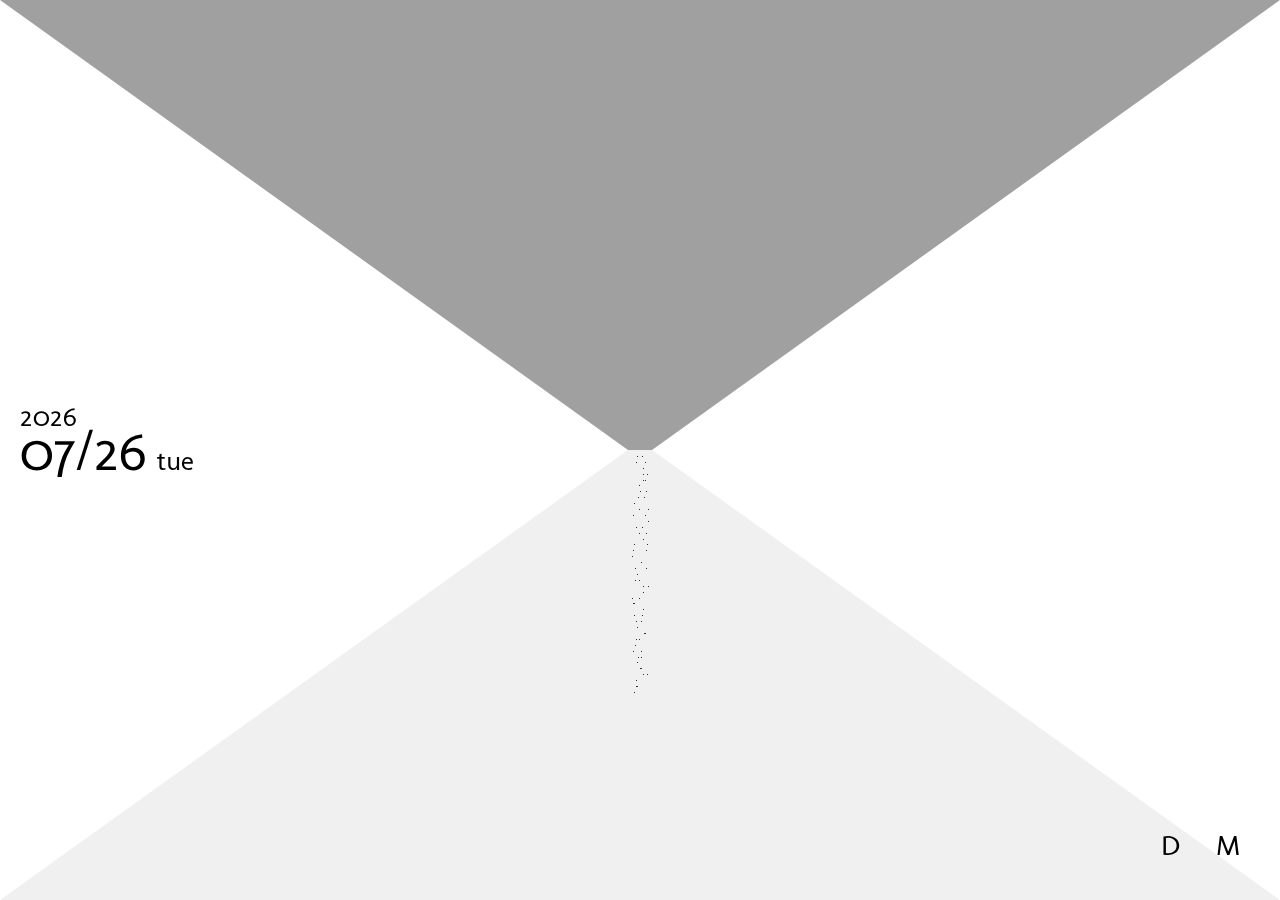
==== www/index.html @ fe71de83 "Project's Initial Commit" ====
<!doctype html>
<html>
<head>
<meta charset="UTF-8">
<meta name="viewport" content="width=device-width, user-scalable=no, initial-scale=1">
<meta http-equiv="Content-Security-Policy" content="default-src * data:; style-src * 'unsafe-inline'; script-src * 'unsafe-inline' 'unsafe-eval'">
<script src="components/loader.js"></script>
<script src="lib/onsenui/js/onsenui.min.js"></script>

<link rel="stylesheet" href="components/loader.css">
<link rel="stylesheet" href="lib/onsenui/css/onsenui.css">
<link rel="stylesheet" href="lib/onsenui/css/onsen-css-components.css">

<script src="js/jquery-3.0.0.min.js"></script>
<script src="js/processing.js"></script>
<script src="js/processing.min.js"></script>

<title>テスト</title>
<link rel="stylesheet" href="css/style.css">
<link href="https://fonts.googleapis.com/css?family=Molengo" rel="stylesheet">
<script>
//head内記載分
var myDate = new Date();

// 00表示
var dateZellFill = function ( number ) {
    return ( "0" + number ).substr( -2 ) ;
}

var myWeekTbl = new Array("sun", "mon", "tue", "wed", "thu", "fri", "sat");
var myMonthTbl = new Array(31,28,31,30,31,30,31,31,30,31,30,31);
if (((myYear%4)==0 && (myYear%100)!=0) || (myYear%400)==0){
    myMonthTbl[1] = 29;
} 
  
var myYear = myDate.getFullYear();
var myMonth = myDate.getMonth() + 1;
var myToday = myDate.getDate();
var myWeek = myDate.getDay();
  
myDate.setDate(1); 
var myWeek = myDate.getDay();//12月は０＝日曜日
var myTblLine = Math.ceil((myWeek+myMonthTbl[myMonth])/7);//行数
var myTable = new Array(7*myTblLine);
  
for(i=0; i<7*myTblLine; i++){
    myTable[i]=".";    //適当に値を入れる
}
for(i=0; i<myMonthTbl[myMonth]; i++){
    myTable[myWeek+i] =i+1;    //適当な空欄に日にちを入れる
}
var mode=0;//モード
</script>
</head>

<body>
<script type="text/javascript">
    	function getScreenSize() {
				var screenMax = (window.parent.screen.width < window.parent.screen.height) ? window.parent.screen.height : window.parent.screen.width;
				logiW = screenMax;
				logiH = screenMax;
			return [logiW, logiH, window.innerWidth, window.innerHeight];
		}
		function changeGenScale(w, h) {
			$("#sketch").width(w);
			$("#sketch").height(h);
		}
		window.addEventListener('resize', function(event) {
			var w = window.innerWidth;
			var h = window.innerHeight;
			processingInstance = Processing.getInstanceById('sketch');
 			processingInstance.updateScale(w, h);
		});
</script>
<canvas id="sketch" data-processing-sources="pde/pde.pde"></canvas>
<script>
    //日めくりモード
    document.write("<div class = \"today\" ><p class = \"year\" >" + myYear+ "</p><p class = \"date\" >" +dateZellFill(myMonth)+ "/" +myToday +"<span class=\"weekday\">" +myWeekTbl[myWeek-1]+"</span></p></div>");
    //カレンダー
    document.write("<div class=\"month\"><p class = \"date\">"+dateZellFill(myMonth)+"</p><table>") ;
    for(j=0; j<7; j++){
    document.write("<th>"+myWeekTbl[j]+"</th>");
    }
    
    for(i=0; i<myTblLine; i++){
        document.write("<tr>");
        for(j=0; j<7; j++){
        myDat = myTable[j+(i*7)];//ポイント→日にちの計算方法
        if(myDat==myToday){//今日       
            document.write("<td class=\"mo_t\">");         
            }else{  
            document.write("<td>");
            }
            document.write(myDat);
            document.write("</td>");
        }
        document.write("</tr>");
    }
    document.write("</table></div>");
    
    $(function(){
    $('#nav01').bind('click touchend',function() {
        $(".today").fadeIn("slow");
        $(".month").fadeOut("slow");
        $(this).fadeOut(slow);
        $('#nav02').fadeIn(slow);
        mode=0;
    });
    $('#nav02').bind('click touchend',function() {
        $(".today").fadeOut("slow");
        $(".month").fadeIn("slow");
        $(this).fadeOut(slow);
        $('#nav01').fadeIn(slow);
        mode=1;
    });
    $('#nav03').on('click touchend',function() {
        $(".today").fadeOut("slow");
        $(".month").fadeOut("slow");
        mode=2;
    });
    });

    
</script>
<nav><ul>
<li id="nav01">D</li>
<li id="nav02">M</li>
</ul></nav>
</body>
</html>
---- www/components/loader.css ----
/**
 * This is an auto-generated code by Monaca JS/CSS Components.
 * Please do not edit by hand.
 */

/*** <GENERATED> ***/
---- www/lib/onsenui/css/onsenui.css ----
/*! onsenui - v2.0.3 - 2016-10-26 */
/*
Copyright 2013-2015 ASIAL CORPORATION

Licensed under the Apache License, Version 2.0 (the "License");
you may not use this file except in compliance with the License.
You may obtain a copy of the License at

   http://www.apache.org/licenses/LICENSE-2.0

Unless required by applicable law or agreed to in writing, software
distributed under the License is distributed on an "AS IS" BASIS,
WITHOUT WARRANTIES OR CONDITIONS OF ANY KIND, either express or implied.
See the License for the specific language governing permissions and
limitations under the License.

 */

@import url("font_awesome/css/font-awesome.min.css");
@import url("ionicons/css/ionicons.min.css");
@import url("material-design-iconic-font/css/material-design-iconic-font.min.css");

/* custom elements */
ons-page, ons-navigator,
ons-split-view, ons-sliding-menu, ons-tabbar,
ons-gesture-detector {
  display: block;
}

ons-navigator,
ons-tabbar,
ons-dialog,
ons-alert-dialog {
  position: absolute;
  top: 0;
  left: 0;
  bottom: 0;
  right: 0;
  overflow: hidden;
}

ons-tab {
  -webkit-transform: translate3d(0, 0, 0);
          transform: translate3d(0, 0, 0);
}

ons-page, ons-navigator, ons-tabbar, ons-sliding-menu, ons-split-view, ons-dialog, ons-alert-dialog {
  z-index: 2;
}

ons-fab, ons-speed-dial {
  z-index: 3;
}

* {
  -webkit-touch-callout: none;
  -webkit-user-select: none;
  -webkit-tap-highlight-color: rgba(0, 0, 0, 0) !important;
}

input, textarea {
  -webkit-user-select: auto;
}

ons-toolbar:not([inline]), ons-bottom-toolbar {
  position: absolute;
  left: 0;
  right: 0;
  z-index: 10000;
}
ons-toolbar:not([inline]) {
  top: 0;
}
ons-bottom-toolbar {
  bottom: 0;
}

.page, .page__content {
  background-color: transparent !important;
  background: transparent !important;
}

.page__content {
  overflow: auto;
  -webkit-overflow-scrolling: touch;
  z-index: 0;
  -ms-touch-action: pan-y;
}

.navigation-bar + .page__background + .page__content {
  margin-top: -1px;
  top: 44px;
}

.navigation-bar--material + .page__background + .page__content {
  top: 56px;
}

.page[status-bar-fill] > .page__content {
  top: 20px;
}

.page[status-bar-fill] > .navigation-bar {
  padding-top: 20px;
  box-sizing: content-box;
}

.page[status-bar-fill] > .navigation-bar + .page__background + .page__content {
  top: 64px;
}

.page[status-bar-fill] > .navigation-bar--material + .page__background + .page__content {
  top: 76px;
}

ons-tabbar[status-bar-fill] > .tab-bar--top__content {
  top: 71px;
}

ons-tabbar[status-bar-fill] > .tab-bar--top {
  padding-top: 22px;
}

ons-tabbar[position="top"] .page[status-bar-fill] > .page__content {
  top: 0px;
}

.navigation-bar + .page__background + .page__content ons-tabbar[status-bar-fill] > .tab-bar--top {
  top: 0px;
}

.navigation-bar + .page__background + .page__content ons-tabbar[status-bar-fill] > .tab-bar--top__content {
  top: 49px;
}

.page-with-bottom-toolbar > .page__content {
  bottom: 44px;
}

ons-dialog[disabled] > .dialog,
ons-alert-dialog[disabled],
ons-popover[disabled] {
  pointer-events: none;
  opacity: 0.75;
}

ons-list-item[disabled] {
   pointer-events: none;
}

ons-pull-hook {
  position: relative;
  display: block;
  margin: auto;
  text-align: center;
  z-index: 20002;
}

ons-splitter {
  overflow: hidden;
}

ons-splitter, ons-splitter-mask, ons-splitter-content, ons-splitter-side {
  display: block;
  position: absolute;
  left: 0;
  right: 0;
  top: 0;
  bottom: 0;
  box-sizing: border-box;
  z-index: 0;
}

ons-splitter-mask {
  z-index: 2;
  background-color: rgba(0, 0, 0, 0.1);
  display: none;
  opacity: 0;
}

ons-splitter-content {
  z-index: 1;
}

ons-splitter-side {
  right: auto;
  z-index: 1;
}

ons-splitter-side[side="right"] {
  right: 0;
  left: auto;
}

ons-splitter-side[mode="collapse"] {
  z-index: 3;
  left: auto;
  right: 100%;
}

ons-splitter-side[side="right"][mode="collapse"] {
  right: auto;
  left: 100%;
}

ons-splitter-side[mode="split"] ~ ons-splitter-mask {
  display: none !important;
}

ons-splitter-side[mode="split"] {
  -webkit-transform: none !important;
          transform: none !important;
  -webkit-transition: none !important;
  transition: none !important;
}

ons-toolbar-button > ons-icon[icon*="ion-"] {
  font-size: 26px;
}

ons-range {
  display: inline-block;
}

ons-range > input {
  min-width: 50px;
  width: 100%;
}

/*
Copyright 2013-2015 ASIAL CORPORATION

Licensed under the Apache License, Version 2.0 (the "License");
you may not use this file except in compliance with the License.
You may obtain a copy of the License at

   http://www.apache.org/licenses/LICENSE-2.0

Unless required by applicable law or agreed to in writing, software
distributed under the License is distributed on an "AS IS" BASIS,
WITHOUT WARRANTIES OR CONDITIONS OF ANY KIND, either express or implied.
See the License for the specific language governing permissions and
limitations under the License.

 */

ons-carousel {
  display: block;
  position: relative;
  width: 100%;
  overflow: hidden;
}

ons-carousel-item {
  display: block;
  height: 100%;
  visibility: hidden;
}

ons-carousel[fullscreen] {
  position: absolute;
  top: 0px;
  right: 0px;
  left: 0px;
  bottom: 0px;
  box-sizing: border-box;
}

ons-carousel[disabled] {
  pointer-events: none;
  opacity: 0.75;
}

ons-row {
  display: -webkit-box;
  display: -moz-flex;
  display: flex;
  flex-wrap: wrap;
  width: 100%;
  box-sizing: border-box;
}

ons-row[vertical-align="top"], ons-row[align="top"] {
  -webkit-box-align: start;
  box-align: start;
  -moz-align-items: flex-start;
  -ms-grid-row-align: flex-start;
      align-items: flex-start;
}

ons-row[vertical-align="bottom"], ons-row[align="bottom"] {
  -webkit-box-align: end;
  box-align: end;
  -moz-align-items: flex-end;
  -ms-grid-row-align: flex-end;
      align-items: flex-end;
}

ons-row[vertical-align="center"], ons-row[align="center"] {
  -webkit-box-align: center;
  box-align: center;
  -moz-align-items: center;
  -ms-grid-row-align: center;
      align-items: center;
  text-align: inherit;
}

ons-row + ons-row {
  padding-top: 0;
}

ons-col {
  -webkit-box-flex: 1;
  -moz-flex: 1;
  flex: 1;
  display: block;
  width: 100%;
  box-sizing: border-box;
}

ons-col[vertical-align="top"], ons-col[align="top"] {
  align-self: flex-start;
}

ons-col[vertical-align="bottom"], ons-col[align="bottom"] {
  align-self: flex-end; }

ons-col[vertical-align="center"], ons-col[align="center"] {
  -webkit-align-self: center;
  -moz-align-self: center;
  -ms-flex-item-align: center;
  text-align: inherit;
}


/*
Copyright 2013-2015 ASIAL CORPORATION

Licensed under the Apache License, Version 2.0 (the "License");
you may not use this file except in compliance with the License.
You may obtain a copy of the License at

   http://www.apache.org/licenses/LICENSE-2.0

Unless required by applicable law or agreed to in writing, software
distributed under the License is distributed on an "AS IS" BASIS,
WITHOUT WARRANTIES OR CONDITIONS OF ANY KIND, either express or implied.
See the License for the specific language governing permissions and
limitations under the License.

 */

.ons-icon {
  display: inline-block;
  font-style: normal;
  font-weight: normal;
  -webkit-font-smoothing: antialiased;
  -moz-osx-font-smoothing: grayscale;
}

:not(ons-toolbar-button) > .ons-icon--ion {
  line-height: 0.75em;
  vertical-align: -25%;
}

ons-icon[spin] {
  -webkit-animation: ons-icon-spin 2s infinite linear;
  animation: ons-icon-spin 2s infinite linear;
}

@-webkit-keyframes ons-icon-spin {
  0% {
    -webkit-transform: rotate(0deg);
  }
  100% {
    -webkit-transform: rotate(359deg);
  }
}

@keyframes ons-icon-spin {
  0% {
    -webkit-transform: rotate(0deg);
    transform: rotate(0deg);
  }
  100% {
    -webkit-transform: rotate(359deg);
    transform: rotate(359deg);
  }
}

.ons-icon[rotate="90"] {
  -webkit-transform: rotate(90deg);
  transform: rotate(90deg);
}

.ons-icon[rotate="180"] {
  -webkit-transform: rotate(180deg);
  transform: rotate(180deg);
}

.ons-icon[rotate="270"] {
  -webkit-transform: rotate(270deg);
  transform: rotate(270deg);
}

ons-icon[fixed-width] {
  width: 1.28571429em;
  text-align: center;
}

.ons-icon--lg {
  font-size: 1.33333333em;
  line-height: 0.75em;
  vertical-align: -15%;
}

.ons-icon--2x {
  font-size: 2em;
}

.ons-icon--3x {
  font-size: 3em;
}

.ons-icon--4x {
  font-size: 4em;
}

.ons-icon--5x {
  font-size: 5em;
}

ons-input {
  display: inline-block;
  position: relative;
}

ons-input .text-input__container {
  width: 100%;
  display: inline-block;
}

ons-input .text-input__label:not(.text-input--material__label) {
  display: none;
}

ons-input:not([float]) .text-input__label--active {
  display: none;
}

ons-input[disabled] {
  opacity: 0.5;
  pointer-events: none;
}

ons-input input.text-input--material::-webkit-input-placeholder {
  color: transparent;
}

ons-input input.text-input--material::-moz-placeholder {
  color: transparent;
}

ons-input input.text-input--material:-ms-input-placeholder {
  color: transparent;
}

/*
Copyright 2013-2015 ASIAL CORPORATION

Licensed under the Apache License, Version 2.0 (the "License");
you may not use this file except in compliance with the License.
You may obtain a copy of the License at

   http://www.apache.org/licenses/LICENSE-2.0

Unless required by applicable law or agreed to in writing, software
distributed under the License is distributed on an "AS IS" BASIS,
WITHOUT WARRANTIES OR CONDITIONS OF ANY KIND, either express or implied.
See the License for the specific language governing permissions and
limitations under the License.

 */

ons-progress-bar {
  display: block;
}

ons-progress-circular {
  display: inline-block;
  width: 42px;
  height: 42px;
}

ons-progress-circular > svg.progress-circular {
  width: 100%;
  height: 100%;
}

/*
Copyright 2013-2015 ASIAL CORPORATION

Licensed under the Apache License, Version 2.0 (the "License");
you may not use this file except in compliance with the License.
You may obtain a copy of the License at

   http://www.apache.org/licenses/LICENSE-2.0

Unless required by applicable law or agreed to in writing, software
distributed under the License is distributed on an "AS IS" BASIS,
WITHOUT WARRANTIES OR CONDITIONS OF ANY KIND, either express or implied.
See the License for the specific language governing permissions and
limitations under the License.

 */
.ripple {
  display: block;
  position: absolute;
  overflow: hidden;
  top: 0;
  left: 0;
  right: 0;
  bottom: 0;
  pointer-events: none;
}

ons-list-item .ripple__wave, ons-list-item .ripple__background,
.button--material--flat .ripple__wave, .button--material--flat .ripple__background{
  background: rgba(189, 189, 189, 0.3);
}

.ripple__background {
  background: rgba(255, 255, 255, 0.2);
  position: absolute;
  top: 0;
  left: 0;
  right: 0;
  bottom: 0;
  opacity: 0;
  pointer-events: none;
}

.ripple__wave {
  background: rgba(255, 255, 255, 0.2);
  width: 0;
  height: 0;
  border-radius: 50%;
  position: absolute;
  top: 0;
  left: 0;
  z-index: 0;
  pointer-events: none;
}

/*
Copyright 2013-2015 ASIAL CORPORATION

Licensed under the Apache License, Version 2.0 (the "License");
you may not use this file except in compliance with the License.
You may obtain a copy of the License at

   http://www.apache.org/licenses/LICENSE-2.0

Unless required by applicable law or agreed to in writing, software
distributed under the License is distributed on an "AS IS" BASIS,
WITHOUT WARRANTIES OR CONDITIONS OF ANY KIND, either express or implied.
See the License for the specific language governing permissions and
limitations under the License.

*/

ons-sliding-menu {
  position: absolute;
  left: 0px;
  right: 0px;
  top: 0px;
  bottom: 0px;
  z-index: 0;
  overflow-x: hidden;
}

.onsen-sliding-menu__menu,
.onsen-sliding-menu__main {
  position: absolute;
  top: 0px;
  left: 0px;
  bottom: 0px;
  right: 0px;
  z-index: 0;
  margin: 0;
  padding: 0;
}

.onsen-sliding-menu__menu {
  opacity: 0;
}


/*
Copyright 2013-2015 ASIAL CORPORATION

Licensed under the Apache License, Version 2.0 (the "License");
you may not use this file except in compliance with the License.
You may obtain a copy of the License at

   http://www.apache.org/licenses/LICENSE-2.0

Unless required by applicable law or agreed to in writing, software
distributed under the License is distributed on an "AS IS" BASIS,
WITHOUT WARRANTIES OR CONDITIONS OF ANY KIND, either express or implied.
See the License for the specific language governing permissions and
limitations under the License.

*/

ons-split-view {
  position: absolute;
  left: 0px;
  right: 0px;
  top: 0px;
  bottom: 0px;
  z-index: 0;
  overflow: hidden;
}

.onsen-split-view__secondary {
  opacity: 0;
  width: 100%;
}

.onsen-split-view__secondary,
.onsen-split-view__main {
  position: absolute;
  top: 0px;
  left: 0px;
  bottom: 0px;
  right: 0px;
  z-index: 0;
  overflow-x: hidden; 
}
---- www/lib/onsenui/css/onsen-css-components.css ----
html {
  height: 100%;
  width: 100%;
}
body {
  position: absolute;
  top: 0;
  right: 0;
  left: 0;
  bottom: 0;
  padding: 0;
  margin: 0;
  -webkit-text-size-adjust: 100%;
}
*:not(input):not(textarea):not(select) {
  -webkit-user-select: none;
  -moz-user-select: none;
  -ms-user-select: none;
  user-select: none;
}
* {
  -webkit-tap-highlight-color: rgba(0,0,0,0);
}
input:active,
input:focus,
textarea:active,
textarea:focus,
select:active,
select:focus {
  outline: none;
}
h1 {
  font-size: 36px;
}
h2 {
  font-size: 30px;
}
h3 {
  font-size: 24px;
}
h4,
h5,
h6 {
  font-size: 18px;
}
.page {
  font-family: -apple-system, 'Helvetica Neue', Helvetica, Arial, 'Lucida Grande', sans-serif;
  -webkit-font-smoothing: antialiased;
  -moz-osx-font-smoothing: grayscale;
  font-weight: 400;
  font-size: 17px;
  background-color: #f9f9f9;
  position: absolute;
  top: 0px;
  left: 0px;
  right: 0px;
  bottom: 0px;
  overflow-x: visible;
  overflow-y: hidden;
  font-size: 17px;
  color: #1f1f21;
  -ms-overflow-style: none;
  -webkit-transform: translate3d(0, 0, 0);
  -moz-transform: translate3d(0, 0, 0);
  -o-transform: translate3d(0, 0, 0);
  transform: translate3d(0, 0, 0);
}
.page::-webkit-scrollbar {
  display: none;
}
.page__content {
  background-color: #f9f9f9;
  position: absolute;
  top: 0px;
  left: 0px;
  right: 0px;
  bottom: 0px;
  -webkit-box-sizing: border-box;
  -moz-box-sizing: border-box;
  box-sizing: border-box;
}
.page__background {
  background-color: #f9f9f9;
  position: absolute;
  top: 0px;
  left: 0px;
  right: 0px;
  bottom: 0px;
  -webkit-box-sizing: border-box;
  -moz-box-sizing: border-box;
  box-sizing: border-box;
}
.content-padded {
  padding: 8px;
}
.page--material {
  font-family: 'Roboto', 'Noto', sans-serif;
  -webkit-font-smoothing: antialiased;
}
.page--material__content {
  font-family: 'Roboto', 'Noto', sans-serif;
  -webkit-font-smoothing: antialiased;
  font-weight: 400;
}
.page--material__content h1,
.page--material__content h2,
.page--material__content h3,
.page--material__content h4,
.page--material__content h5 {
  font-family: 'Roboto', 'Noto', sans-serif;
  -webkit-font-smoothing: antialiased;
  font-weight: 400;
}
.page--material__background {
  background-color: #fff;
}
/* topdoc
  name: Switch
  class: switch
  modifiers:
    :focus: Focus state
    :disabled: Disabled state
  markup:
    <label class="switch">
      <input type="checkbox" class="switch__input">
      <div class="switch__toggle">
        <div class="switch__handle"></div>
      </div>
    </label>
    <label class="switch">
      <input type="checkbox" class="switch__input" checked>
      <div class="switch__toggle">
        <div class="switch__handle"></div>
      </div>
    </label>
    <label class="switch">
      <input type="checkbox" class="switch__input" disabled>
      <div class="switch__toggle">
        <div class="switch__handle"></div>
      </div>
    </label>
*/
.switch {
  position: relative;
  display: inline-block;
  vertical-align: top;
  -webkit-box-sizing: border-box;
  -moz-box-sizing: border-box;
  box-sizing: border-box;
  -webkit-background-clip: padding-box;
  background-clip: padding-box;
  position: relative;
  overflow: hidden;
  min-width: 51px;
  font-size: 17px;
  padding: 0 20px;
  border: none;
  overflow: visible;
  width: 51px;
  height: 32px;
  z-index: 0;
  text-align: left;
}
.switch__input {
  position: absolute;
  overflow: hidden;
  right: 0px;
  top: 0px;
  left: 0px;
  bottom: 0px;
  padding: 0;
  border: 0;
  opacity: 0.001;
  z-index: 1;
  vertical-align: top;
  outline: none;
  width: 100%;
  height: 100%;
  margin: 0;
  -webkit-appearance: none;
  appearance: none;
  z-index: -1;
}
.switch__toggle {
  background-color: #fff;
  position: absolute;
  top: 0px;
  left: 0px;
  right: 0px;
  bottom: 0px;
  -webkit-border-radius: 30px;
  border-radius: 30px;
  -webkit-transition-property: all;
  -moz-transition-property: all;
  -o-transition-property: all;
  transition-property: all;
  -webkit-transition-duration: 0.35s;
  -moz-transition-duration: 0.35s;
  -o-transition-duration: 0.35s;
  transition-duration: 0.35s;
  -webkit-transition-timing-function: ease-out;
  -moz-transition-timing-function: ease-out;
  -o-transition-timing-function: ease-out;
  transition-timing-function: ease-out;
  -webkit-box-shadow: inset 0 0 0 2px #e5e5e5;
  box-shadow: inset 0 0 0 2px #e5e5e5;
}
.switch__handle {
  -webkit-box-sizing: border-box;
  -moz-box-sizing: border-box;
  box-sizing: border-box;
  -webkit-background-clip: padding-box;
  background-clip: padding-box;
  position: absolute;
  content: '';
  -webkit-border-radius: 28px;
  border-radius: 28px;
  height: 28px;
  width: 28px;
  background-color: #fff;
  left: 1px;
  top: 2px;
  -webkit-transition-property: all;
  -moz-transition-property: all;
  -o-transition-property: all;
  transition-property: all;
  -webkit-transition-duration: 0.35s;
  -moz-transition-duration: 0.35s;
  -o-transition-duration: 0.35s;
  transition-duration: 0.35s;
  -webkit-transition-timing-function: cubic-bezier(0.59, 0.01, 0.5, 0.99);
  -moz-transition-timing-function: cubic-bezier(0.59, 0.01, 0.5, 0.99);
  -o-transition-timing-function: cubic-bezier(0.59, 0.01, 0.5, 0.99);
  transition-timing-function: cubic-bezier(0.59, 0.01, 0.5, 0.99);
  -webkit-box-shadow: 0 0 0 1px #e4e4e4, 0 3px 2px rgba(0,0,0,0.25);
  box-shadow: 0 0 0 1px #e4e4e4, 0 3px 2px rgba(0,0,0,0.25);
}
.switch--active .switch__handle {
  -webkit-transition-duration: 0s;
  -moz-transition-duration: 0s;
  -o-transition-duration: 0s;
  transition-duration: 0s;
}
input:checked + .switch__toggle {
  -webkit-box-shadow: inset 0 0 0 2px #5198db;
  box-shadow: inset 0 0 0 2px #5198db;
  background-color: #5198db;
}
input:checked + .switch__toggle .switch__handle {
  left: 21px;
  -webkit-box-shadow: 0 3px 2px rgba(0,0,0,0.25);
  box-shadow: 0 3px 2px rgba(0,0,0,0.25);
}
input:disabled + .switch__toggle {
  opacity: 0.3;
  cursor: default;
  pointer-events: none;
}
.switch__touch {
  position: absolute;
  top: -5px;
  bottom: -5px;
  left: -10px;
  right: -10px;
}
/* topdoc
  name: Material Switch
  use: Switch
  modifiers:
    :focus: Focus state
    :disabled: Disabled state
  markup:
    <label class="switch switch--material">
      <input type="checkbox" class="switch__input switch--material__input">
      <div class="switch__toggle switch--material__toggle">
        <div class="switch__handle switch--material__handle">
        </div>
      </div>
    </label>
    <label class="switch switch--material">
      <input type="checkbox" class="switch__input switch--material__input" checked>
      <div class="switch__toggle switch--material__toggle">
        <div class="switch__handle switch--material__handle">
        </div>
      </div>
    </label>
    <label class="switch switch--material">
      <input type="checkbox" class="switch__input switch--material__input" disabled>
      <div class="switch__toggle switch--material__toggle">
        <div class="switch__handle switch--material__handle">
        </div>
      </div>
    </label>
*/
.switch.switch--material {
  width: 36px;
  height: 24px;
  padding: 0 10px;
  min-width: 36px;
}
.switch.switch--material .switch__toggle {
  background-color: #b0afaf;
  margin-top: 5px;
  height: 14px;
  -webkit-box-shadow: none;
  box-shadow: none;
}
.switch.switch--material .switch__input {
  position: absolute;
  overflow: hidden;
  right: 0px;
  top: 0px;
  left: 0px;
  bottom: 0px;
  padding: 0;
  border: 0;
  opacity: 0.001;
  z-index: 1;
  vertical-align: top;
  outline: none;
  width: 100%;
  height: 100%;
  margin: 0;
  -webkit-appearance: none;
  appearance: none;
  z-index: -1;
}
.switch.switch--material .switch__handle {
  background-color: #f1f1f1;
  left: 0px;
  margin-top: -5px;
  width: 20px;
  height: 20px;
  -webkit-box-shadow: 0 4px 5px 0 rgba(0,0,0,0.14), 0 1px 10px 0 rgba(0,0,0,0.12), 0 2px 4px -1px rgba(0,0,0,0.4);
  box-shadow: 0 4px 5px 0 rgba(0,0,0,0.14), 0 1px 10px 0 rgba(0,0,0,0.12), 0 2px 4px -1px rgba(0,0,0,0.4);
}
.switch.switch--material input:checked + .switch__toggle {
  background-color: #77c2bb;
  -webkit-box-shadow: none;
  box-shadow: none;
}
.switch.switch--material input:checked + .switch__toggle .switch__handle {
  left: 16px;
  background-color: #009688;
  -webkit-box-shadow: 0 2px 2px 0 rgba(0,0,0,0.14), 0 1px 5px 0 rgba(0,0,0,0.12), 0 3px 1px -2px rgba(0,0,0,0.2);
  box-shadow: 0 2px 2px 0 rgba(0,0,0,0.14), 0 1px 5px 0 rgba(0,0,0,0.12), 0 3px 1px -2px rgba(0,0,0,0.2);
}
.switch.switch--material input:disabled + .switch__toggle {
  opacity: 0.3;
  cursor: default;
  pointer-events: none;
}
.switch.switch--material .switch__handle:before {
  background: transparent;
  content: '';
  display: block;
  width: 100%;
  height: 100%;
  -webkit-border-radius: 50%;
  border-radius: 50%;
  z-index: -1;
  -webkit-box-shadow: 0px 0px 0px 0px rgba(0,0,0,0.12);
  box-shadow: 0px 0px 0px 0px rgba(0,0,0,0.12);
  -webkit-transition: -webkit-box-shadow 0.1s linear;
  -moz-transition: box-shadow 0.1s linear;
  -o-transition: box-shadow 0.1s linear;
  transition: box-shadow 0.1s linear;
}
.switch.switch--material.switch--active .switch__handle:before {
  -webkit-box-shadow: 0px 0px 0px 14px rgba(0,0,0,0.12);
  box-shadow: 0px 0px 0px 14px rgba(0,0,0,0.12);
}
.switch.switch--material.switch--active input:checked + .switch__toggle .switch__handle:before {
  -webkit-box-shadow: 0px 0px 0px 14px rgba(0,150,136,0.2);
  box-shadow: 0px 0px 0px 14px rgba(0,150,136,0.2);
}
.switch.switch--material .switch__touch {
  position: absolute;
  top: -10px;
  bottom: -10px;
  left: -15px;
  right: -15px;
}
/* topdoc
  name: Range
  class: range
  modifiers:
    :active: Active state
    :disabled: Disabled state
    :focus: Focused
  markup:
    <input type="range" class="range">
    <input type="range" class="range" disabled>
  showcase:
    <div class="navigation-bar">
        <div class="navigation-bar__item center full">
            <h1 class="navigation-bar__title">Range</h1>
        </div>
    </div>

    <div style="padding:8px">
      <input type="range" class="range" style="width:100%" value="0">
    </div>

    <div style="padding:8px">
      <input type="range" class="range" style="width:100%" value="30">
    </div>

    <div style="padding:8px">
      <input type="range" class="range" style="width:100%" value="60">
    </div>

    <div style="padding:8px">
      <input type="range" class="range" style="width:100%" value="90">
    </div>
*/
ons-range:before {
  content: '';
  display: block;
  position: relative;
  top: 17px;
  height: 2px;
  margin-bottom: -2px;
  background-color: #ccc;
}
ons-range .range {
  position: relative;
  background: transparent;
}
ons-range .range::-moz-range-track {
  background: transparent;
}
ons-range[disabled] {
  opacity: 0.3;
  cursor: default;
  pointer-events: none;
}
ons-range[disabled] .range {
  opacity: 1;
}
.range {
  padding: 0;
  margin: 0;
  font: inherit;
  color: inherit;
  background: transparent;
  border: none;
  line-height: normal;
  -webkit-box-sizing: border-box;
  -moz-box-sizing: border-box;
  box-sizing: border-box;
  -webkit-background-clip: padding-box;
  background-clip: padding-box;
  vertical-align: top;
  outline: none;
  line-height: 1;
  -webkit-appearance: none;
  border: none;
  height: 2px;
  -webkit-border-radius: 3px;
  border-radius: 3px;
  background-image: -webkit-gradient(linear, left top, left bottom, from(#ccc), to(#ccc));
  background-image: -webkit-linear-gradient(#ccc, #ccc);
  background-image: -moz-linear-gradient(#ccc, #ccc);
  background-image: -o-linear-gradient(#ccc, #ccc);
  background-image: linear-gradient(#ccc, #ccc);
  background-position: left center;
  -webkit-background-size: 100% 2px;
  background-size: 100% 2px;
  background-repeat: no-repeat;
  overflow: hidden;
  height: 32px;
}
.range::-moz-range-track {
  position: relative;
  border: none;
  background-color: #ccc;
  height: 2px;
  border-radius: 30px;
  box-shadow: none;
  top: 0;
  margin: 0;
  padding: 0;
}
.range::-ms-track {
  position: relative;
  border: none;
  background-color: #ccc;
  height: 0;
  border-radius: 30px;
}
.range::-webkit-slider-thumb {
  cursor: pointer;
  position: relative;
  height: 29px;
  width: 29px;
  background-color: #fff;
  border: 1px solid #ccc;
  -webkit-border-radius: 30px;
  border-radius: 30px;
  -webkit-box-shadow: none;
  box-shadow: none;
  margin: 0;
  padding: 0;
  -webkit-appearance: none;
  top: 0;
}
.range::-moz-range-thumb {
  cursor: pointer;
  position: relative;
  height: 29px;
  width: 29px;
  background-color: #fff;
  border: 1px solid #ccc;
  border-radius: 30px;
  box-shadow: none;
  margin: 0;
  padding: 0;
}
.range::-ms-thumb {
  cursor: pointer;
  position: relative;
  height: 29px;
  width: 29px;
  background-color: #fff;
  border: 1px solid #ccc;
  border-radius: 30px;
  box-shadow: none;
  margin: 0;
  padding: 0;
  top: 0;
}
.range::-ms-fill-lower {
  height: 2px;
  background-color: rgba(24,103,194,0.81);
}
.range::-ms-tooltip {
  display: none;
}
.range:disabled {
  opacity: 0.3;
  cursor: default;
  pointer-events: none;
}
.range__left {
  position: relative;
  top: 17px;
  height: 2px;
  width: 0;
  background-color: rgba(24,103,194,0.81);
  pointer-events: none;
}
[disabled] > .range__left,
.range--material:disabled + .range__left {
  visibility: hidden;
}
/* topdoc
  name: Material Range
  use: Range
  modifiers:
    :active: Active state
    :disabled: Disabled state
    :focus: Focused
  markup:
    <input type="range" class="range range--material">
    <input type="range" class="range range--material" disabled>
*/
.range--material {
  background-image: -webkit-gradient(linear, left top, left bottom, from(#e0e0e0), to(#e0e0e0));
  background-image: -webkit-linear-gradient(#e0e0e0, #e0e0e0);
  background-image: -moz-linear-gradient(#e0e0e0, #e0e0e0);
  background-image: -o-linear-gradient(#e0e0e0, #e0e0e0);
  background-image: linear-gradient(#e0e0e0, #e0e0e0);
  background-position: center;
  -webkit-background-size: 100% 2px;
  background-size: 100% 2px;
  overflow: visible;
}
.range--material::-webkit-slider-thumb {
  top: 1px;
  border: none;
  height: 36px;
  width: 14px;
  -webkit-border-radius: 0;
  border-radius: 0;
  background-color: transparent;
  background-image: -webkit-radial-gradient(7px, circle 6px, #009688 0%, #009688 6px, transparent 7px);
  background-image: radial-gradient(circle 6px at 7px, #009688 0%, #009688 6px, transparent 7px);
  margin-top: -1px;
}
.range--material::-moz-range-thumb {
  top: 1px;
  border: 3px solid #e0e0e0;
  height: 12px;
  width: 12px;
  border-radius: 100%;
  border-color: #009688;
  background-color: #009688;
}
.range--material::-moz-range-track {
  background-color: #e0e0e0;
}
.range--material::-ms-thumb {
  margin-top: 1px;
  border: none;
  height: 12px;
  width: 12px;
  border-radius: 100%;
  border-color: #009688;
  background-color: #009688;
}
.range--material:focus::-moz-range-thumb {
  border-color: #009688;
  background-color: #009688;
}
.range--material::-moz-range-thumb:before {
  display: none;
}
.range--material::-webkit-slider-thumb:before {
  display: none;
}
.range--material::-ms-fill-lower {
  background-color: #009688;
}
.range--material::-moz-range-thumb:after {
  margin-top: -3px;
  margin-left: -3px;
  content: '';
  display: block;
  border: 0px;
  border-radius: 100%;
  height: 12px;
  width: 12px;
  background-color: #009688;
  opacity: 0.2;
  -moz-transition: -moz-transform 0.1s linear;
  transition: transform 0.1s linear;
}
.range--material::-webkit-slider-thumb:after {
  margin-top: -3px;
  margin-left: -3px;
  content: '';
  display: block;
  border: 0px;
  -webkit-border-radius: 100%;
  border-radius: 100%;
  height: 12px;
  width: 12px;
  background-color: #009688;
  opacity: 0.2;
  -webkit-transition: -webkit-transform 0.1s linear;
  transition: transform 0.1s linear;
  display: inline-block;
  margin-left: 1px;
  margin-top: 12px;
}
.range--material::-ms-fill-upper {
  margin-top: -6px;
  margin-left: -6px;
  content: '';
  display: block;
  border: 0px;
  border-radius: 100%;
  height: 12px;
  width: 12px;
  background-color: #009688;
  opacity: 0.2;
  transition: transform 0.1s linear;
}
.range--material:active::-webkit-slider-thumb:after {
  -webkit-transform: scale(2.5);
  transform: scale(2.5);
}
.range--material:active::-moz-range-thumb:after {
  -moz-transform: scale(2.5);
  transform: scale(2.5);
}
.range--material:active::-ms-fill-upper {
  -ms-transform: scale(2.5);
  transform: scale(2.5);
}
.range--material__left {
  background-color: #009688;
}
/* topdoc
  name: Navigation Bar
  class: navigation-bar
  markup:
    <div class="navigation-bar">
      <div class="navigation-bar__center">Navigation Bar</div>
    </div>
*/
.navigation-bar {
  font-family: -apple-system, 'Helvetica Neue', Helvetica, Arial, 'Lucida Grande', sans-serif;
  -webkit-font-smoothing: antialiased;
  -moz-osx-font-smoothing: grayscale;
  font-weight: 400;
  font-size: 17px;
  -webkit-box-sizing: border-box;
  -moz-box-sizing: border-box;
  box-sizing: border-box;
  -webkit-background-clip: padding-box;
  background-clip: padding-box;
  white-space: nowrap;
  overflow: hidden;
  word-spacing: 0;
  padding: 0;
  margin: 0;
  font: inherit;
  color: inherit;
  background: transparent;
  border: none;
  line-height: normal;
  cursor: default;
  -webkit-user-select: none;
  -moz-user-select: none;
  -ms-user-select: none;
  user-select: none;
  z-index: 2;
  display: block;
  height: 44px;
  padding-left: 0;
  padding-right: 0;
  background: #fff;
  color: #1f1f21;
  -webkit-box-shadow: none;
  box-shadow: none;
  font-weight: 400;
  width: 100%;
  white-space: nowrap;
  border-bottom: none;
  -webkit-background-size: 100% 1px;
  background-size: 100% 1px;
  background-repeat: no-repeat;
  background-position: bottom;
  background-image: -webkit-linear-gradient(90deg, #bbb, #bbb 100%);
  background-image: -moz-linear-gradient(90deg, #bbb, #bbb 100%);
  background-image: -o-linear-gradient(90deg, #bbb, #bbb 100%);
  background-image: linear-gradient(0deg, #bbb, #bbb 100%);
}
@media (-webkit-min-device-pixel-ratio: 2), (min-resolution: 192dpi) {
  .navigation-bar {
    background-image: -webkit-linear-gradient(90deg, #bbb, #bbb 50%, transparent 50%);
    background-image: -moz-linear-gradient(90deg, #bbb, #bbb 50%, transparent 50%);
    background-image: -o-linear-gradient(90deg, #bbb, #bbb 50%, transparent 50%);
    background-image: linear-gradient(0deg, #bbb, #bbb 50%, transparent 50%);
  }
}
.navigation-bar__bg {
  background: #fff;
}
.navigation-bar__item,
.navigation-bar__left,
.navigation-bar__right,
.navigation-bar__center {
  -webkit-box-sizing: border-box;
  -moz-box-sizing: border-box;
  box-sizing: border-box;
  -webkit-background-clip: padding-box;
  background-clip: padding-box;
  padding: 0;
  margin: 0;
  font: inherit;
  color: inherit;
  background: transparent;
  border: none;
  line-height: normal;
  height: 44px;
  vertical-align: top;
  overflow: visible;
  display: block;
  vertical-align: middle;
  float: left;
}
.navigation-bar__left {
  max-width: 50%;
  width: 27%;
  text-align: left;
  line-height: 44px;
}
.navigation-bar__right {
  max-width: 50%;
  width: 27%;
  text-align: right;
  line-height: 44px;
}
.navigation-bar__center {
  width: 46%;
  text-align: center;
  line-height: 44px;
  font-size: 17px;
  font-weight: 500;
  color: #1f1f21;
}
.navigation-bar__title {
  line-height: 44px;
  font-size: 17px;
  font-weight: 500;
  color: #1f1f21;
  margin: 0;
  padding: 0;
  overflow: visible;
}
.navigation-bar__center:first-child:last-child {
  width: 100%;
}
/* topdoc
  name: Navigation Bar Item
  use: Toolbar Button, Navigation Bar
  markup:
    <div class="navigation-bar">
      <div class="navigation-bar__left">
        <span class="toolbar-button--quiet">
          <i class="ion-navicon" style="font-size:32px; vertical-align:-6px;"></i>
        </span>
      </div>

      <div class="navigation-bar__center">
        Navigation Bar
      </div>

      <div class="navigation-bar__right">
        <span class="toolbar-button--quiet">Label</span>
      </div>
    </div>
*/
/* topdoc
  name: Navigation Bar with Outline Button
  use: Toolbar Button, Navigation Bar
  markup:
    <!-- Prerequisite=This example use ionicons(http://ionicons.com) to display icons. -->
    <div class="navigation-bar">
      <div class="navigation-bar__left">
        <span class="toolbar-button--outline">
          <i class="ion-navicon" style="font-size:32px; vertical-align:-6px;"></i>
        </span>
      </div>

      <div class="navigation-bar__center">
        Title
      </div>

      <div class="navigation-bar__right">
        <span class="toolbar-button--outline">Button</span>
      </div>
    </div>
*/
/* topdoc
  name: Navigation Bar with Outline Button
  use: Toolbar Button, Navigation Bar
  markup:
    <!-- Prerequisite=This example use ionicons(http://ionicons.com) to display icons. -->
    <div class="navigation-bar">
      <div class="navigation-bar__left">
        <span class="toolbar-button--outline">
          <i class="ion-navicon" style="font-size:32px; vertical-align:-6px;"></i>
        </span>
      </div>

      <div class="navigation-bar__center">
        Title
      </div>

      <div class="navigation-bar__right">
        <span class="toolbar-button--outline">Button</span>
      </div>
    </div>
*/
/* topdoc
  name: Bottom Bar
  class: bottom-bar
  use: Navigation Bar
  markup:
    <div class="bottom-bar">
      <div class="bottom-bar__line-height" style="text-align:center">Bottom Toolbar</div>
    </div>
*/
.bottom-bar {
  font-family: -apple-system, 'Helvetica Neue', Helvetica, Arial, 'Lucida Grande', sans-serif;
  -webkit-font-smoothing: antialiased;
  -moz-osx-font-smoothing: grayscale;
  font-weight: 400;
  font-size: 17px;
  -webkit-box-sizing: border-box;
  -moz-box-sizing: border-box;
  box-sizing: border-box;
  -webkit-background-clip: padding-box;
  background-clip: padding-box;
  white-space: nowrap;
  overflow: hidden;
  word-spacing: 0;
  padding: 0;
  margin: 0;
  font: inherit;
  color: inherit;
  background: transparent;
  border: none;
  line-height: normal;
  cursor: default;
  -webkit-user-select: none;
  -moz-user-select: none;
  -ms-user-select: none;
  user-select: none;
  z-index: 2;
  display: block;
  height: 44px;
  padding-left: 0;
  padding-right: 0;
  background: #fff;
  color: #1f1f21;
  -webkit-box-shadow: none;
  box-shadow: none;
  font-weight: 400;
  border-bottom: none;
  border-top: 1px solid #bbb;
  position: absolute;
  bottom: 0px;
  right: 0px;
  left: 0px;
  border-top: none;
  -webkit-background-size: 100% 1px;
  background-size: 100% 1px;
  background-repeat: no-repeat;
  background-position: top;
  background-image: -webkit-linear-gradient(270deg, #bbb, #bbb 100%);
  background-image: -moz-linear-gradient(270deg, #bbb, #bbb 100%);
  background-image: -o-linear-gradient(270deg, #bbb, #bbb 100%);
  background-image: linear-gradient(180deg, #bbb, #bbb 100%);
}
@media (-webkit-min-device-pixel-ratio: 2), (min-resolution: 192dpi) {
  .bottom-bar {
    background-image: -webkit-linear-gradient(270deg, #bbb, #bbb 50%, transparent 50%);
    background-image: -moz-linear-gradient(270deg, #bbb, #bbb 50%, transparent 50%);
    background-image: -o-linear-gradient(270deg, #bbb, #bbb 50%, transparent 50%);
    background-image: linear-gradient(180deg, #bbb, #bbb 50%, transparent 50%);
  }
}
.bottom-bar__line-height {
  line-height: 44px;
  padding-bottom: 0;
  padding-top: 0;
}
.bottom-bar--transparent {
  background-color: transparent;
  background-image: none;
  border: none;
}
/* topdoc
  name: Navigation Bar with Segment
  class: navigation-bar
  hint: .navigation-bar .button-bar
  use: Segment, Navigation Bar
  markup:
    <div class="navigation-bar">
      <div class="navigation-bar__center">
        <div class="button-bar" style="width:200px;margin:7px 50px;">
          <div class="button-bar__item">
            <input type="radio" name="navi-segment-a" checked>
            <div class="button-bar__button">One</div>
          </div>

          <div class="button-bar__item">
            <input type="radio" name="navi-segment-a">
            <div class="button-bar__button">Two</div>
          </div>
        </div>
      </div>
    </div>
*/
/* topdoc
  name: Material Navigation Bar
  class: navigation-bar--material
  use: Toolbar Button, Navigation Bar
  markup:
    <div class="navigation-bar navigation-bar--material">
      <div class="navigation-bar__center navigation-bar--material__center">
        Title
      </div>
    </div>
*/
.navigation-bar--material {
  display: -webkit-box;
  display: -webkit-flex;
  display: -moz-box;
  display: -ms-flexbox;
  display: flex;
  -webkit-flex-wrap: nowrap;
  -ms-flex-wrap: nowrap;
  flex-wrap: nowrap;
  -webkit-box-pack: justify;
  -webkit-justify-content: space-between;
  -moz-box-pack: justify;
  -ms-flex-pack: justify;
  justify-content: space-between;
  height: 56px;
  border-bottom: 0;
  -webkit-box-shadow: 0 1px 5px rgba(0,0,0,0.3);
  box-shadow: 0 1px 5px rgba(0,0,0,0.3);
  padding: 0;
  background-color: #009688;
  -webkit-background-size: 0;
  background-size: 0;
}
/* topdoc
  name: No Shadow Navigation Bar
  class: navigation-bar--noshadow
  use: Toolbar Button, Navigation Bar
  markup:
    <div class="navigation-bar navigation-bar--noshadow">
      <div class="navigation-bar__left">
        <span class="toolbar-button--quiet">
          <i class="ion-navicon" style="font-size:32px; vertical-align:-6px;"></i>
        </span>
      </div>
      <div class="navigation-bar__center">
        Navigation Bar
      </div>
      <div class="navigation-bar__right">
        <span class="toolbar-button--quiet">Label</span>
      </div>
    </div>
*/
.navigation-bar--noshadow {
  -webkit-box-shadow: none;
  box-shadow: none;
  background-image: none;
  border-bottom: none;
}
.navigation-bar--material__left,
.navigation-bar--material__right {
  font-family: 'Roboto', 'Noto', sans-serif;
  -webkit-font-smoothing: antialiased;
  font-size: 20px;
  font-weight: 500;
  color: #fff;
  height: 56px;
  min-width: 72px;
  width: auto;
  float: initial;
  line-height: 56px;
}
.navigation-bar--material__center {
  font-family: 'Roboto', 'Noto', sans-serif;
  -webkit-font-smoothing: antialiased;
  font-size: 20px;
  font-weight: 500;
  color: #fff;
  height: 56px;
  width: auto;
  -webkit-box-flex: 1;
  -webkit-flex-grow: 1;
  -moz-box-flex: 1;
  -ms-flex-positive: 1;
  flex-grow: 1;
  overflow: hidden;
  text-overflow: ellipsis;
  text-align: left;
  float: initial;
  line-height: 56px;
}
.navigation-bar--material__center:first-child {
  margin-left: 16px;
}
.navigation-bar--material__center:last-child {
  margin-right: 16px;
}
.navigation-bar--material__left:empty,
.navigation-bar--material__right:empty {
  min-width: 16px;
}
/* topdoc
  name: Material Navigation Bar with Icons
  class: navigation-bar--material
  use: Toolbar Button, Material Navigation Bar
  hint: .navigation-bar--material
  markup:
    <div class="navigation-bar navigation-bar--material">
      <div class="navigation-bar__left navigation-bar--material__left">
        <span class="toolbar-button toolbar-button--material">
          <i class="zmdi zmdi-menu"></i>
        </span>
      </div>
      <div class="navigation-bar__center navigation-bar--material__center">
        Title
      </div>
      <div class="navigation-bar__right navigation-bar--material__right">
        <span class="toolbar-button toolbar-button--material">
          <i class="zmdi zmdi-search"></i>
        </span>
        <span class="toolbar-button toolbar-button--material">
          <i class="zmdi zmdi-favorite"></i>
        </span>
        <span class="toolbar-button toolbar-button--material">
          <i class="zmdi zmdi-more-vert"></i>
        </span>
      </div>
    </div>
*/
/* topdoc
  name: Transparent Navigation Bar
  class: navigation-bar--transparent
  use: Toolbar Button, Navigation Bar
  markup:
    <div class="navigation-bar navigation-bar--transparent">
      <div class="navigation-bar__left">
        <span class="toolbar-button--quiet">
          <i class="ion-navicon" style="font-size:32px; vertical-align:-6px;"></i>
        </span>
      </div>
      <div class="navigation-bar__center">
        Navigation Bar
      </div>
      <div class="navigation-bar__right">
        <span class="toolbar-button--quiet">Label</span>
      </div>
    </div>
*/
.navigation-bar--transparent {
  background-color: transparent;
  -webkit-box-shadow: none;
  box-shadow: none;
  background-image: none;
  border-bottom: none;
}
/* topdoc
  name: Button
  class: button
  modifiers:
    :active: Active state
    :disabled: Disabled state
    :focus: Focused
  markup:
    <button class="button">Button</button>
    <button class="button" disabled>Button</button>
*/
.button {
  position: relative;
  display: inline-block;
  vertical-align: top;
  -webkit-box-sizing: border-box;
  -moz-box-sizing: border-box;
  box-sizing: border-box;
  -webkit-background-clip: padding-box;
  background-clip: padding-box;
  padding: 0;
  margin: 0;
  font: inherit;
  color: inherit;
  background: transparent;
  border: none;
  line-height: normal;
  font-family: -apple-system, 'Helvetica Neue', Helvetica, Arial, 'Lucida Grande', sans-serif;
  -webkit-font-smoothing: antialiased;
  -moz-osx-font-smoothing: grayscale;
  font-weight: 400;
  font-size: 17px;
  cursor: default;
  -webkit-user-select: none;
  -moz-user-select: none;
  -ms-user-select: none;
  user-select: none;
  text-overflow: ellipsis;
  white-space: nowrap;
  overflow: hidden;
  height: auto;
  text-decoration: none;
  padding: 4px 10px;
  font-size: 17px;
  line-height: 32px;
  letter-spacing: 0;
  color: #fff;
  vertical-align: middle;
  background-color: rgba(24,103,194,0.81);
  border: 0px solid currentColor;
  -webkit-border-radius: 3px;
  border-radius: 3px;
  -webkit-transition: none;
  -moz-transition: none;
  -o-transition: none;
  transition: none;
}
.button:hover {
  -webkit-transition: none;
  -moz-transition: none;
  -o-transition: none;
  transition: none;
}
.button:active {
  background-color: rgba(24,103,194,0.81);
  -webkit-transition: none;
  -moz-transition: none;
  -o-transition: none;
  transition: none;
  opacity: 0.2;
}
.button:focus {
  outline: 0;
}
.button:disabled,
.button[disabled] {
  opacity: 0.3;
  cursor: default;
  pointer-events: none;
}
/* topdoc
  name: Outline Button
  class: button--outline
  use: Button
  markup:
    <button class="button button--outline">Button</button>
    <button class="button button--outline" disabled>Button</button>
*/
.button--outline {
  background-color: transparent;
  border: 1px solid rgba(24,103,194,0.81);
  color: rgba(24,103,194,0.81);
}
.button--outline:active {
  background-color: rgba(24,103,194,0.2);
  border: 1px solid rgba(24,103,194,0.81);
  color: rgba(24,103,194,0.81);
  opacity: 1;
}
.button--outline:hover {
  border: 1px solid rgba(24,103,194,0.81);
  -webkit-transition: 0;
  -moz-transition: 0;
  -o-transition: 0;
  transition: 0;
}
/* topdoc
  name: Light Button
  class: button--light
  use: Button
  markup:
    <button class="button button--light">Button</button>
    <button class="button button--light" disabled>Button</button>
*/
.button--light {
  background-color: transparent;
  color: rgba(0,0,0,0.4);
  border: 1px solid rgba(0,0,0,0.2);
}
.button--light:active {
  background-color: rgba(0,0,0,0.05);
  color: rgba(0,0,0,0.4);
  border: 1px solid rgba(0,0,0,0.2);
  opacity: 1;
}
/* topdoc
  name: Quiet Button
  class: button--quiet
  markup:
    <button class="button--quiet">Button</button>
    <button class="button--quiet" disabled>Button</button>
*/
.button--quiet {
  position: relative;
  display: inline-block;
  vertical-align: top;
  -webkit-box-sizing: border-box;
  -moz-box-sizing: border-box;
  box-sizing: border-box;
  -webkit-background-clip: padding-box;
  background-clip: padding-box;
  padding: 0;
  margin: 0;
  font: inherit;
  color: inherit;
  background: transparent;
  border: none;
  line-height: normal;
  font-family: -apple-system, 'Helvetica Neue', Helvetica, Arial, 'Lucida Grande', sans-serif;
  -webkit-font-smoothing: antialiased;
  -moz-osx-font-smoothing: grayscale;
  font-weight: 400;
  font-size: 17px;
  cursor: default;
  -webkit-user-select: none;
  -moz-user-select: none;
  -ms-user-select: none;
  user-select: none;
  text-overflow: ellipsis;
  white-space: nowrap;
  overflow: hidden;
  height: auto;
  text-decoration: none;
  padding: 4px 10px;
  font-size: 17px;
  line-height: 32px;
  letter-spacing: 0;
  color: #fff;
  vertical-align: middle;
  background-color: rgba(24,103,194,0.81);
  border: 0px solid currentColor;
  -webkit-border-radius: 3px;
  border-radius: 3px;
  -webkit-transition: none;
  -moz-transition: none;
  -o-transition: none;
  transition: none;
  background: transparent;
  border: 1px solid transparent;
  -webkit-box-shadow: none;
  box-shadow: none;
  background: transparent;
  color: rgba(24,103,194,0.81);
  border: none;
}
.button--quiet:disabled,
.button--quiet[disabled] {
  opacity: 0.3;
  cursor: default;
  pointer-events: none;
  border: none;
}
.button--quiet:hover {
  -webkit-transition: none;
  -moz-transition: none;
  -o-transition: none;
  transition: none;
}
.button--quiet:focus {
  outline: 0;
}
.button--quiet:active {
  background-color: transparent;
  border: none;
  -webkit-transition: none;
  -moz-transition: none;
  -o-transition: none;
  transition: none;
  opacity: 0.2;
  color: rgba(24,103,194,0.81);
}
/* topdoc
  name: Call To Action Button
  class: button--cta
  markup:
    <button class="button--cta">Button</button>
    <button class="button--cta" disabled>Button</button>
*/
.button--cta {
  position: relative;
  display: inline-block;
  vertical-align: top;
  -webkit-box-sizing: border-box;
  -moz-box-sizing: border-box;
  box-sizing: border-box;
  -webkit-background-clip: padding-box;
  background-clip: padding-box;
  padding: 0;
  margin: 0;
  font: inherit;
  color: inherit;
  background: transparent;
  border: none;
  line-height: normal;
  font-family: -apple-system, 'Helvetica Neue', Helvetica, Arial, 'Lucida Grande', sans-serif;
  -webkit-font-smoothing: antialiased;
  -moz-osx-font-smoothing: grayscale;
  font-weight: 400;
  font-size: 17px;
  cursor: default;
  -webkit-user-select: none;
  -moz-user-select: none;
  -ms-user-select: none;
  user-select: none;
  text-overflow: ellipsis;
  white-space: nowrap;
  overflow: hidden;
  height: auto;
  text-decoration: none;
  padding: 4px 10px;
  font-size: 17px;
  line-height: 32px;
  letter-spacing: 0;
  color: #fff;
  vertical-align: middle;
  background-color: rgba(24,103,194,0.81);
  border: 0px solid currentColor;
  -webkit-border-radius: 3px;
  border-radius: 3px;
  -webkit-transition: none;
  -moz-transition: none;
  -o-transition: none;
  transition: none;
  border: none;
  background-color: #25a6d9;
  color: #fff;
}
.button--cta:hover {
  -webkit-transition: none;
  -moz-transition: none;
  -o-transition: none;
  transition: none;
}
.button--cta:focus {
  outline: 0;
}
.button--cta:active {
  color: #fff;
  background-color: #25a6d9;
  -webkit-transition: none;
  -moz-transition: none;
  -o-transition: none;
  transition: none;
  opacity: 0.2;
}
.button--cta:disabled,
.button--cta[disabled] {
  opacity: 0.3;
  cursor: default;
  pointer-events: none;
}
/* topdoc
  name: Large Button
  class: button--large
  use: Button
  markup:
    <button class="button button--large">Button</button>
*/
.button--large {
  font-size: 17px;
  font-weight: 500;
  line-height: 36px;
  padding: 4px 12px;
  display: block;
  width: 100%;
  text-align: center;
}
.button--large:active {
  background-color: rgba(24,103,194,0.81);
  -webkit-transition: none;
  -moz-transition: none;
  -o-transition: none;
  transition: none;
  opacity: 0.2;
  -webkit-transition: none;
  -moz-transition: none;
  -o-transition: none;
  transition: none;
}
.button--large:disabled,
.button--large[disabled] {
  opacity: 0.3;
  cursor: default;
  pointer-events: none;
}
.button--large:hover {
  -webkit-transition: none;
  -moz-transition: none;
  -o-transition: none;
  transition: none;
}
.button--large:focus {
  outline: 0;
}
/* topdoc
  name: Large Quiet Button
  class: button--large--quiet
  markup:
    <button class="button--large--quiet">Button</button>
*/
.button--large--quiet {
  position: relative;
  display: inline-block;
  vertical-align: top;
  -webkit-box-sizing: border-box;
  -moz-box-sizing: border-box;
  box-sizing: border-box;
  -webkit-background-clip: padding-box;
  background-clip: padding-box;
  padding: 0;
  margin: 0;
  font: inherit;
  color: inherit;
  background: transparent;
  border: none;
  line-height: normal;
  font-family: -apple-system, 'Helvetica Neue', Helvetica, Arial, 'Lucida Grande', sans-serif;
  -webkit-font-smoothing: antialiased;
  -moz-osx-font-smoothing: grayscale;
  font-weight: 400;
  font-size: 17px;
  cursor: default;
  -webkit-user-select: none;
  -moz-user-select: none;
  -ms-user-select: none;
  user-select: none;
  text-overflow: ellipsis;
  white-space: nowrap;
  overflow: hidden;
  height: auto;
  text-decoration: none;
  padding: 4px 10px;
  font-size: 17px;
  line-height: 32px;
  letter-spacing: 0;
  color: #fff;
  vertical-align: middle;
  background-color: rgba(24,103,194,0.81);
  border: 0px solid currentColor;
  -webkit-border-radius: 3px;
  border-radius: 3px;
  -webkit-transition: none;
  -moz-transition: none;
  -o-transition: none;
  transition: none;
  font-size: 17px;
  font-weight: 500;
  line-height: 36px;
  padding: 4px 12px;
  display: block;
  width: 100%;
  background: transparent;
  border: 1px solid transparent;
  -webkit-box-shadow: none;
  box-shadow: none;
  color: rgba(24,103,194,0.81);
  text-align: center;
}
.button--large--quiet:active {
  -webkit-transition: none;
  -moz-transition: none;
  -o-transition: none;
  transition: none;
  opacity: 0.2;
  color: rgba(24,103,194,0.81);
  background: transparent;
  border: 1px solid transparent;
  -webkit-box-shadow: none;
  box-shadow: none;
}
.button--large--quiet:disabled,
.button--large--quiet[disabled] {
  opacity: 0.3;
  cursor: default;
  pointer-events: none;
}
.button--large--quiet:hover {
  -webkit-transition: none;
  -moz-transition: none;
  -o-transition: none;
  transition: none;
}
.button--large--quiet:focus {
  outline: 0;
}
/* topdoc
  name: Large Call To Action Button
  class: button--large--cta
  markup:
    <button class="button--large--cta" >Button</button>
*/
.button--large--cta {
  position: relative;
  display: inline-block;
  vertical-align: top;
  -webkit-box-sizing: border-box;
  -moz-box-sizing: border-box;
  box-sizing: border-box;
  -webkit-background-clip: padding-box;
  background-clip: padding-box;
  padding: 0;
  margin: 0;
  font: inherit;
  color: inherit;
  background: transparent;
  border: none;
  line-height: normal;
  font-family: -apple-system, 'Helvetica Neue', Helvetica, Arial, 'Lucida Grande', sans-serif;
  -webkit-font-smoothing: antialiased;
  -moz-osx-font-smoothing: grayscale;
  font-weight: 400;
  font-size: 17px;
  cursor: default;
  -webkit-user-select: none;
  -moz-user-select: none;
  -ms-user-select: none;
  user-select: none;
  text-overflow: ellipsis;
  white-space: nowrap;
  overflow: hidden;
  height: auto;
  text-decoration: none;
  padding: 4px 10px;
  font-size: 17px;
  line-height: 32px;
  letter-spacing: 0;
  color: #fff;
  vertical-align: middle;
  background-color: rgba(24,103,194,0.81);
  border: 0px solid currentColor;
  -webkit-border-radius: 3px;
  border-radius: 3px;
  -webkit-transition: none;
  -moz-transition: none;
  -o-transition: none;
  transition: none;
  border: none;
  background-color: #25a6d9;
  color: #fff;
  font-size: 17px;
  font-weight: 500;
  line-height: 36px;
  padding: 4px 12px;
  width: 100%;
  text-align: center;
  display: block;
}
.button--large--cta:hover {
  -webkit-transition: none;
  -moz-transition: none;
  -o-transition: none;
  transition: none;
}
.button--large--cta:focus {
  outline: 0;
}
.button--large--cta:active {
  color: #fff;
  background-color: #25a6d9;
  -webkit-transition: none;
  -moz-transition: none;
  -o-transition: none;
  transition: none;
  opacity: 0.2;
}
.button--large--cta:disabled,
.button--large--cta[disabled] {
  opacity: 0.3;
  cursor: default;
  pointer-events: none;
}
/* topdoc
  name: Material Button
  class: button--material
  modifiers:
    :active: Active state
    :disabled: Disabled state
    :focus: Focused
  markup:
    <button class="button button--material">BUTTON</button>
    <button class="button button--material" disabled>DISABLED</button>
*/
.button--material {
  position: relative;
  display: inline-block;
  vertical-align: top;
  -webkit-box-sizing: border-box;
  -moz-box-sizing: border-box;
  box-sizing: border-box;
  -webkit-background-clip: padding-box;
  background-clip: padding-box;
  padding: 0;
  margin: 0;
  font: inherit;
  color: inherit;
  background: transparent;
  border: none;
  line-height: normal;
  font-family: -apple-system, 'Helvetica Neue', Helvetica, Arial, 'Lucida Grande', sans-serif;
  -webkit-font-smoothing: antialiased;
  -moz-osx-font-smoothing: grayscale;
  font-weight: 400;
  font-size: 17px;
  cursor: default;
  -webkit-user-select: none;
  -moz-user-select: none;
  -ms-user-select: none;
  user-select: none;
  text-overflow: ellipsis;
  white-space: nowrap;
  overflow: hidden;
  height: auto;
  text-decoration: none;
  padding: 4px 10px;
  font-size: 17px;
  line-height: 32px;
  letter-spacing: 0;
  color: #fff;
  vertical-align: middle;
  background-color: rgba(24,103,194,0.81);
  border: 0px solid currentColor;
  -webkit-border-radius: 3px;
  border-radius: 3px;
  -webkit-transition: none;
  -moz-transition: none;
  -o-transition: none;
  transition: none;
  -webkit-box-shadow: 0 2px 2px 0 rgba(0,0,0,0.14), 0 1px 5px 0 rgba(0,0,0,0.12), 0 3px 1px -2px rgba(0,0,0,0.2);
  box-shadow: 0 2px 2px 0 rgba(0,0,0,0.14), 0 1px 5px 0 rgba(0,0,0,0.12), 0 3px 1px -2px rgba(0,0,0,0.2);
  min-height: 36px;
  line-height: 36px;
  padding: 0px 16px;
  -webkit-transition: -webkit-box-shadow 0.2s ease;
  -moz-transition: box-shadow 0.2s ease;
  -o-transition: box-shadow 0.2s ease;
  transition: box-shadow 0.2s ease;
  text-align: center;
  font-size: 14px;
  -webkit-transform: translate3d(0, 0, 0);
  -moz-transform: translate3d(0, 0, 0);
  -o-transform: translate3d(0, 0, 0);
  transform: translate3d(0, 0, 0);
  text-transform: uppercase;
  background-color: #009688;
  color: #fff;
  font-family: 'Roboto', 'Noto', sans-serif;
  -webkit-font-smoothing: antialiased;
  font-weight: 500;
}
.button--material:active {
  -webkit-box-shadow: 0 6px 10px 0 rgba(0,0,0,0.14), 0 1px 18px 0 rgba(0,0,0,0.12), 0 3px 5px -1px rgba(0,0,0,0.4);
  box-shadow: 0 6px 10px 0 rgba(0,0,0,0.14), 0 1px 18px 0 rgba(0,0,0,0.12), 0 3px 5px -1px rgba(0,0,0,0.4);
  background-color: #009688;
  opacity: 1;
}
.button--material:focus {
  outline: 0;
}
.button--material:disabled,
.button--material[disabled] {
  opacity: 0.5;
  -webkit-box-shadow: none;
  box-shadow: none;
}
/* topdoc
  name: Material Flat Button
  class: button--material--flat
  modifiers:
    :active: Active state
    :disabled: Disabled state
    :focus: Focused
  markup:
    <button class="button button--material--flat">BUTTON</button>
    <button class="button button--material--flat" disabled>DISABLED</button>
*/
.button--material--flat {
  position: relative;
  display: inline-block;
  vertical-align: top;
  -webkit-box-sizing: border-box;
  -moz-box-sizing: border-box;
  box-sizing: border-box;
  -webkit-background-clip: padding-box;
  background-clip: padding-box;
  padding: 0;
  margin: 0;
  font: inherit;
  color: inherit;
  background: transparent;
  border: none;
  line-height: normal;
  font-family: -apple-system, 'Helvetica Neue', Helvetica, Arial, 'Lucida Grande', sans-serif;
  -webkit-font-smoothing: antialiased;
  -moz-osx-font-smoothing: grayscale;
  font-weight: 400;
  font-size: 17px;
  cursor: default;
  -webkit-user-select: none;
  -moz-user-select: none;
  -ms-user-select: none;
  user-select: none;
  text-overflow: ellipsis;
  white-space: nowrap;
  overflow: hidden;
  height: auto;
  text-decoration: none;
  padding: 4px 10px;
  font-size: 17px;
  line-height: 32px;
  letter-spacing: 0;
  color: #fff;
  vertical-align: middle;
  background-color: rgba(24,103,194,0.81);
  border: 0px solid currentColor;
  -webkit-border-radius: 3px;
  border-radius: 3px;
  -webkit-transition: none;
  -moz-transition: none;
  -o-transition: none;
  transition: none;
  -webkit-box-shadow: 0 2px 2px 0 rgba(0,0,0,0.14), 0 1px 5px 0 rgba(0,0,0,0.12), 0 3px 1px -2px rgba(0,0,0,0.2);
  box-shadow: 0 2px 2px 0 rgba(0,0,0,0.14), 0 1px 5px 0 rgba(0,0,0,0.12), 0 3px 1px -2px rgba(0,0,0,0.2);
  min-height: 36px;
  line-height: 36px;
  padding: 0px 16px;
  -webkit-transition: -webkit-box-shadow 0.2s ease;
  -moz-transition: box-shadow 0.2s ease;
  -o-transition: box-shadow 0.2s ease;
  transition: box-shadow 0.2s ease;
  text-align: center;
  font-size: 14px;
  -webkit-transform: translate3d(0, 0, 0);
  -moz-transform: translate3d(0, 0, 0);
  -o-transform: translate3d(0, 0, 0);
  transform: translate3d(0, 0, 0);
  text-transform: uppercase;
  background-color: #009688;
  color: #fff;
  font-family: 'Roboto', 'Noto', sans-serif;
  -webkit-font-smoothing: antialiased;
  font-weight: 500;
  -webkit-box-shadow: none;
  box-shadow: none;
  background-color: transparent;
  color: #009688;
}
.button--material--flat:active {
  -webkit-box-shadow: none;
  box-shadow: none;
  background-color: transparent;
  color: #009688;
  outline: 0;
  opacity: 1;
  border: none;
}
.button--material--flat:focus {
  -webkit-box-shadow: none;
  box-shadow: none;
  background-color: transparent;
  color: #009688;
  outline: 0;
  opacity: 1;
  border: none;
}
.button--material--flat:disabled,
.button--material--flat[disabled] {
  opacity: 0.5;
  -webkit-box-shadow: none;
  box-shadow: none;
}
/* topdoc
  name: Button Bar
  class: button-bar
  modifiers:
    :disabled: Disabled state
  markup:
    <div class="button-bar" style="width:280px;margin:0 auto;">
      <div class="button-bar__item">
        <button class="button-bar__button">One</button>
      </div>
      <div class="button-bar__item">
        <button class="button-bar__button">Two</button>
      </div>
      <div class="button-bar__item">
        <button class="button-bar__button">Three</button>
      </div>
    </div>
*/
.button-bar {
  font-family: -apple-system, 'Helvetica Neue', Helvetica, Arial, 'Lucida Grande', sans-serif;
  -webkit-font-smoothing: antialiased;
  -moz-osx-font-smoothing: grayscale;
  font-weight: 400;
  font-size: 17px;
  display: table;
  table-layout: fixed;
  white-space: nowrap;
  margin: 0;
  padding: 0;
  position: relative;
  margin: 0;
  border: none;
}
.button-bar__item {
  font-family: -apple-system, 'Helvetica Neue', Helvetica, Arial, 'Lucida Grande', sans-serif;
  -webkit-font-smoothing: antialiased;
  -moz-osx-font-smoothing: grayscale;
  font-weight: 400;
  font-size: 17px;
  display: table-cell;
  width: auto;
  -webkit-border-radius: 0;
  border-radius: 0;
  position: relative;
  position: relative;
  overflow: hidden;
  padding: 0;
  position: relative;
  overflow: hidden;
}
.button-bar__item > input {
  position: absolute;
  overflow: hidden;
  right: 0px;
  top: 0px;
  left: 0px;
  bottom: 0px;
  padding: 0;
  border: 0;
  opacity: 0.001;
  z-index: 1;
  vertical-align: top;
  outline: none;
  width: 100%;
  height: 100%;
  margin: 0;
  -webkit-appearance: none;
  appearance: none;
}
.button-bar__item:first-child > .button-bar__button {
  border-left: 1px solid rgba(18,114,224,0.77);
  border-right: 1px solid rgba(18,114,224,0.77);
  -webkit-border-top-left-radius: 4px;
  border-top-left-radius: 4px;
  -webkit-border-bottom-left-radius: 4px;
  border-bottom-left-radius: 4px;
}
.button-bar__item:last-child > .button-bar__button {
  border-right: 1px solid rgba(18,114,224,0.77);
  -webkit-border-top-right-radius: 4px;
  border-top-right-radius: 4px;
  -webkit-border-bottom-right-radius: 4px;
  border-bottom-right-radius: 4px;
}
.button-bar__button {
  font-family: -apple-system, 'Helvetica Neue', Helvetica, Arial, 'Lucida Grande', sans-serif;
  -webkit-font-smoothing: antialiased;
  -moz-osx-font-smoothing: grayscale;
  font-weight: 400;
  font-size: 17px;
  -webkit-border-radius: inherit;
  border-radius: inherit;
  background-color: transparent;
  color: rgba(18,114,224,0.77);
  border: 0px solid rgba(18,114,224,0.77);
  border-top: 1px solid rgba(18,114,224,0.77);
  border-bottom: 1px solid rgba(18,114,224,0.77);
  border-right: 1px solid rgba(18,114,224,0.77);
  font-weight: 400;
  padding: 0 8px;
  height: 27px;
  line-height: 27px;
  font-size: 13px;
  width: 100%;
  -webkit-transition: background-color 0.2s linear, color 0.2s linear;
  -moz-transition: background-color 0.2s linear, color 0.2s linear;
  -o-transition: background-color 0.2s linear, color 0.2s linear;
  transition: background-color 0.2s linear, color 0.2s linear;
  -webkit-box-sizing: border-box;
  -moz-box-sizing: border-box;
  box-sizing: border-box;
}
.button-bar__button:active,
:active + .button-bar__button {
  background-color: rgba(18,114,224,0.2);
  border: 0px solid rgba(18,114,224,0.77);
  border-top: 1px solid rgba(18,114,224,0.77);
  border-bottom: 1px solid rgba(18,114,224,0.77);
  border-right: 1px solid rgba(18,114,224,0.77);
  height: 27px;
  line-height: 27px;
  font-size: 13px;
  width: 100%;
  -webkit-transition: none;
  -moz-transition: none;
  -o-transition: none;
  transition: none;
}
.button-bar__item.active > .button-bar__button,
:checked + .button-bar__button {
  background-color: rgba(18,114,224,0.77);
  color: #fff;
  -webkit-transition: none;
  -moz-transition: none;
  -o-transition: none;
  transition: none;
}
.button-bar__button:disabled {
  opacity: 0.3;
  cursor: default;
  pointer-events: none;
}
.button-bar__button:hover {
  -webkit-transition: none;
  -moz-transition: none;
  -o-transition: none;
  transition: none;
}
.button-bar__button:focus {
  outline: 0;
}
/* topdoc
  name: Segment
  use: Button Bar
  modifiers:
    :disabled: Disabled state
  markup:
    <div class="button-bar" style="width:280px;margin:0 auto;">
      <div class="button-bar__item">
        <input type="radio" name="segment-a" checked>
        <button class="button-bar__button">One</button>
      </div>
      <div class="button-bar__item">
        <input type="radio" name="segment-a">
        <button class="button-bar__button">Two</button>
      </div>
      <div class="button-bar__item">
        <input type="radio" name="segment-a">
        <button class="button-bar__button">Three</button>
      </div>
    </div>
*/
/* topdoc
  name: Icon Tab Bar
  class: tab-bar
  use: Tab Bar
  modifiers:
    :disabled: Disabled state
  markup:
    <!-- Prerequisite=This example use ionicons(http://ionicons.com) to display icons. -->
    <div class="tab-bar">
      <label class="tab-bar__item">
        <input type="radio" name="tab-bar-a" checked="checked">
        <button class="tab-bar__button">
          <i class="tab-bar__icon ion-stop"></i>
          <div class="tab-bar__label">One</div>
        </button>
      </label>

      <label class="tab-bar__item">
        <input type="radio" name="tab-bar-a">
        <button class="tab-bar__button">
          <i class="tab-bar__icon ion-record"></i>
          <div class="tab-bar__label">Two</div>
        </button>
      </label>

      <label class="tab-bar__item">
        <input type="radio" name="tab-bar-a">
        <button class="tab-bar__button">
          <i class="tab-bar__icon ion-star"></i>
          <div class="tab-bar__label">Three</div>
        </button>
      </label>
    </div>
*/
/* topdoc
  name: Tab Bar
  class: tab-bar
  modifiers:
    :disabled: Disabled state
  markup:
    <div class="tab-bar">
      <label class="tab-bar__item">
        <input type="radio" name="tab-bar-c" checked="checked">
        <button class="tab-bar__button">
          <div class="tab-bar__label">One</div>
        </button>
      </label>

      <label class="tab-bar__item">
        <input type="radio" name="tab-bar-c">
        <button class="tab-bar__button">
          <div class="tab-bar__label">Two</div>
        </button>
      </label>

      <label class="tab-bar__item">
        <input type="radio" name="tab-bar-c">
        <button class="tab-bar__button">
          <div class="tab-bar__label">Three</div>
        </button>
      </label>
    </div>
*/
.tab-bar {
  font-family: -apple-system, 'Helvetica Neue', Helvetica, Arial, 'Lucida Grande', sans-serif;
  -webkit-font-smoothing: antialiased;
  -moz-osx-font-smoothing: grayscale;
  font-weight: 400;
  font-size: 17px;
  display: table;
  table-layout: fixed;
  position: absolute;
  bottom: 0px;
  left: 0px;
  right: 0px;
  white-space: nowrap;
  margin: 0;
  padding: 0;
  height: 49px;
  background-color: #fff;
  border-top: 1px solid #ccc;
  width: 100%;
}
@media (-webkit-min-device-pixel-ratio: 2), (min-resolution: 192dpi) {
  .tab-bar {
    border-top: none;
    -webkit-background-size: 100% 1px;
    background-size: 100% 1px;
    background-repeat: no-repeat;
    background-position: top;
    background-image: -webkit-linear-gradient(270deg, #ccc, #ccc 50%, transparent 50%);
    background-image: -moz-linear-gradient(270deg, #ccc, #ccc 50%, transparent 50%);
    background-image: -o-linear-gradient(270deg, #ccc, #ccc 50%, transparent 50%);
    background-image: linear-gradient(180deg, #ccc, #ccc 50%, transparent 50%);
  }
}
.tab-bar__item {
  font-family: -apple-system, 'Helvetica Neue', Helvetica, Arial, 'Lucida Grande', sans-serif;
  -webkit-font-smoothing: antialiased;
  -moz-osx-font-smoothing: grayscale;
  font-weight: 400;
  font-size: 17px;
  position: relative;
  overflow: hidden;
  display: table-cell;
  width: auto;
  -webkit-border-radius: 0;
  border-radius: 0;
}
.tab-bar__item > input {
  position: absolute;
  overflow: hidden;
  right: 0px;
  top: 0px;
  left: 0px;
  bottom: 0px;
  padding: 0;
  border: 0;
  opacity: 0.001;
  z-index: 1;
  vertical-align: top;
  outline: none;
  width: 100%;
  height: 100%;
  margin: 0;
  -webkit-appearance: none;
  appearance: none;
}
.tab-bar__button {
  position: relative;
  display: inline-block;
  vertical-align: top;
  font-family: -apple-system, 'Helvetica Neue', Helvetica, Arial, 'Lucida Grande', sans-serif;
  -webkit-font-smoothing: antialiased;
  -moz-osx-font-smoothing: grayscale;
  font-weight: 400;
  font-size: 17px;
  -webkit-box-sizing: border-box;
  -moz-box-sizing: border-box;
  box-sizing: border-box;
  -webkit-background-clip: padding-box;
  background-clip: padding-box;
  padding: 0;
  margin: 0;
  font: inherit;
  color: inherit;
  background: transparent;
  border: none;
  line-height: normal;
  cursor: default;
  -webkit-user-select: none;
  -moz-user-select: none;
  -ms-user-select: none;
  user-select: none;
  text-overflow: ellipsis;
  white-space: nowrap;
  overflow: hidden;
  text-decoration: none;
  padding: 0;
  height: 49px;
  letter-spacing: 0;
  color: #999;
  text-shadow: 0 1px none;
  vertical-align: top;
  background-color: transparent;
  -webkit-box-shadow: none;
  box-shadow: none;
  border-top: none;
  width: 100%;
  font-weight: 400;
  line-height: 49px;
}
@media (-webkit-min-device-pixel-ratio: 2), (min-resolution: 192dpi) {
  .tab-bar__button {
    border-top: none;
  }
}
.tab-bar__icon {
  font-size: 24px;
  padding: 0;
  margin: 0;
  line-height: 26px;
  display: block;
  height: 28px;
}
.tab-bar__label {
  font-family: -apple-system, 'Helvetica Neue', Helvetica, Arial, 'Lucida Grande', sans-serif;
  -webkit-font-smoothing: antialiased;
  -moz-osx-font-smoothing: grayscale;
  font-weight: 400;
  font-size: 17px;
}
.tab-bar__badge.notification {
  position: absolute;
  top: 5px;
  z-index: 10;
  font-size: 12px;
  height: 16px;
  line-height: 16px;
  -webkit-border-radius: 8px;
  border-radius: 8px;
}
.tab-bar__icon + .tab-bar__label {
  font-size: 10px;
  line-height: 1;
  margin: 0;
  font-weight: 400;
}
.tab-bar__label:first-child {
  font-size: 16px;
  line-height: 49px;
  margin: 0;
  padding: 0;
}
.tab-bar__button {
  color: #999;
}
:checked + .tab-bar__button {
  color: rgba(24,103,194,0.81);
  background-color: transparent;
  -webkit-box-shadow: none;
  box-shadow: none;
  border-top: none;
}
.tab-bar__button:disabled {
  opacity: 0.3;
  cursor: default;
  pointer-events: none;
}
.tab-bar__button:focus {
  z-index: 1;
  border-top: none;
  -webkit-box-shadow: none;
  box-shadow: none;
  outline: 0;
}
.tab-bar__content {
  position: absolute;
  top: 0;
  left: 0;
  right: 0;
  bottom: 49px;
  z-index: 0;
}
/* topdoc
  name: Icon Only Tab Bar
  use: Tab Bar
  class: tab-bar
  hint: .tab-bar .fa
  modifiers:
    :disabled: Disabled state
  markup:
    <!-- Prerequisite=This example use ionicons(http://ionicons.com) to display icons. -->
    <div class="tab-bar">
      <label class="tab-bar__item">
        <input type="radio" name="tab-bar-b" checked="checked">
        <button class="tab-bar__button">
          <i class="tab-bar__icon ion-stop"></i>
        </button>
      </label>

      <label class="tab-bar__item">
        <input type="radio" name="tab-bar-b">
        <button class="tab-bar__button">
          <i class="tab-bar__icon ion-record"></i>
        </button>
      </label>

      <label class="tab-bar__item">
        <input type="radio" name="tab-bar-b">
        <button class="tab-bar__button">
          <i class="tab-bar__icon ion-star"></i>
        </button>
      </label>

    </div>
*/
/* topdoc
  name: Top Tab Bar
  class: tab-bar--top
  use: Tab Bar
  markup:
    <div class="tab-bar tab-bar--top">
      <label class="tab-bar__item">
        <input type="radio" name="top-tab-bar-a" checked="checked">
        <button class="tab-bar__button">
          <i class="tab-bar__icon ion-stop"></i>
        </button>
      </label>

      <label class="tab-bar__item">
        <input type="radio" name="top-tab-bar-a">
        <button class="tab-bar__button">
          <i class="tab-bar__icon ion-record"></i>
        </button>
      </label>

      <label class="tab-bar__item">
        <input type="radio" name="top-tab-bar-a">
        <button class="tab-bar__button">
          <i class="tab-bar__icon ion-star"></i>
        </button>
      </label>
    </div>
*/
.tab-bar--top {
  position: relative;
  top: 0px;
  left: 0px;
  right: 0px;
  bottom: auto;
  border-top: none;
  border-bottom: 1px solid #ccc;
}
@media (-webkit-min-device-pixel-ratio: 2), (min-resolution: 192dpi) {
  .tab-bar--top {
    border-bottom: none;
    -webkit-background-size: 100% 1px;
    background-size: 100% 1px;
    background-repeat: no-repeat;
    background-position: bottom;
    background-image: -webkit-linear-gradient(90deg, #ccc, #ccc 50%, transparent 50%);
    background-image: -moz-linear-gradient(90deg, #ccc, #ccc 50%, transparent 50%);
    background-image: -o-linear-gradient(90deg, #ccc, #ccc 50%, transparent 50%);
    background-image: linear-gradient(0deg, #ccc, #ccc 50%, transparent 50%);
  }
}
.tab-bar--top__content {
  top: 49px;
  left: 0;
  right: 0;
  bottom: 0;
  z-index: 0;
}
/* topdoc
  name: Bordered Top Tab Bar
  class: tab-bar--top-border
  use: Top Tab Bar
  markup:
    <div class="tab-bar tab-bar--top tab-bar--top-border">
      <label class="tab-bar__item tab-bar--top-border__item">
        <input type="radio" name="top-tab-bar-b" checked="checked">
        <button class="tab-bar__button tab-bar--top-border__button">
          Home
        </button>
      </label>

      <label class="tab-bar__item tab-bar--top-border__item">
        <input type="radio" name="top-tab-bar-b">
        <button class="tab-bar__button tab-bar--top-border__button">
          Comments
        </button>
      </label>

      <label class="tab-bar__item tab-bar--top-border__item">
        <input type="radio" name="top-tab-bar-b">
        <button class="tab-bar__button tab-bar--top-border__button">
          Activity
        </button>
      </label>
    </div>
*/
/* topdoc
  name: Material Tab Bar
  class: tab-bar--material
  use: Top Tab Bar
  markup:
    <div class="tab-bar tab-bar--top tab-bar--material">
      <label class="tab-bar__item tab-bar--material__item">
        <input type="radio" name="tab-bar-material-a" checked="checked">
        <button class="tab-bar__button tab-bar--material__button">
          Music
        </button>
      </label>

      <label class="tab-bar__item tab-bar--material__item">
        <input type="radio" name="tab-bar-material-a">
        <button class="tab-bar__button tab-bar--material__button">
          Movies
        </button>
      </label>

      <label class="tab-bar__item tab-bar--material__item">
        <input type="radio" name="tab-bar-material-a">
        <button class="tab-bar__button tab-bar--material__button">
          Books
        </button>
      </label>

      <label class="tab-bar__item tab-bar--material__item">
        <input type="radio" name="tab-bar-material-a">
        <button class="tab-bar__button tab-bar--material__button">
          Games
        </button>
      </label>

    </div>
*/
.tab-bar--top-border__button {
  background-color: transparent;
  border-bottom: 4px solid transparent;
}
:checked + .tab-bar--top-border__button {
  background-color: transparent;
  border-bottom: 4px solid rgba(24,103,194,0.81);
}
.tab-bar--material {
  background-color: #009688;
  border-bottom-width: 0px;
  -webkit-box-shadow: 0 4px 2px -2px rgba(0,0,0,0.14), 0 3px 5px -2px rgba(0,0,0,0.12), 0 5px 1px -4px rgba(0,0,0,0.2);
  box-shadow: 0 4px 2px -2px rgba(0,0,0,0.14), 0 3px 5px -2px rgba(0,0,0,0.12), 0 5px 1px -4px rgba(0,0,0,0.2);
}
.tab-bar--material__button {
  background-color: transparent;
  color: rgba(255,255,255,0.6);
  text-transform: uppercase;
  font-size: 14px;
  font-weight: 500;
  font-family: 'Roboto', 'Noto', sans-serif;
  -webkit-font-smoothing: antialiased;
}
.tab-bar--material__button:after {
  content: '';
  display: block;
  width: 0px;
  height: 2px;
  bottom: 0px;
  position: absolute;
  margin-top: -2px;
  background-color: #fff;
}
:checked + .tab-bar--material__button:after {
  width: 100%;
  -webkit-transition: width 0.2s ease-in-out;
  -moz-transition: width 0.2s ease-in-out;
  -o-transition: width 0.2s ease-in-out;
  transition: width 0.2s ease-in-out;
}
:checked + .tab-bar--material__button {
  background-color: transparent;
  color: #fff;
}
.tab-bar--material__item:not([ripple]):active {
  background-color: #26a69a;
}
/* topdoc
  name: Material Tab Bar (Icon only)
  class: tab-bar--material__icon
  use:  Material Tab Bar
  markup:
    <div class="tab-bar tab-bar--top tab-bar--material">
      <label class="tab-bar__item tab-bar--material__item">
        <input type="radio" name="tab-bar-material-a" checked="checked">
        <button class="tab-bar__button tab-bar--material__button">
          <i class="tab-bar__icon tab-bar--material__icon zmdi zmdi-phone"></i>
        </button>
      </label>

      <label class="tab-bar__item tab-bar--material__item">
        <input type="radio" name="tab-bar-material-a">
        <button class="tab-bar__button tab-bar--material__button">
          <i class="tab-bar__icon tab-bar--material__icon zmdi zmdi-favorite"></i>
        </button>
      </label>

      <label class="tab-bar__item tab-bar--material__item">
        <input type="radio" name="tab-bar-material-a">
        <button class="tab-bar__button tab-bar--material__button">
          <i class="tab-bar__icon tab-bar--material__icon zmdi zmdi-pin-account"></i>
        </button>
      </label>
    </div>
*/
.tab-bar--material__icon {
  font-size: 22px;
  line-height: 36px;
}
/* topdoc
  name: Material Tab Bar (Icon and Label)
  class: tab-bar--material__label
  use:  Material Tab Bar
  markup:
    <div class="tab-bar tab-bar--top tab-bar--material">
      <label class="tab-bar__item tab-bar--material__item">
        <input type="radio" name="tab-bar-material-a" checked="checked">
        <button class="tab-bar__button tab-bar--material__button">
          <i class="tab-bar__icon tab-bar--material__icon zmdi zmdi-phone"></i>
          <div class="tab-bar__label tab-bar--material__label">Call</div>
        </button>
      </label>

      <label class="tab-bar__item tab-bar--material__item">
        <input type="radio" name="tab-bar-material-a">
        <button class="tab-bar__button tab-bar--material__button">
          <i class="tab-bar__icon tab-bar--material__icon zmdi zmdi-favorite"></i>
          <div class="tab-bar__label tab-bar--material__label">Favorites</div>
        </button>
      </label>

      <label class="tab-bar__item tab-bar--material__item">
        <input type="radio" name="tab-bar-material-a">
        <button class="tab-bar__button tab-bar--material__button">
          <i class="tab-bar__icon tab-bar--material__icon zmdi zmdi-delete"></i>
          <div class="tab-bar__label tab-bar--material__label">Delete</div>
        </button>
      </label>
    </div>
*/
.tab-bar--material__label {
  font-family: 'Roboto', 'Noto', sans-serif;
  -webkit-font-smoothing: antialiased;
}
.tab-bar--material__label:first-child {
  font-family: 'Roboto', 'Noto', sans-serif;
  -webkit-font-smoothing: antialiased;
  letter-spacing: 0.015em;
  font-weight: 500;
  font-size: 14px;
}
.tab-bar--material__icon + .tab-bar--material__label {
  font-size: 10px;
}
/* topdoc
  name: Notification
  class: notification
  markup:
    <span class="notification">1</span>
    <span class="notification">10</span>
    <span class="notification">999</span>
*/
.notification {
  position: relative;
  display: inline-block;
  vertical-align: top;
  -webkit-box-sizing: border-box;
  -moz-box-sizing: border-box;
  box-sizing: border-box;
  -webkit-background-clip: padding-box;
  background-clip: padding-box;
  padding: 0;
  margin: 0;
  font: inherit;
  color: inherit;
  background: transparent;
  border: none;
  line-height: normal;
  font-family: -apple-system, 'Helvetica Neue', Helvetica, Arial, 'Lucida Grande', sans-serif;
  -webkit-font-smoothing: antialiased;
  -moz-osx-font-smoothing: grayscale;
  font-weight: 400;
  font-size: 17px;
  cursor: default;
  -webkit-user-select: none;
  -moz-user-select: none;
  -ms-user-select: none;
  user-select: none;
  text-overflow: ellipsis;
  white-space: nowrap;
  overflow: hidden;
  text-decoration: none;
  padding: 0 4px;
  width: auto;
  height: 19px;
  -webkit-border-radius: 19px;
  border-radius: 19px;
  background-color: #dc5236;
  color: #fff;
  text-align: center;
  font-size: 16px;
  min-width: 19px;
  line-height: 19px;
  font-weight: 400;
}
.notification:empty {
  display: none;
}
/* topdoc
  name: Toolbar Button
  class: toolbar-button
  modifiers:
    :active: Active state
    :disabled: Disabled state
    :focus: Focused
  markup:
    <!-- Prerequisite=This example use font-awesome(http://fortawesome.github.io/Font-Awesome/) to display icons. -->
    <button class="toolbar-button">
      <i class="fa fa-bell" style="font-size:17px"></i> Label
    </button>

    <button class="toolbar-button toolbar-button--outline">
      <i class="fa fa-bell" style="font-size:17px"></i> Label
    </button>
*/
.toolbar-button,
.toolbar-button--outline,
.toolbar-button--quiet {
  font-family: -apple-system, 'Helvetica Neue', Helvetica, Arial, 'Lucida Grande', sans-serif;
  -webkit-font-smoothing: antialiased;
  -moz-osx-font-smoothing: grayscale;
  font-weight: 400;
  font-size: 17px;
  padding: 4px 10px;
  letter-spacing: 0;
  color: rgba(38,100,171,0.81);
  text-shadow: 0 1px none;
  background-color: rgba(0,0,0,0);
  -webkit-border-radius: 2px;
  border-radius: 2px;
  border: 1px solid transparent;
  font-weight: 400;
  font-size: 17px;
  -webkit-transition: none;
  -moz-transition: none;
  -o-transition: none;
  transition: none;
}
.toolbar-button:active,
.toolbar-button--outline:active,
.toolbar-button--quiet:active {
  background-color: rgba(0,0,0,0);
  -webkit-transition: none;
  -moz-transition: none;
  -o-transition: none;
  transition: none;
  opacity: 0.2;
}
.toolbar-button:disabled,
.toolbar-button[disabled] {
  opacity: 0.3;
  cursor: default;
  pointer-events: none;
}
.toolbar-button:focus,
.toolbar-button--outline:focus,
.toolbar-button--quiet:focus {
  outline: 0;
  -webkit-transition: none;
  -moz-transition: none;
  -o-transition: none;
  transition: none;
}
.toolbar-button:hover,
.toolbar-button--outline:hover,
.toolbar-button--quiet:hover {
  -webkit-transition: none;
  -moz-transition: none;
  -o-transition: none;
  transition: none;
}
.toolbar-button--outline {
  border: 1px solid rgba(38,100,171,0.81);
  margin: auto 8px;
  padding-left: 6px;
  padding-right: 6px;
}
.toolbar-button--material {
  font-size: 22px;
  color: #fff;
  display: inline-block;
  padding: 0 12px;
  height: 100%;
  margin: 0;
  border: none;
  -webkit-border-radius: 0;
  border-radius: 0;
  vertical-align: initial;
}
.toolbar-button--material:first-of-type {
  margin-left: 4px;
}
.toolbar-button--material:last-of-type {
  margin-right: 4px;
}
.toolbar-button--material:active {
  opacity: 1;
  background-color: rgba(255,255,255,0.15);
}
.back-button {
  height: 44px;
  line-height: 44px;
  padding-left: 8px;
  color: rgba(38,100,171,0.81);
  background-color: rgba(0,0,0,0);
}
.back-button:active {
  opacity: 0.2;
}
.back-button__label {
  display: inline-block;
  height: 100%;
  vertical-align: top;
}
.back-button__icon {
  display: inline-block;
  height: 100%;
  vertical-align: top;
  margin-right: 6px;
}
.back-button__icon:before {
  font-family: 'Ionicons';
  content: '\f3cf';
  font-size: 32px;
}
.back-button--material {
  font-size: 22px;
  color: #fff;
  display: inline-block;
  padding: 0 12px;
  height: 100%;
  margin: 0 0 0 4px;
  border: none;
  -webkit-border-radius: 0;
  border-radius: 0;
  vertical-align: initial;
  line-height: 56px;
}
.back-button--material__label {
  display: none;
  font-size: 20px;
}
.back-button--material__icon:before {
  font-family: 'Material-Design-Iconic-Font';
  content: '\f2ea';
  font-size: 26px;
}
.back-button--material:active {
  opacity: 1;
  background-color: rgba(255,255,255,0.15);
}
/* topdoc
  name: Checkbox
  class: checkbox
  modifiers:
    :focus: Focus state
    :disabled: Disabled state
  markup:
    <label class="checkbox">
      <input type="checkbox" class="checkbox__input">
      <div class="checkbox__checkmark"></div>
      OFF
    </label>

    <label class="checkbox">
      <input type="checkbox" class="checkbox__input" checked="checked">
      <div class="checkbox__checkmark"></div>
      ON
    </label>

    <label class="checkbox">
      <input type="checkbox" class="checkbox__input" disabled>
      <div class="checkbox__checkmark"></div>
      Disabled
    </label>
*/
.checkbox {
  position: relative;
  display: inline-block;
  vertical-align: top;
  cursor: default;
  -webkit-user-select: none;
  -moz-user-select: none;
  -ms-user-select: none;
  user-select: none;
  font-family: -apple-system, 'Helvetica Neue', Helvetica, Arial, 'Lucida Grande', sans-serif;
  -webkit-font-smoothing: antialiased;
  -moz-osx-font-smoothing: grayscale;
  font-weight: 400;
  font-size: 17px;
  line-height: 24px;
}
.checkbox__checkmark {
  -webkit-box-sizing: border-box;
  -moz-box-sizing: border-box;
  box-sizing: border-box;
  -webkit-background-clip: padding-box;
  background-clip: padding-box;
  position: relative;
  display: inline-block;
  vertical-align: top;
  cursor: default;
  -webkit-user-select: none;
  -moz-user-select: none;
  -ms-user-select: none;
  user-select: none;
  font-family: -apple-system, 'Helvetica Neue', Helvetica, Arial, 'Lucida Grande', sans-serif;
  -webkit-font-smoothing: antialiased;
  -moz-osx-font-smoothing: grayscale;
  font-weight: 400;
  font-size: 17px;
  position: relative;
  overflow: hidden;
  height: 24px;
  pointer-events: none;
}
.checkbox__input {
  position: absolute;
  overflow: hidden;
  right: 0px;
  top: 0px;
  left: 0px;
  bottom: 0px;
  padding: 0;
  border: 0;
  opacity: 0.001;
  z-index: 1;
  vertical-align: top;
  outline: none;
  width: 100%;
  height: 100%;
  margin: 0;
  -webkit-appearance: none;
  appearance: none;
}
.checkbox__input:checked {
  background: rgba(24,103,194,0.81);
}
.checkbox__input:checked + .checkbox__checkmark:before {
  background: rgba(24,103,194,0.81);
  border: 1px solid rgba(24,103,194,0.81);
}
.checkbox__input:checked + .checkbox__checkmark:after {
  opacity: 1;
}
.checkbox__checkmark:before {
  content: '';
  position: absolute;
  -webkit-box-sizing: border-box;
  -moz-box-sizing: border-box;
  box-sizing: border-box;
  -webkit-background-clip: padding-box;
  background-clip: padding-box;
  width: 24px;
  height: 24px;
  background: transparent;
  border: 1px solid rgba(24,103,194,0.81);
  -webkit-border-radius: 16px;
  border-radius: 16px;
  -webkit-box-shadow: none;
  box-shadow: none;
  left: 0;
}
.checkbox__checkmark {
  -webkit-box-sizing: border-box;
  -moz-box-sizing: border-box;
  box-sizing: border-box;
  -webkit-background-clip: padding-box;
  background-clip: padding-box;
  position: relative;
  display: inline-block;
  vertical-align: top;
  cursor: default;
  -webkit-user-select: none;
  -moz-user-select: none;
  -ms-user-select: none;
  user-select: none;
  font-family: -apple-system, 'Helvetica Neue', Helvetica, Arial, 'Lucida Grande', sans-serif;
  -webkit-font-smoothing: antialiased;
  -moz-osx-font-smoothing: grayscale;
  font-weight: 400;
  font-size: 17px;
  position: relative;
  overflow: hidden;
  width: 24px;
  height: 24px;
}
.checkbox__checkmark:after {
  content: '';
  position: absolute;
  top: 6px;
  left: 5px;
  width: 12px;
  height: 6px;
  background: transparent;
  border: 3px solid #fff;
  border-width: 2px;
  border-top: none;
  border-right: none;
  -webkit-border-radius: 0px;
  border-radius: 0px;
  -webkit-transform: rotate(-45deg);
  -moz-transform: rotate(-45deg);
  -ms-transform: rotate(-45deg);
  -o-transform: rotate(-45deg);
  transform: rotate(-45deg);
  opacity: 0;
}
.checkbox__input:focus + .checkbox__checkmark:before {
  -webkit-box-shadow: none;
  box-shadow: none;
}
.checkbox__input:disabled + .checkbox__checkmark {
  opacity: 0.3;
  cursor: default;
  pointer-events: none;
}
.checkbox__input:disabled:active + .checkbox__checkmark:before {
  background: transparent;
  -webkit-box-shadow: none;
  box-shadow: none;
}
/* topdoc
  name: No border Checkbox
  class: checkbox--noborder
  markup:
    <label class="checkbox--noborder">
      <input type="checkbox" class="checkbox__input checkbox--noborder__input">
      <div class="checkbox__checkmark checkbox--noborder__checkmark"></div>
      OFF
    </label>

    <label class="checkbox--noborder">
      <input type="checkbox" class="checkbox__input checkbox--noborder__input" checked="checked">
      <div class="checkbox__checkmark checkbox--noborder__checkmark"></div>
      ON
    </label>

    <label class="checkbox--noborder">
      <input type="checkbox" class="checkbox__input checkbox--noborder__input" disabled checked="checked">
      <div class="checkbox__checkmark checkbox--noborder__checkmark"></div>
      Disabled
    </label>
 */
.checkbox--noborder__input {
  position: absolute;
  overflow: hidden;
  right: 0px;
  top: 0px;
  left: 0px;
  bottom: 0px;
  padding: 0;
  border: 0;
  opacity: 0.001;
  z-index: 1;
  vertical-align: top;
  outline: none;
  width: 100%;
  height: 100%;
  margin: 0;
  -webkit-appearance: none;
  appearance: none;
}
.checkbox--noborder {
  position: relative;
  display: inline-block;
  vertical-align: top;
  cursor: default;
  -webkit-user-select: none;
  -moz-user-select: none;
  -ms-user-select: none;
  user-select: none;
  font-family: -apple-system, 'Helvetica Neue', Helvetica, Arial, 'Lucida Grande', sans-serif;
  -webkit-font-smoothing: antialiased;
  -moz-osx-font-smoothing: grayscale;
  font-weight: 400;
  font-size: 17px;
  line-height: 24px;
  position: relative;
  overflow: hidden;
}
.checkbox--noborder__checkmark {
  position: relative;
  display: inline-block;
  vertical-align: top;
  cursor: default;
  -webkit-user-select: none;
  -moz-user-select: none;
  -ms-user-select: none;
  user-select: none;
  -webkit-box-sizing: border-box;
  -moz-box-sizing: border-box;
  box-sizing: border-box;
  -webkit-background-clip: padding-box;
  background-clip: padding-box;
  height: 24px;
  background: transparent;
}
.checkbox--noborder__input {
  position: absolute;
  overflow: hidden;
  right: 0px;
  top: 0px;
  left: 0px;
  bottom: 0px;
  padding: 0;
  border: 0;
  opacity: 0.001;
  z-index: 1;
  vertical-align: top;
  outline: none;
  width: 100%;
  height: 100%;
  margin: 0;
  -webkit-appearance: none;
  appearance: none;
}
.checkbox--noborder__input:checked + .checkbox--noborder__checkmark:before {
  background: transparent;
  border: none;
}
.checkbox--noborder__input:checked + .checkbox--noborder__checkmark:after {
  opacity: 1;
}
.checkbox--noborder__checkmark:before {
  content: '';
  position: absolute;
  width: 24px;
  height: 24px;
  background: transparent;
  border: none;
  -webkit-border-radius: 16px;
  border-radius: 16px;
  left: 0;
}
.checkbox--noborder__checkmark {
  position: relative;
  display: inline-block;
  vertical-align: top;
  cursor: default;
  -webkit-user-select: none;
  -moz-user-select: none;
  -ms-user-select: none;
  user-select: none;
  -webkit-box-sizing: border-box;
  -moz-box-sizing: border-box;
  box-sizing: border-box;
  -webkit-background-clip: padding-box;
  background-clip: padding-box;
  width: 24px;
  height: 24px;
  border: none;
}
.checkbox--noborder__checkmark:after {
  content: '';
  position: absolute;
  top: 6px;
  left: 5px;
  opacity: 0;
  width: 12px;
  height: 6px;
  background: transparent;
  border: 3px solid rgba(24,103,194,0.81);
  border-width: 2px;
  border-top: none;
  border-right: none;
  -webkit-border-radius: 0px;
  border-radius: 0px;
  -webkit-transform: rotate(-45deg);
  -moz-transform: rotate(-45deg);
  -ms-transform: rotate(-45deg);
  -o-transform: rotate(-45deg);
  transform: rotate(-45deg);
}
.checkbox--noborder__input:focus + .checkbox--noborder__checkmark:before {
  border: none;
  -webkit-box-shadow: none;
  box-shadow: none;
}
.checkbox--noborder__input:disabled + .checkbox--noborder__checkmark {
  opacity: 0.3;
  cursor: default;
  pointer-events: none;
}
.checkbox--noborder__input:disabled:active + .checkbox--noborder__checkmark:before {
  background: transparent;
  -webkit-box-shadow: none;
  box-shadow: none;
  border: none;
}
/* topdoc
  name: Material Checkbox
  use: Checkbox
  modifiers:
    :focus: Focus state
    :disabled: Disabled state
  markup:
    <label class="checkbox checkbox--material">
      <input type="checkbox" class="checkbox__input checkbox--material__input">
      <div class="checkbox__checkmark checkbox--material__checkmark"></div>
      OFF
    </label>
    <label class="checkbox checkbox--material">
      <input type="checkbox" class="checkbox__input checkbox--material__input" checked="checked">
      <div class="checkbox__checkmark checkbox--material__checkmark"></div>
      ON
    </label>
    <label class="checkbox checkbox--material">
      <input type="checkbox" class="checkbox__input checkbox--material__input" checked="checked" disabled>
      <div class="checkbox__checkmark checkbox--material__checkmark"></div>
      ON
    </label>
    <label class="checkbox checkbox--material">
      <input type="checkbox" class="checkbox__input checkbox--material__input" disabled>
      <div class="checkbox__checkmark checkbox--material__checkmark"></div>
      Disabled
    </label>
*/
.checkbox--material {
  line-height: 18px;
  font-family: 'Roboto', 'Noto', sans-serif;
  -webkit-font-smoothing: antialiased;
}
.checkbox--material__checkmark {
  width: 18px;
  height: 18px;
}
.checkbox--material__checkmark:before {
  border: 2px solid #717171;
}
.checkbox--material__input:checked + .checkbox--material__checkmark:before {
  background-color: #009688;
  border: none;
}
.checkbox--material__input + .checkbox--material__checkmark:after {
  border-color: #fff;
  -webkit-transition: -webkit-transform 0.3s ease;
  -moz-transition: -moz-transform 0.3s ease;
  -o-transition: -o-transform 0.3s ease;
  transition: transform 0.3s ease;
  width: 10px;
  height: 5px;
  top: 4px;
  left: 3px;
  -webkit-transform: scale(0) rotate(-45deg);
  -moz-transform: scale(0) rotate(-45deg);
  -ms-transform: scale(0) rotate(-45deg);
  -o-transform: scale(0) rotate(-45deg);
  transform: scale(0) rotate(-45deg);
}
.checkbox--material__input:checked + .checkbox--material__checkmark:after {
  top: 4px;
  left: 3px;
  -webkit-transform: scale(1) rotate(-45deg);
  -moz-transform: scale(1) rotate(-45deg);
  -ms-transform: scale(1) rotate(-45deg);
  -o-transform: scale(1) rotate(-45deg);
  transform: scale(1) rotate(-45deg);
}
.checkbox--material__input:disabled + .checkbox--material__checkmark {
  opacity: 1;
}
.checkbox--material__input:disabled + .checkbox--material__checkmark:before {
  border-color: #afafaf;
}
.checkbox--material__input:disabled:checked + .checkbox--material__checkmark:before {
  background-color: #afafaf;
}
.checkbox--material__input:disabled:checked + .checkbox--material__checkmark:after {
  border-color: #fff;
}
.checkbox--material__input:disabled:checked:active + .checkbox--material__checkmark:before {
  background-color: #afafaf;
}
.checkbox--material__checkmark:before {
  -webkit-border-radius: 2px;
  border-radius: 2px;
  width: 18px;
  height: 18px;
}
/* topdoc
  name: Radio Button
  class: radio-button
  modifiers:
  markup:
    <label class="radio-button">
      <input type="radio" class="radio-button__input" name="r" checked="checked">
      <div class="radio-button__checkmark"></div>
      Label
    </label>

    <label class="radio-button">
      <input type="radio" class="radio-button__input" name="r">
      <div class="radio-button__checkmark"></div>
      Label
    </label>

    <label class="radio-button">
      <input type="radio" class="radio-button__input" name="r">
      <div class="radio-button__checkmark"></div>
      Label
    </label>
*/
.radio-button__input {
  position: absolute;
  overflow: hidden;
  right: 0px;
  top: 0px;
  left: 0px;
  bottom: 0px;
  padding: 0;
  border: 0;
  opacity: 0.001;
  z-index: 1;
  vertical-align: top;
  outline: none;
  width: 100%;
  height: 100%;
  margin: 0;
  -webkit-appearance: none;
  appearance: none;
}
.radio-button__input:active,
.radio-button__input:focus {
  outline: 0;
  -webkit-tap-highlight-color: rgba(0,0,0,0);
}
.radio-button__input:checked + .radio-button__checkmark:after {
  opacity: 1;
}
.radio-button__input:checked + .radio-button__checkmark:before {
  background: transparent;
  border: none;
}
.radio-button {
  position: relative;
  display: inline-block;
  vertical-align: top;
  cursor: default;
  -webkit-user-select: none;
  -moz-user-select: none;
  -ms-user-select: none;
  user-select: none;
  position: relative;
  overflow: hidden;
  line-height: 24px;
  text-align: left;
}
.radio-button__checkmark:before {
  content: '';
  position: absolute;
  -webkit-border-radius: 100%;
  border-radius: 100%;
  -webkit-box-sizing: border-box;
  -moz-box-sizing: border-box;
  box-sizing: border-box;
  -webkit-background-clip: padding-box;
  background-clip: padding-box;
  width: 24px;
  height: 24px;
  background: transparent;
  border: none;
  -webkit-border-radius: 16px;
  border-radius: 16px;
  left: 0;
}
.radio-button__checkmark {
  -webkit-box-sizing: border-box;
  -moz-box-sizing: border-box;
  box-sizing: border-box;
  -webkit-background-clip: padding-box;
  background-clip: padding-box;
  position: relative;
  display: inline-block;
  vertical-align: top;
  cursor: default;
  -webkit-user-select: none;
  -moz-user-select: none;
  -ms-user-select: none;
  user-select: none;
  font-family: -apple-system, 'Helvetica Neue', Helvetica, Arial, 'Lucida Grande', sans-serif;
  -webkit-font-smoothing: antialiased;
  -moz-osx-font-smoothing: grayscale;
  font-weight: 400;
  font-size: 17px;
  position: relative;
  overflow: hidden;
  position: relative;
  width: 24px;
  height: 24px;
  background: transparent;
  pointer-events: none;
}
.radio-button__input:checked + .radio-button__checkmark {
  background: rgba(0,0,0,0);
}
.radio-button__checkmark:after {
  content: '';
  position: absolute;
  -webkit-border-radius: 100%;
  border-radius: 100%;
  top: 50%;
  left: 50%;
  -webkit-transform: translate(-50%, -50%);
  -moz-transform: translate(-50%, -50%);
  -ms-transform: translate(-50%, -50%);
  -o-transform: translate(-50%, -50%);
  transform: translate(-50%, -50%);
  top: 6px;
  left: 5px;
  opacity: 0;
  width: 12px;
  height: 6px;
  background: transparent;
  border: 3px solid rgba(24,103,194,0.81);
  border-width: 2px;
  border-top: none;
  border-right: none;
  -webkit-border-radius: 0px;
  border-radius: 0px;
  -webkit-transform: rotate(-45deg);
  -moz-transform: rotate(-45deg);
  -ms-transform: rotate(-45deg);
  -o-transform: rotate(-45deg);
  transform: rotate(-45deg);
}
.radio-button__input:disabled + .radio-button__checkmark {
  opacity: 0.3;
  cursor: default;
  pointer-events: none;
}
/* topdoc
  name: Material Radio Button
  use: Radio Button
  modifiers:
  markup:
    <label class="radio-button radio-button--material">
      <input type="radio" class="radio-button__input radio-button--material__input" name="r" checked="checked">
      <div class="radio-button__checkmark radio-button--material__checkmark"></div>
      Label
    </label>
    <label class="radio-button radio-button--material">
      <input type="radio" class="radio-button__input radio-button--material__input" name="r">
      <div class="radio-button__checkmark radio-button--material__checkmark"></div>
      Label
    </label>
    <label class="radio-button radio-button--material">
      <input type="radio" class="radio-button__input radio-button--material__input" name="s" disabled checked>
      <div class="radio-button__checkmark radio-button--material__checkmark"></div>
      Label
    </label>
    <label class="radio-button radio-button--material">
      <input type="radio" class="radio-button__input radio-button--material__input" name="s" disabled>
      <div class="radio-button__checkmark radio-button--material__checkmark"></div>
      Label
    </label>
*/
.radio-button--material {
  line-height: 22px;
  font-family: 'Roboto', 'Noto', sans-serif;
  -webkit-font-smoothing: antialiased;
}
.radio-button--material__checkmark {
  width: 20px;
  height: 20px;
  overflow: visible;
}
.radio-button--material__checkmark:before {
  background: transparent;
  border: 2px solid #717171;
  -webkit-box-sizing: border-box;
  -moz-box-sizing: border-box;
  box-sizing: border-box;
  -webkit-border-radius: 50%;
  border-radius: 50%;
  width: 20px;
  height: 20px;
  -webkit-transition: border 0.2s ease;
  -moz-transition: border 0.2s ease;
  -o-transition: border 0.2s ease;
  transition: border 0.2s ease;
}
.radio-button--material__checkmark:after {
  -webkit-transition: background 0.2s ease, -webkit-transform 0.2s ease;
  -moz-transition: background 0.2s ease, -moz-transform 0.2s ease;
  -o-transition: background 0.2s ease, -o-transform 0.2s ease;
  transition: background 0.2s ease, transform 0.2s ease;
  top: 5px;
  left: 5px;
  width: 10px;
  height: 10px;
  border: none;
  -webkit-border-radius: 50%;
  border-radius: 50%;
  -webkit-transform: scale(0);
  -moz-transform: scale(0);
  -ms-transform: scale(0);
  -o-transform: scale(0);
  transform: scale(0);
}
.radio-button--material__input:checked + .radio-button__checkmark:before {
  background: transparent;
  border: 2px solid #009688;
}
.radio-button--material__input + .radio-button__checkmark:after {
  background: #717171;
  opacity: 1;
  -webkit-transform: scale(0);
  -moz-transform: scale(0);
  -ms-transform: scale(0);
  -o-transform: scale(0);
  transform: scale(0);
}
.radio-button--material__input:checked + .radio-button__checkmark:after {
  opacity: 1;
  background: #009688;
  -webkit-transform: scale(1);
  -moz-transform: scale(1);
  -ms-transform: scale(1);
  -o-transform: scale(1);
  transform: scale(1);
}
.radio-button--material__input:disabled + .radio-button__checkmark {
  opacity: 1;
}
.radio-button--material__input:disabled + .radio-button__checkmark:after {
  background-color: #afafaf;
  border-color: #afafaf;
}
.radio-button--material__input:disabled + .radio-button__checkmark:before {
  border-color: #afafaf;
}
/* topdoc
  name: List
  class: list
  markup:
    <ul class="list">
      <li class="list__item">
        <div class="list__item__center">Dog</div>
      </li>
      <li class="list__item">
        <div class="list__item__center">Cat</div>
      </li>
      <li class="list__item">
        <div class="list__item__center">Hamster</div>
      </li>
    </ul>
*/
.list__item__left {
  -webkit-box-sizing: border-box;
  -moz-box-sizing: border-box;
  box-sizing: border-box;
  display: -webkit-box;
  display: -webkit-flex;
  display: -moz-box;
  display: -ms-flexbox;
  display: flex;
  padding: 12px 14px 12px 0;
  -webkit-box-ordinal-group: 1;
  -webkit-order: 0;
  -moz-box-ordinal-group: 1;
  -ms-flex-order: 0;
  order: 0;
  -webkit-box-align: center;
  -webkit-align-items: center;
  -moz-box-align: center;
  -ms-flex-align: center;
  align-items: center;
  -webkit-align-self: stretch;
  -ms-flex-item-align: stretch;
  align-self: stretch;
  line-height: 1.2em;
  min-height: 44px;
}
.list__item__left:empty {
  width: 0;
  min-width: 0;
  padding: 0;
  margin: 0;
}
.list__item__center {
  -webkit-box-sizing: border-box;
  -moz-box-sizing: border-box;
  box-sizing: border-box;
  display: -webkit-box;
  display: -webkit-flex;
  display: -moz-box;
  display: -ms-flexbox;
  display: flex;
  -webkit-box-flex: 1;
  -webkit-flex-grow: 1;
  -moz-box-flex: 1;
  -ms-flex-positive: 1;
  flex-grow: 1;
  -webkit-flex-wrap: wrap;
  -ms-flex-wrap: wrap;
  flex-wrap: wrap;
  -webkit-box-orient: horizontal;
  -webkit-box-direction: normal;
  -webkit-flex-direction: row;
  -moz-box-orient: horizontal;
  -moz-box-direction: normal;
  -ms-flex-direction: row;
  flex-direction: row;
  -webkit-box-ordinal-group: 2;
  -webkit-order: 1;
  -moz-box-ordinal-group: 2;
  -ms-flex-order: 1;
  order: 1;
  margin-right: auto;
  -webkit-box-align: center;
  -webkit-align-items: center;
  -moz-box-align: center;
  -ms-flex-align: center;
  align-items: center;
  -webkit-align-self: stretch;
  -ms-flex-item-align: stretch;
  align-self: stretch;
  margin-left: 0;
  border-bottom: none;
  -webkit-background-size: 100% 1px;
  background-size: 100% 1px;
  background-repeat: no-repeat;
  background-position: bottom;
  background-image: -webkit-linear-gradient(90deg, #ccc, #ccc 100%);
  background-image: -moz-linear-gradient(90deg, #ccc, #ccc 100%);
  background-image: -o-linear-gradient(90deg, #ccc, #ccc 100%);
  background-image: linear-gradient(0deg, #ccc, #ccc 100%);
  padding: 12px 6px 12px 0;
  line-height: 1.2em;
  min-height: 44px;
}
@media (-webkit-min-device-pixel-ratio: 2), (min-resolution: 192dpi) {
  .list__item__center {
    background-image: -webkit-linear-gradient(90deg, #ccc, #ccc 50%, transparent 50%);
    background-image: -moz-linear-gradient(90deg, #ccc, #ccc 50%, transparent 50%);
    background-image: -o-linear-gradient(90deg, #ccc, #ccc 50%, transparent 50%);
    background-image: linear-gradient(0deg, #ccc, #ccc 50%, transparent 50%);
  }
}
.list__item__right {
  -webkit-box-sizing: border-box;
  -moz-box-sizing: border-box;
  box-sizing: border-box;
  display: -webkit-box;
  display: -webkit-flex;
  display: -moz-box;
  display: -ms-flexbox;
  display: flex;
  margin-left: auto;
  padding: 12px 12px 12px 0;
  -webkit-box-ordinal-group: 3;
  -webkit-order: 2;
  -moz-box-ordinal-group: 3;
  -ms-flex-order: 2;
  order: 2;
  -webkit-box-align: center;
  -webkit-align-items: center;
  -moz-box-align: center;
  -ms-flex-align: center;
  align-items: center;
  -webkit-align-self: stretch;
  -ms-flex-item-align: stretch;
  align-self: stretch;
  border-bottom: none;
  -webkit-background-size: 100% 1px;
  background-size: 100% 1px;
  background-repeat: no-repeat;
  background-position: bottom;
  background-image: -webkit-linear-gradient(90deg, #ccc, #ccc 100%);
  background-image: -moz-linear-gradient(90deg, #ccc, #ccc 100%);
  background-image: -o-linear-gradient(90deg, #ccc, #ccc 100%);
  background-image: linear-gradient(0deg, #ccc, #ccc 100%);
  line-height: 1.2em;
  min-height: 44px;
}
@media (-webkit-min-device-pixel-ratio: 2), (min-resolution: 192dpi) {
  .list__item__right {
    background-image: -webkit-linear-gradient(90deg, #ccc, #ccc 50%, transparent 50%);
    background-image: -moz-linear-gradient(90deg, #ccc, #ccc 50%, transparent 50%);
    background-image: -o-linear-gradient(90deg, #ccc, #ccc 50%, transparent 50%);
    background-image: linear-gradient(0deg, #ccc, #ccc 50%, transparent 50%);
  }
}
.list__header {
  margin: 0;
  padding: 0;
  list-style: none;
  text-align: left;
  display: block;
  -webkit-box-sizing: border-box;
  -moz-box-sizing: border-box;
  box-sizing: border-box;
  padding: 20px 0 0 15px;
  font-size: 12px;
  font-weight: 500;
  color: #1f1f21;
  text-shadow: none;
  border-top: none;
  border-bottom: 1px solid #ccc;
  -webkit-box-shadow: 0px 1px 0px 0px #fff;
  box-shadow: 0px 1px 0px 0px #fff;
  min-height: 24px;
  line-height: 24px;
  margin-top: -1px;
  text-transform: uppercase;
  position: relative;
}
.list__header:not(:first-of-type) {
  border-top: 1px solid #ccc;
}
.list {
  padding: 0;
  margin: 0;
  font: inherit;
  color: inherit;
  background: transparent;
  border: none;
  line-height: normal;
  cursor: default;
  -webkit-user-select: none;
  -moz-user-select: none;
  -ms-user-select: none;
  user-select: none;
  font-family: -apple-system, 'Helvetica Neue', Helvetica, Arial, 'Lucida Grande', sans-serif;
  -webkit-font-smoothing: antialiased;
  -moz-osx-font-smoothing: grayscale;
  font-weight: 400;
  font-size: 17px;
  padding: 0;
  margin: 0;
  list-style-type: none;
  text-align: left;
  overflow: auto;
  display: block;
  -webkit-overflow-scrolling: touch;
  border-bottom: 1px solid #ccc;
  overflow: hidden;
}
.list__item {
  margin: 0;
  padding: 0;
  width: 100%;
  position: relative;
  list-style: none;
  -webkit-box-sizing: border-box;
  -moz-box-sizing: border-box;
  box-sizing: border-box;
  display: -webkit-box;
  display: -webkit-flex;
  display: -moz-box;
  display: -ms-flexbox;
  display: flex;
  -webkit-box-orient: horizontal;
  -webkit-box-direction: normal;
  -webkit-flex-direction: row;
  -moz-box-orient: horizontal;
  -moz-box-direction: normal;
  -ms-flex-direction: row;
  flex-direction: row;
  -webkit-box-pack: start;
  -webkit-justify-content: flex-start;
  -moz-box-pack: start;
  -ms-flex-pack: start;
  justify-content: flex-start;
  -webkit-box-align: center;
  -webkit-align-items: center;
  -moz-box-align: center;
  -ms-flex-align: center;
  align-items: center;
  padding: 0 0 0 14px;
  margin: 1px 0 -1px 0;
  color: #1f1f21;
  background-color: #fff;
}
.list__item:first-child {
  -webkit-box-shadow: inset 0px 1px 0px 0px #ccc;
  box-shadow: inset 0px 1px 0px 0px #ccc;
  margin-top: 0;
}
.list__item_active:active {
  background-color: #d9d9d9;
  -webkit-transition: none;
  -moz-transition: none;
  -o-transition: none;
  transition: none;
}
/* topdoc
  name: Noborder List
  class: list--noborder
  use: List
  markup:
    <ul class="list list--noborder">
      <li class="list__item">
        <div class="list__item__center">Item</div>
      </li>
      <li class="list__item">
        <div class="list__item__center">Item</div>
      </li>
    </ul>
 */
.list--noborder {
  border-top: none;
  border-bottom: none;
  background-image: none;
}
.list--noborder .list__item:first-child {
  -webkit-box-shadow: none;
  box-shadow: none;
}
/* topdoc
  name: Category List Header
  class: list__header
  use: List
  markup:
    <ul class="list">
      <li class="list__header">
        Header
      </li>
      <li class="list__item">
        <div class="list__item__center">Item</div>
      </li>
    </ul>
 */
/* topdoc
  name: Tappable List
  class: list__item--tappable
  use: List
  markup:
    <ul class="list">
      <li class="list__item list__item--tappable">
        <div class="list__item__center">Tappable Item</div>
      </li>
    </ul>
 */
.list__item--tappable:active {
  background-color: #d9d9d9;
}
/* topdoc
  name: Switch in List Item
  use: Switch, List
  markup:
    <ul class="list">
      <li class="list__item">
        <div class="list__item__center">
          Label
        </div>
        <div class="list__item__right">
          <label class="switch">
            <input type="checkbox" class="switch__input" checked>
            <div class="switch__toggle">
              <div class="switch__handle"></div>
            </div>
          </label>
        </div>
      </li>
      <li class="list__item">
        <div class="list__item__center">
          Label
        </div>
        <div class="list__item__right">
          <label class="switch">
            <input type="checkbox" class="switch__input">
            <div class="switch__toggle">
              <div class="switch__handle"></div>
            </div>
          </label>
        </div>
      </li>
    </ul>
*/
/* topdoc
  name: List Item with Chevron
  class: list__item--chevron
  use: List
  markup:
    <ul class="list">
      <li class="list__item list__item--chevron">
        <div class="list__item__center">Item A</div>
      </li>
      <li class="list__item list__item--chevron">
        <div class="list__item__center">Item B</div>
      </li>
    </ul>
 */
.list__item--chevron {
  -webkit-transition: background-color 0.2s linear;
  -moz-transition: background-color 0.2s linear;
  -o-transition: background-color 0.2s linear;
  transition: background-color 0.2s linear;
  overflow: hidden;
}
.list__item--chevron:hover {
  -webkit-transition: none;
  -moz-transition: none;
  -o-transition: none;
  transition: none;
}
.list__item--chevron:before {
  display: -webkit-box;
  display: -webkit-flex;
  display: -moz-box;
  display: -ms-flexbox;
  display: flex;
  -webkit-box-align: center;
  -webkit-align-items: center;
  -moz-box-align: center;
  -ms-flex-align: center;
  align-items: center;
  color: #ccc;
  -webkit-box-ordinal-group: 4;
  -webkit-order: 3;
  -moz-box-ordinal-group: 4;
  -ms-flex-order: 3;
  order: 3;
  -webkit-align-self: stretch;
  -ms-flex-item-align: stretch;
  align-self: stretch;
  font-size: 28px;
  font-family: FontAwesome;
  font-style: normal;
  font-weight: normal;
  content: "\f105";
  margin-left: auto;
  width: 18px;
  text-align: right;
  border-bottom: 1px solid #ccc;
  border-bottom: none;
  -webkit-background-size: 100% 1px;
  background-size: 100% 1px;
  background-repeat: no-repeat;
  background-position: bottom;
  background-image: -webkit-linear-gradient(90deg, #ccc, #ccc 100%);
  background-image: -moz-linear-gradient(90deg, #ccc, #ccc 100%);
  background-image: -o-linear-gradient(90deg, #ccc, #ccc 100%);
  background-image: linear-gradient(0deg, #ccc, #ccc 100%);
  width: 10px;
  padding-right: 8px;
}
@media (-webkit-min-device-pixel-ratio: 2), (min-resolution: 192dpi) {
  .list__item--chevron:before {
    background-image: -webkit-linear-gradient(90deg, #ccc, #ccc 50%, transparent 50%);
    background-image: -moz-linear-gradient(90deg, #ccc, #ccc 50%, transparent 50%);
    background-image: -o-linear-gradient(90deg, #ccc, #ccc 50%, transparent 50%);
    background-image: linear-gradient(0deg, #ccc, #ccc 50%, transparent 50%);
  }
}
/* topdoc
  name: Inset List
  use: List, List Item with Chevron, Tappable List
  markup:
    <ul class="list list--inset">
      <li class="list__item list--inset__item list__item--chevron list__item--tappable">
        <div class="list__item__center">List Item with Chevron</div>
      </li>
      <li class="list__item list--inset__item list__item--chevron list__item--tappable">
        <div class="list__item__center">List Item with Chevron</div>
      </li>
    </ul>
 */
.list--inset {
  margin-left: 8px;
  margin-right: 8px;
  border: 1px solid #ccc;
  -webkit-border-radius: 4px;
  border-radius: 4px;
  background-image: none;
}
.list--inset > .list__item:first-child {
  -webkit-box-shadow: none;
  box-shadow: none;
}
/* topdoc
  name: Radio Button in List Item
  modifiers:
  use: Radio Button, List
  markup:
    <ul class="list">
      <li class="list__item list__item--tappable">
        <div class="list__item__left">
          <label class="radio-button">
            <input type="radio" id="r1" class="radio-button__input" name="r" checked="checked">
            <div class="radio-button__checkmark"></div>
          </label>
        </div>
        <label for="r1" class="list__item__center">
          Radio Button
        </label>
      </li>
      <li class="list__item list__item--tappable">
        <div class="list__item__left">
          <label class="radio-button">
            <input type="radio" id="r2" class="radio-button__input" name="r">
            <div class="radio-button__checkmark"></div>
          </label>
        </div>
        <label for="r2" class="list__item__center">
          Radio Button
        </label>
      </li>
    </ul>
*/
/* topdoc
  name: Checkbox in List Item
  use: Checkbox, List, Tappable List, Switch in List Item
  markup:
    <ul class="list">
      <li class="list__item list__item--tappable">
        <div class="list__item__left">
          <label class="checkbox">
            <input type="checkbox" id="checkbox1" class="checkbox__input" name="c" checked="checked">
            <div class="checkbox__checkmark"></div>
          </label>
        </div>
        <label for="checkbox1" class="list__item__center">
          Checkbox
        </label>
      </li>
      <li class="list__item list__item--tappable">
        <div class="list__item__left">
          <label class="checkbox">
            <input type="checkbox" id="checkbox2" class="checkbox__input" name="c">
            <div class="checkbox__checkmark"></div>
          </label>
        </div>
        <label for="checkbox2" class="list__item__center">
          Checkbox
        </label>
      </li>
    </ul>
*/
/* topdoc
  name: No border Checkbox in List Item
  use: Checkbox in List Item, No border Checkbox
  markup:
    <ul class="list">
      <li class="list__item list__item--tappable">
        <div class="list__item__left">
          <label class="checkbox checkbox--noborder">
            <input id="s1" type="checkbox" class="checkbox__input checkbox--noborder__input">
            <div class="checkbox__checkmark checkbox--noborder checkbox--noborder__checkmark"></div>
          </label>
        </div>
        <label for="s1" class="list__item__center">
          Checkbox
        </label>
      </li>
      <li class="list__item list__item--tappable">
        <div class="list__item__left">
          <label class="checkbox checkbox--noborder">
            <input id="s2" type="checkbox" class="checkbox__input checkbox--noborder__input" checked>
            <div class="checkbox__checkmark checkbox--noborder checkbox--noborder__checkmark"></div>
          </label>
        </div>
        <label for="s2" class="list__item__center">
          Checkbox
        </label>
      </li>
    </ul>
*/
/* topdoc
  name: Text Input in List Item
  use: List
  markup:
    <ul class="list">
      <li class="list__item">
        <div class="list__item__center">
          <input type="text" class="text-input" placeholder="Name">
        </div>
      </li>
      <li class="list__item">
        <div class="list__item__center">
          <input type="text" class="text-input" placeholder="Email">
        </div>
      </li>
    </ul>
*/
/* topdoc
  name: Textarea in List Item
  use: List, Textarea Transparent
  markup:
    <ul class="list">
      <li class="list__item">
        <div class="list__item__center">
          <textarea class="textarea textarea--transparent" placeholder="Text message"></textarea>
        </div>
      </li>
    </ul>
*/
/* topdoc
  name: Right Label in List Item
  use: List, Switch in List Item
  class: list__right-label
  markup:
    <ul class="list">
      <li class="list__item">
        <div class="list__item__center">
          Title
        </div>
        <div class="list__item__right">
          <div class="list__item__label">Label</div>
        </div>
      </li>
    </ul>
*/
.list__item__label {
  font-size: 14px;
  padding: 0 4px;
  opacity: 0.6;
}
/* topdoc
  name: List Item with Subtitle
  use: List, Switch in List Item
  class: list__item__subtitle
  markup:
    <ul class="list">
      <li class="list__item">
        <div class="list__item__center">
          <div class="list__item__title">
            Title
          </div>
          <div class="list__item__subtitle">
            Subtitle
          </div>
        </div>
      </li>
    </ul>
*/
.list__item__title {
  -webkit-flex-basis: 100%;
  -ms-flex-preferred-size: 100%;
  flex-basis: 100%;
  -webkit-align-self: flex-end;
  -ms-flex-item-align: end;
  align-self: flex-end;
  -webkit-box-ordinal-group: 1;
  -webkit-order: 0;
  -moz-box-ordinal-group: 1;
  -ms-flex-order: 0;
  order: 0;
}
.list__item__subtitle {
  opacity: 0.75;
  font-size: 14px;
  -webkit-box-ordinal-group: 2;
  -webkit-order: 1;
  -moz-box-ordinal-group: 2;
  -ms-flex-order: 1;
  order: 1;
  -webkit-flex-basis: 100%;
  -ms-flex-preferred-size: 100%;
  flex-basis: 100%;
  -webkit-align-self: flex-start;
  -ms-flex-item-align: start;
  align-self: flex-start;
}
/* topdoc
  name: List Item with Thumbnail
  use: List, List Item with Subtitle
  class: list__item__thumbnail
  markup:
    <ul class="list">
      <li class="list__item">
        <div class="list__item__left">
          <img class="list__item__thumbnail" src="http://placekitten.com/g/40/40" alt="Cute kitten">
        </div>

        <div class="list__item__center">
          <div class="list__item__title">Lily</div>
          <div class="list__item__subtitle">Very friendly cat</div>
        </div>
      </li>

      <li class="list__item">
        <div class="list__item__left">
          <img class="list__item__thumbnail" src="http://placekitten.com/g/40/40" alt="Cute kitten">
        </div>

        <div class="list__item__center">
          <div class="list__item__title">Molly</div>
          <div class="list__item__subtitle">Loves tuna!</div>
        </div>
      </li>
    </ul>
*/
.list__item__thumbnail {
  width: 40px;
  height: 40px;
  -webkit-border-radius: 6px;
  border-radius: 6px;
  display: block;
  margin: 0;
}
/* topdoc
  name: List Item with Icon
  use: List, List Item with Thumbnail
  class: list__item__icon
  markup:
    <ul class="list">
      <li class="list__item">
        <div class="list__item__left">
          <img class="list__item__thumbnail" src="[data-uri]">
        </div>

        <div class="list__item__center">
          <div class="list__item__title">Alice</div>
        </div>

        <div class="list__item__right">
          <i class="ion-ios-information list__item__icon"></i>
        </div>
      </li>

      <li class="list__item">
        <div class="list__item__left">
          <img class="list__item__thumbnail" src="[data-uri]">
        </div>

        <div class="list__item__center">
          <div class="list__item__title">Bob</div>
        </div>

        <div class="list__item__right">
          <i class="ion-ios-information list__item__icon"></i>
        </div>
      </li>
    </ul>
*/
.list__item__icon {
  font-size: 22px;
  padding: 0 6px;
}
/* topdoc
  name: Material List
  use: List Item with Subtitle
  class: list--material
  markup:
    <ul class="list list--material">
      <li class="list__item list__item--material">
        <div class="list__item__center list__item--material__center">
          <div class="list__item__title list__item--material__title">Orange</div>
          <div class="list__item__subtitle list__item--material__subtitle">Sweet fruit that grows on trees.</div>
        </div>
      </li>
      <li class="list__item list__item--material">
        <div class="list__item__center list__item--material__center">
          <div class="list__item__title list__item--material__title">Pear</div>
          <div class="list__item__subtitle list__item--material__subtitle">Funny-shaped fruit.</div>
        </div>
      </li>
    </ul>
*/
.list--material {
  font-family: 'Roboto', 'Noto', sans-serif;
  -webkit-font-smoothing: antialiased;
  border: 0;
}
.list__item--material {
  border: 0;
  padding: 0 0 0 16px;
  line-height: normal;
}
.list__item--material__subtitle {
  margin-top: 4px;
}
.list__item--material:first-child {
  -webkit-box-shadow: none;
  box-shadow: none;
}
.list__item--material__left {
  padding: 14px 0;
  min-width: 56px;
  line-height: 1;
  min-height: 48px;
}
.list__item--material__left:empty,
.list__item--material__center {
  padding: 14px 6px 14px 0;
  border-color: #eee;
  border-bottom: none;
  -webkit-background-size: 100% 1px;
  background-size: 100% 1px;
  background-repeat: no-repeat;
  background-position: bottom;
  background-image: -webkit-linear-gradient(90deg, #eee, #eee 100%);
  background-image: -moz-linear-gradient(90deg, #eee, #eee 100%);
  background-image: -o-linear-gradient(90deg, #eee, #eee 100%);
  background-image: linear-gradient(0deg, #eee, #eee 100%);
  min-height: 48px;
}
@media (-webkit-min-device-pixel-ratio: 2), (min-resolution: 192dpi) {
  .list__item--material__left:empty,
  .list__item--material__center {
    background-image: -webkit-linear-gradient(90deg, #eee, #eee 50%, transparent 50%);
    background-image: -moz-linear-gradient(90deg, #eee, #eee 50%, transparent 50%);
    background-image: -o-linear-gradient(90deg, #eee, #eee 50%, transparent 50%);
    background-image: linear-gradient(0deg, #eee, #eee 50%, transparent 50%);
  }
}
.list__item--material__right {
  padding: 14px 16px 14px 0px;
  line-height: 1;
  border-color: #eee;
  border-bottom: none;
  -webkit-background-size: 100% 1px;
  background-size: 100% 1px;
  background-repeat: no-repeat;
  background-position: bottom;
  background-image: -webkit-linear-gradient(90deg, #eee, #eee 100%);
  background-image: -moz-linear-gradient(90deg, #eee, #eee 100%);
  background-image: -o-linear-gradient(90deg, #eee, #eee 100%);
  background-image: linear-gradient(0deg, #eee, #eee 100%);
  min-height: 48px;
}
@media (-webkit-min-device-pixel-ratio: 2), (min-resolution: 192dpi) {
  .list__item--material__right {
    background-image: -webkit-linear-gradient(90deg, #eee, #eee 50%, transparent 50%);
    background-image: -moz-linear-gradient(90deg, #eee, #eee 50%, transparent 50%);
    background-image: -o-linear-gradient(90deg, #eee, #eee 50%, transparent 50%);
    background-image: linear-gradient(0deg, #eee, #eee 50%, transparent 50%);
  }
}
.list__item--material.list__item--longdivider {
  border-bottom: 1px solid #eee;
  border-bottom: none;
  -webkit-background-size: 100% 1px;
  background-size: 100% 1px;
  background-repeat: no-repeat;
  background-position: bottom;
  background-image: -webkit-linear-gradient(90deg, #eee, #eee 100%);
  background-image: -moz-linear-gradient(90deg, #eee, #eee 100%);
  background-image: -o-linear-gradient(90deg, #eee, #eee 100%);
  background-image: linear-gradient(0deg, #eee, #eee 100%);
}
@media (-webkit-min-device-pixel-ratio: 2), (min-resolution: 192dpi) {
  .list__item--material.list__item--longdivider {
    background-image: -webkit-linear-gradient(90deg, #eee, #eee 50%, transparent 50%);
    background-image: -moz-linear-gradient(90deg, #eee, #eee 50%, transparent 50%);
    background-image: -o-linear-gradient(90deg, #eee, #eee 50%, transparent 50%);
    background-image: linear-gradient(0deg, #eee, #eee 50%, transparent 50%);
  }
}
/* topdoc
  name: Material List with Header
  use: Material List
  class: list__header--material
  markup:
    <ul class="list list--material">
      <li class="list__header list__header--material">
        Fruits
      </li>
      <li class="list__item list__item--material">
        <div class="list__item__center list__item--material__center">
          <div class="list__item__title list__item--material__title">Orange</div>
          <div class="list__item__subtitle list__item--material__subtitle">Sweet fruit that grows on trees.</div>
        </div>
      </li>
    </ul>
*/
.list__header--material {
  background: #fff;
  border: none;
  font-size: 14px;
  text-transform: none;
  margin: -1px 0 0 0;
  color: #6c6c6c;
  font-weight: 500;
  padding: 8px 16px;
}
.list__header--material:not(:first-of-type) {
  border-top: 1px solid #eee;
  padding-top: 16px;
}
/* topdoc
  name: Material List with Checkboxes
  use: Material List, Material Checkbox
  class: list__header--material
  markup:
    <ul class="list list--material">
      <li class="list__item list__item--material">
        <div class="list__item__left list__item--material__left">
          <label class="checkbox checkbox--material">
            <input type="checkbox" id="checkbox3" class="checkbox__input checkbox--material__input">
            <div class="checkbox__checkmark checkbox--material__checkmark"></div>
          </label>
        </div>

        <label for="checkbox3" class="list__item__center list__item--material__center">
          <div class="list__item__title list__item--material__title">Notifications</div>
          <div class="list__item__subtitle list__item--material__subtitle">Allow notifications</div>
        </label>
      </li>

      <li class="list__item list__item--material">
        <div class="list__item__left list__item--material__left">
          <label class="checkbox checkbox--material">
            <input type="checkbox" id="checkbox4" class="checkbox__input checkbox--material__input" checked="checked">
            <div class="checkbox__checkmark checkbox--material__checkmark"></div>
          </label>
        </div>

        <label for="checkbox4" class="list__item__center list__item--material__center">
          <div class="list__item__title list__item--material__title">Sound</div>
          <div class="list__item__subtitle list__item--material__subtitle">Hangouts message</div>
        </label>
      </li>

    </ul>
*/
/* topdoc
  name: Material List with Thumbnails
  use: Material List, List Item with Thumbnail
  class: list__item--material__thumbnail
  markup:
    <ul class="list list--material">
      <li class="list__item list__item--material">
        <div class="list__item__left list__item--material__left">
          <img class="list__item__thumbnail list__item--material__thumbnail" src="http://placekitten.com/g/42/41" alt="Cute kitten">
        </div>

        <div class="list__item__center list__item--material__center">
          <div class="list__item__title list__item--material__title">Lily</div>
          <div class="list__item__subtitle list__item--material__subtitle">Very friendly cat</div>
        </div>
      </li>

      <li class="list__item list__item--material">
        <div class="list__item__left list__item--material__left">
          <img class="list__item__thumbnail list__item--material__thumbnail" src="http://placekitten.com/g/40/40" alt="Cute kitten">
        </div>

        <div class="list__item__center list__item--material__center">
          <div class="list__item__title list__item--material__title">Molly</div>
          <div class="list__item__subtitle list__item--material__subtitle">Loves tuna!</div>
        </div>
      </li>

    </ul>
*/
.list__item--material__thumbnail {
  width: 40px;
  height: 40px;
  -webkit-border-radius: 100%;
  border-radius: 100%;
}
/* topdoc
  name: Material List with Icons
  use: Material List, Material List with Thumbnails
  class: list__item--material__icon
  markup:
    <ul class="list list--material">
      <li class="list__item list__item--material">
        <div class="list__item__left list__item--material__left">
          <img class="list__item__thumbnail list__item--material__thumbnail" src="[data-uri]">
        </div>

        <div class="list__item__center list__item--material__center">
          <div class="list__item__title list__item--material__title">Alice</div>
        </div>

        <div class="list__item__right list__item--material__right">
          <i style="color:#4db6ac" class="list__item__icon list__item--material__icon zmdi zmdi-comment"></i>
        </div>
      </li>

      <li class="list__item list__item--material">
        <div class="list__item__left list__item--material__left">
          <img class="list__item__thumbnail list__item--material__thumbnail" src="[data-uri]">
        </div>

        <div class="list__item__center list__item--material__center">
          <div class="list__item__title list__item--material__title">Bob</div>
        </div>

        <div class="list__item__right list__item--material__right">
          <i style="color:#4db6ac" class="list__item__icon list__item--material__icon zmdi zmdi-comment"></i>
        </div>
      </li>
    </ul>
*/
.list__item--material__icon {
  font-size: 20px;
  padding: 0 4px;
}
/* topdoc
  name: List item without divider
  class: list__item--nodivider
  use: List
  markup:
    <ul class="list">
      <li class="list__item list__item--nodivider">
        <div class="list__item__center list__item--nodivider__center">Item</div>
      </li>
      <li class="list__item list__item--nodivider">
        <div class="list__item__center list__item--nodivider__center">Item</div>
      </li>
    </ul>
 */
.list__item--nodivider__center {
  border: none;
  background-image: none;
}
.list__item--nodivider__right {
  border: none;
  background-image: none;
}
.list__item--nodivider.list__item--chevron:before {
  border: none;
  background-image: none;
}
/* topdoc
  name: List item with long divider
  class: list__item--longdivider
  use: List
  markup:
    <ul class="list">
      <li class="list__item list__item--longdivider">
        <div class="list__item__center list__item--longdivider__center">Item</div>
      </li>
      <li class="list__item list__item--longdivider">
        <div class="list__item__center list__item--longdivider__center">Item</div>
      </li>
    </ul>
 */
.list__item--longdivider {
  border-bottom: 1px solid #ccc;
  border-bottom: none;
  -webkit-background-size: 100% 1px;
  background-size: 100% 1px;
  background-repeat: no-repeat;
  background-position: bottom;
  background-image: -webkit-linear-gradient(90deg, #ccc, #ccc 100%);
  background-image: -moz-linear-gradient(90deg, #ccc, #ccc 100%);
  background-image: -o-linear-gradient(90deg, #ccc, #ccc 100%);
  background-image: linear-gradient(0deg, #ccc, #ccc 100%);
}
@media (-webkit-min-device-pixel-ratio: 2), (min-resolution: 192dpi) {
  .list__item--longdivider {
    background-image: -webkit-linear-gradient(90deg, #ccc, #ccc 50%, transparent 50%);
    background-image: -moz-linear-gradient(90deg, #ccc, #ccc 50%, transparent 50%);
    background-image: -o-linear-gradient(90deg, #ccc, #ccc 50%, transparent 50%);
    background-image: linear-gradient(0deg, #ccc, #ccc 50%, transparent 50%);
  }
}
.list__item--longdivider:last-of-type {
  border: none;
  background-image: none;
}
.list__item--longdivider__center {
  border: none;
  background-image: none;
}
.list__item--longdivider__right {
  border: none;
  background-image: none;
}
.list__item--longdivider.list__item--chevron:before {
  border: none;
  background-image: none;
}
/* topdoc
  name: Search Input
  class: search-input
  modifiers:
    :disabled: Disabled state
  markup:
    <input type="search" value="" placeholder="Search" class="search-input">
*/
input[type="search"].search-input::-webkit-search-cancel-button {
  -webkit-appearance: none;
  display: none;
}
.search-input {
  padding: 0;
  margin: 0;
  font: inherit;
  color: inherit;
  background: transparent;
  border: none;
  line-height: normal;
  -webkit-box-sizing: border-box;
  -moz-box-sizing: border-box;
  box-sizing: border-box;
  -webkit-background-clip: padding-box;
  background-clip: padding-box;
  vertical-align: top;
  outline: none;
  line-height: 1;
  font-family: -apple-system, 'Helvetica Neue', Helvetica, Arial, 'Lucida Grande', sans-serif;
  -webkit-font-smoothing: antialiased;
  -moz-osx-font-smoothing: grayscale;
  font-weight: 400;
  font-size: 17px;
  -webkit-appearance: none;
  -webkit-box-sizing: border-box;
  -moz-box-sizing: border-box;
  box-sizing: border-box;
  height: 31px;
  font-size: 15px;
  border: 1px solid #ccc;
  background-color: #f9f9f9;
  -webkit-box-shadow: none;
  box-shadow: none;
  color: #1f1f21;
  padding: 4px 0 0 28px;
  -webkit-border-radius: 4px;
  border-radius: 4px;
  background-image: url("[data-uri]");
  background-position: 8px center;
  background-repeat: no-repeat;
  -webkit-background-size: 17px;
  background-size: 17px;
  font-weight: 400;
  display: block;
  width: 100%;
}
.search-input:focus {
  background-color: #f9f9f9;
  color: #1f1f21;
  border: 1px solid #ccc;
  -webkit-box-shadow: none;
  box-shadow: none;
}
.search-input::-webkit-search-cancel-button,
.search-input::-webkit-search-decoration {
  margin-right: 0px;
}
.search-input::-webkit-input-placeholder {
  color: #999;
}
.search-input::-moz-placeholder {
  color: #999;
}
.search-input::-ms-input-placeholder {
  color: #999;
}
.search-input:-ms-input-placeholder {
  color: #999;
}
.search-input:disabled {
  opacity: 0.3;
  cursor: default;
  pointer-events: none;
}
/* topdoc
  name: Text Input
  class: text-input
  modifiers:
    :disabled: Disabled state
    :focus: Focused
    :invalid: Hover state
  markup:
    <input type="text" class="text-input" placeholder="text" value="">
    <br>
    <input type="text" class="text-input" placeholder="text" value="" disabled>
*/
.text-input {
  padding: 0;
  margin: 0;
  font: inherit;
  color: inherit;
  background: transparent;
  border: none;
  line-height: normal;
  -webkit-box-sizing: border-box;
  -moz-box-sizing: border-box;
  box-sizing: border-box;
  -webkit-background-clip: padding-box;
  background-clip: padding-box;
  vertical-align: top;
  outline: none;
  line-height: 1;
  font-family: -apple-system, 'Helvetica Neue', Helvetica, Arial, 'Lucida Grande', sans-serif;
  -webkit-font-smoothing: antialiased;
  -moz-osx-font-smoothing: grayscale;
  font-weight: 400;
  font-size: 17px;
  border: none;
  background-color: transparent;
  letter-spacing: 0;
  -webkit-box-shadow: none;
  box-shadow: none;
  color: #1f1f21;
  padding: 0;
  margin: 0;
  width: 100%;
  font-size: 15px;
  height: 31px;
  font-weight: 400;
  -webkit-box-sizing: border-box;
  -moz-box-sizing: border-box;
  box-sizing: border-box;
}
.text-input::-webkit-input-placeholder {
  color: #999;
}
.text-input::-moz-placeholder {
  color: #999;
}
.text-input::-ms-input-placeholder {
  color: #999;
}
.text-input:-ms-input-placeholder {
  color: #999;
}
.text-input:disabled {
  opacity: 0.3;
  cursor: default;
  pointer-events: none;
  border: none;
  background-color: transparent;
}
.text-input:disabled::-webkit-input-placeholder {
  border: none;
  background-color: transparent;
  color: #999;
}
.text-input:disabled::-moz-placeholder {
  border: none;
  background-color: transparent;
  color: #999;
}
.text-input:disabled::-ms-input-placeholder {
  border: none;
  background-color: transparent;
  color: #999;
}
.text-input:disabled:-ms-input-placeholder {
  border: none;
  background-color: transparent;
  color: #999;
}
.text-input::-ms-clear {
  display: none;
}
.text-input:invalid {
  border: none;
  background-color: transparent;
  color: #1f1f21;
}
/* topdoc
  name: Underbar Text Input
  class: text-input--underbar
  markup:
    <input type="text" class="text-input--underbar" placeholder="text" value="">
    <br>
    <input type="text" class="text-input--underbar" placeholder="text" value="" disabled>
*/
.text-input--underbar {
  padding: 0;
  margin: 0;
  font: inherit;
  color: inherit;
  background: transparent;
  border: none;
  line-height: normal;
  -webkit-box-sizing: border-box;
  -moz-box-sizing: border-box;
  box-sizing: border-box;
  -webkit-background-clip: padding-box;
  background-clip: padding-box;
  vertical-align: top;
  outline: none;
  line-height: 1;
  font-family: -apple-system, 'Helvetica Neue', Helvetica, Arial, 'Lucida Grande', sans-serif;
  -webkit-font-smoothing: antialiased;
  -moz-osx-font-smoothing: grayscale;
  font-weight: 400;
  font-size: 17px;
  border: none;
  background-color: transparent;
  letter-spacing: 0;
  -webkit-box-shadow: none;
  box-shadow: none;
  color: #1f1f21;
  padding: 0;
  margin: 0;
  width: 100%;
  font-size: 15px;
  height: 31px;
  font-weight: 400;
  -webkit-box-sizing: border-box;
  -moz-box-sizing: border-box;
  box-sizing: border-box;
  border: none;
  background-color: transparent;
  border-bottom: 1px solid #ccc;
  -webkit-border-radius: 0px;
  border-radius: 0px;
}
.text-input--underbar:disabled {
  opacity: 0.3;
  cursor: default;
  pointer-events: none;
  border: none;
  background-color: transparent;
  border: none;
  background-color: transparent;
  border-bottom: 1px solid #ccc;
}
.text-input--underbar:disabled::-webkit-input-placeholder {
  border: none;
  background-color: transparent;
  color: #999;
  border: none;
  background-color: transparent;
}
.text-input--underbar:disabled::-moz-placeholder {
  border: none;
  background-color: transparent;
  color: #999;
  border: none;
  background-color: transparent;
}
.text-input--underbar:disabled::-ms-input-placeholder {
  border: none;
  background-color: transparent;
  color: #999;
  border: none;
  background-color: transparent;
}
.text-input--underbar:disabled:-ms-input-placeholder {
  border: none;
  background-color: transparent;
  color: #999;
  border: none;
  background-color: transparent;
}
.text-input--underbar:invalid {
  border: none;
  background-color: transparent;
  color: #1f1f21;
  border: none;
  background-color: transparent;
  border-bottom: 1px solid #ccc;
}
/* topdoc
  name: Material Input
  class: text-input--material
  markup:
    <span>
      <input class="text-input--material" placeholder="Username" type="text" required>
      <br /><br />
      <input class="text-input--material" placeholder="Password" type="password" required>
    </span>
*/
.text-input--material {
  padding: 0;
  margin: 0;
  font: inherit;
  color: inherit;
  background: transparent;
  border: none;
  line-height: normal;
  -webkit-box-sizing: border-box;
  -moz-box-sizing: border-box;
  box-sizing: border-box;
  -webkit-background-clip: padding-box;
  background-clip: padding-box;
  vertical-align: top;
  outline: none;
  line-height: 1;
  font-family: -apple-system, 'Helvetica Neue', Helvetica, Arial, 'Lucida Grande', sans-serif;
  -webkit-font-smoothing: antialiased;
  -moz-osx-font-smoothing: grayscale;
  font-weight: 400;
  font-size: 17px;
  font-family: 'Roboto', 'Noto', sans-serif;
  -webkit-font-smoothing: antialiased;
  color: #212121;
  background-image: -webkit-gradient(linear, left bottom, left top, color-stop(1px, transparent), color-stop(1px, #afafaf));
  background-image: -webkit-linear-gradient(bottom, transparent 1px, #afafaf 1px);
  background-image: -moz-linear-gradient(bottom, transparent 1px, #afafaf 1px);
  background-image: -o-linear-gradient(bottom, transparent 1px, #afafaf 1px);
  background-image: linear-gradient(to top, transparent 1px, #afafaf 1px);
  -webkit-background-size: 100% 2px;
  background-size: 100% 2px;
  background-repeat: no-repeat;
  background-position: center bottom;
  background-color: transparent;
  font-size: 16px;
  font-weight: 400;
  border: none;
  padding-bottom: 2px;
  -webkit-border-radius: 0;
  border-radius: 0;
  height: 24px;
  -webkit-transform: translate3d(0, 0, 0);
}
.text-input--material__label {
  color: #afafaf;
  position: absolute;
  left: 0px;
  top: 2px;
  font-size: 16px;
  font-weight: 400;
  font-family: 'Roboto', 'Noto', sans-serif;
  pointer-events: none;
}
.text-input--material__label--active {
  color: #009688;
  -webkit-transform: translate(0, -75%) scale(0.75);
  -moz-transform: translate(0, -75%) scale(0.75);
  -ms-transform: translate(0, -75%) scale(0.75);
  -o-transform: translate(0, -75%) scale(0.75);
  transform: translate(0, -75%) scale(0.75);
  -webkit-transform-origin: left top;
  -moz-transform-origin: left top;
  -ms-transform-origin: left top;
  -o-transform-origin: left top;
  transform-origin: left top;
  -webkit-transition: -webkit-transform 0.1s ease-in, color 0.1s ease-in;
  -moz-transition: -moz-transform 0.1s ease-in, color 0.1s ease-in;
  -o-transition: -o-transform 0.1s ease-in, color 0.1s ease-in;
  transition: transform 0.1s ease-in, color 0.1s ease-in;
}
.text-input--material:focus {
  background-image: -webkit-gradient(linear, left top, left bottom, from(#009688), to(#009688)), -webkit-gradient(linear, left bottom, left top, color-stop(1px, transparent), color-stop(1px, #afafaf));
  background-image: -webkit-linear-gradient(#009688, #009688), -webkit-linear-gradient(bottom, transparent 1px, #afafaf 1px);
  background-image: -moz-linear-gradient(#009688, #009688), -moz-linear-gradient(bottom, transparent 1px, #afafaf 1px);
  background-image: -o-linear-gradient(#009688, #009688), -o-linear-gradient(bottom, transparent 1px, #afafaf 1px);
  background-image: linear-gradient(#009688, #009688), linear-gradient(to top, transparent 1px, #afafaf 1px);
  -webkit-animation: material-text-input-animate 0.3s forwards;
  -moz-animation: material-text-input-animate 0.3s forwards;
  -o-animation: material-text-input-animate 0.3s forwards;
  animation: material-text-input-animate 0.3s forwards;
}
.text-input--material::-webkit-input-placeholder {
  color: #afafaf;
  line-height: 20px;
}
.text-input--material::-moz-placeholder {
  color: #afafaf;
  line-height: 20px;
}
.text-input--material::-ms-input-placeholder {
  color: #afafaf;
  line-height: 20px;
}
.text-input--material:-ms-input-placeholder {
  color: #afafaf;
  line-height: 20px;
}
.text-input--material::-ms-clear {
  display: none;
}
@-moz-keyframes material-text-input-animate {
  0% {
    background-size: 0% 2px, 100% 2px;
  }
  100% {
    background-size: 100% 2px, 100% 2px;
  }
}
@-webkit-keyframes material-text-input-animate {
  0% {
    -webkit-background-size: 0% 2px, 100% 2px;
    background-size: 0% 2px, 100% 2px;
  }
  100% {
    -webkit-background-size: 100% 2px, 100% 2px;
    background-size: 100% 2px, 100% 2px;
  }
}
@-o-keyframes material-text-input-animate {
  0% {
    background-size: 0% 2px, 100% 2px;
  }
  100% {
    background-size: 100% 2px, 100% 2px;
  }
}
@keyframes material-text-input-animate {
  0% {
    -webkit-background-size: 0% 2px, 100% 2px;
    background-size: 0% 2px, 100% 2px;
  }
  100% {
    -webkit-background-size: 100% 2px, 100% 2px;
    background-size: 100% 2px, 100% 2px;
  }
}
/* topdoc
  name: Textarea
  class: textarea
  modifiers:
    :disabled: Disabled state
  markup:
    <textarea class="textarea" rows="3" placeholder="Textarea"></textarea>
  showcase:
*/
.textarea {
  -webkit-box-sizing: border-box;
  -moz-box-sizing: border-box;
  box-sizing: border-box;
  -webkit-background-clip: padding-box;
  background-clip: padding-box;
  padding: 0;
  margin: 0;
  font: inherit;
  color: inherit;
  background: transparent;
  border: none;
  line-height: normal;
  font-family: -apple-system, 'Helvetica Neue', Helvetica, Arial, 'Lucida Grande', sans-serif;
  -webkit-font-smoothing: antialiased;
  -moz-osx-font-smoothing: grayscale;
  font-weight: 400;
  font-size: 17px;
  vertical-align: top;
  resize: none;
  outline: none;
  padding: 5px 5px 5px 5px;
  font-size: 15px;
  font-weight: 400;
  -webkit-border-radius: 4px;
  border-radius: 4px;
  border: 1px solid #ccc;
  background-color: #f9f9f9;
  color: #1f1f21;
  letter-spacing: 0;
  -webkit-box-shadow: none;
  box-shadow: none;
  -webkit-appearance: none;
  width: 100%;
}
.textarea:disabled {
  opacity: 0.3;
  cursor: default;
  pointer-events: none;
}
.textarea::-webkit-input-placeholder,
.textarea::-moz-placeholder,
.textarea:-ms-input-placeholder {
  color: #999;
}
/* topdoc
  name: Textarea Transparent
  class: textarea--transparent
  modifiers:
    :disabled: Disabled state
  markup:
    <textarea class="textarea--transparent" rows="3" placeholder="Textarea"></textarea>
  showcase:
*/
.textarea--transparent {
  -webkit-box-sizing: border-box;
  -moz-box-sizing: border-box;
  box-sizing: border-box;
  -webkit-background-clip: padding-box;
  background-clip: padding-box;
  padding: 0;
  margin: 0;
  font: inherit;
  color: inherit;
  background: transparent;
  border: none;
  line-height: normal;
  font-family: -apple-system, 'Helvetica Neue', Helvetica, Arial, 'Lucida Grande', sans-serif;
  -webkit-font-smoothing: antialiased;
  -moz-osx-font-smoothing: grayscale;
  font-weight: 400;
  font-size: 17px;
  vertical-align: top;
  resize: none;
  outline: none;
  padding: 5px 5px 5px 5px;
  padding-left: 0;
  padding-right: 0;
  font-size: 15px;
  font-weight: 400;
  -webkit-border-radius: 4px;
  border-radius: 4px;
  border: none;
  background-color: transparent;
  color: #1f1f21;
  letter-spacing: 0;
  -webkit-box-shadow: none;
  box-shadow: none;
  -webkit-appearance: none;
  width: 100%;
}
.textarea--transparent:disabled {
  opacity: 0.3;
  cursor: default;
  pointer-events: none;
}
.textarea--transparent::-webkit-input-placeholder,
.textarea--transparent::-moz-placeholder,
.textarea--transparent:-ms-input-placeholder {
  color: #999;
}
/* topdoc
  name: Dialog
  class: dialog
  markup:
    <div class="dialog-mask"></div>
    <div class="dialog">
      <div class="dialog-container">
        <div class="page">
          <p style="text-align:center;margin-top:40px;opacity:0.4;">Content</p>
        </div>
      </div>
    </div>
*/
.dialog {
  -webkit-box-sizing: border-box;
  -moz-box-sizing: border-box;
  box-sizing: border-box;
  -webkit-background-clip: padding-box;
  background-clip: padding-box;
  padding: 0;
  margin: 0;
  font: inherit;
  color: inherit;
  background: transparent;
  border: none;
  line-height: normal;
  cursor: default;
  -webkit-user-select: none;
  -moz-user-select: none;
  -ms-user-select: none;
  user-select: none;
  font-family: -apple-system, 'Helvetica Neue', Helvetica, Arial, 'Lucida Grande', sans-serif;
  -webkit-font-smoothing: antialiased;
  -moz-osx-font-smoothing: grayscale;
  font-weight: 400;
  font-size: 17px;
  position: absolute;
  top: 50%;
  left: 50%;
  -webkit-transform: translate(-50%, -50%);
  -moz-transform: translate(-50%, -50%);
  -ms-transform: translate(-50%, -50%);
  -o-transform: translate(-50%, -50%);
  transform: translate(-50%, -50%);
  margin: auto auto;
  overflow: hidden;
  min-width: 270px;
  min-height: 100px;
  text-align: left;
}
.dialog-container {
  height: inherit;
  min-height: inherit;
  overflow: hidden;
  -webkit-border-radius: 4px;
  border-radius: 4px;
  background-color: #f4f4f4;
  -webkit-mask-image: url("[data-uri]");
}
.dialog-mask {
  padding: 0;
  margin: 0;
  font: inherit;
  color: inherit;
  background: transparent;
  border: none;
  line-height: normal;
  cursor: default;
  -webkit-user-select: none;
  -moz-user-select: none;
  -ms-user-select: none;
  user-select: none;
  position: absolute;
  top: 0;
  right: 0;
  left: 0;
  bottom: 0;
  background-color: rgba(0,0,0,0.2);
}
/* topdoc
  name: Material Dialog
  use: Dialog
  markup:
    <div class="dialog-mask dialog-mask--material"></div>
    <div class="dialog dialog--material">
      <div class="dialog dialog-container--material">
        <p style="margin-left:24px;margin-right:24px">The quick brown fox jumps over the lazy dog.</p>
      </div>
    </div>
*/
.dialog--material {
  font-family: 'Roboto', 'Noto', sans-serif;
  -webkit-font-smoothing: antialiased;
  text-align: left;
  -webkit-box-shadow: 0 16px 24px 2px rgba(0,0,0,0.14), 0 6px 30px 5px rgba(0,0,0,0.12), 0 8px 10px -5px rgba(0,0,0,0.4);
  box-shadow: 0 16px 24px 2px rgba(0,0,0,0.14), 0 6px 30px 5px rgba(0,0,0,0.12), 0 8px 10px -5px rgba(0,0,0,0.4);
}
.dialog-container--material {
  -webkit-border-radius: 2px;
  border-radius: 2px;
  background-color: #fff;
}
.dialog-mask--material {
  background-color: rgba(0,0,0,0.3);
}
/* topdoc
  name: Alert Dialog
  class: alert-dialog
  height: 360px
  markup:
    <div class="alert-dialog-mask"></div>
    <div class="alert-dialog">
      <div class="alert-dialog-container">
        <div class="alert-dialog-title">Alert</div>

        <div class="alert-dialog-content">
          Hello World!
        </div>

        <div class="alert-dialog-footer">
          <button class="alert-dialog-button alert-dialog-button--primal">OK</button>
        </div>
      </div>
    </div>
*/
.alert-dialog {
  -webkit-box-sizing: border-box;
  -moz-box-sizing: border-box;
  box-sizing: border-box;
  -webkit-background-clip: padding-box;
  background-clip: padding-box;
  padding: 0;
  margin: 0;
  font: inherit;
  color: inherit;
  background: transparent;
  border: none;
  line-height: normal;
  cursor: default;
  -webkit-user-select: none;
  -moz-user-select: none;
  -ms-user-select: none;
  user-select: none;
  font-family: -apple-system, 'Helvetica Neue', Helvetica, Arial, 'Lucida Grande', sans-serif;
  -webkit-font-smoothing: antialiased;
  -moz-osx-font-smoothing: grayscale;
  font-weight: 400;
  font-size: 17px;
  position: absolute;
  top: 50%;
  left: 50%;
  -webkit-transform: translate(-50%, -50%);
  -moz-transform: translate(-50%, -50%);
  -ms-transform: translate(-50%, -50%);
  -o-transform: translate(-50%, -50%);
  transform: translate(-50%, -50%);
  width: 270px;
  margin: auto auto;
  background-color: #f4f4f4;
  -webkit-border-radius: 8px;
  border-radius: 8px;
  overflow: visible;
  max-width: 95%;
  color: #1f1f21;
}
.alert-dialog-container {
  height: inherit;
  padding-top: 16px;
  overflow: hidden;
}
.alert-dialog-title {
  font-family: -apple-system, 'Helvetica Neue', Helvetica, Arial, 'Lucida Grande', sans-serif;
  -webkit-font-smoothing: antialiased;
  -moz-osx-font-smoothing: grayscale;
  font-weight: 400;
  font-size: 17px;
  font-size: 17px;
  font-weight: 500;
  padding: 0px 8px 0px 8px;
  text-align: center;
  color: #1f1f21;
}
.alert-dialog-content {
  -webkit-box-sizing: border-box;
  -moz-box-sizing: border-box;
  box-sizing: border-box;
  -webkit-background-clip: padding-box;
  background-clip: padding-box;
  padding: 4px 12px 8px 12px;
  font-size: 14px;
  min-height: 36px;
  text-align: center;
  color: #1f1f21;
}
.alert-dialog-footer {
  width: 100%;
}
.alert-dialog-button {
  -webkit-box-sizing: border-box;
  -moz-box-sizing: border-box;
  box-sizing: border-box;
  -webkit-background-clip: padding-box;
  background-clip: padding-box;
  padding: 0;
  margin: 0;
  font: inherit;
  color: inherit;
  background: transparent;
  border: none;
  line-height: normal;
  font-family: -apple-system, 'Helvetica Neue', Helvetica, Arial, 'Lucida Grande', sans-serif;
  -webkit-font-smoothing: antialiased;
  -moz-osx-font-smoothing: grayscale;
  font-weight: 400;
  font-size: 17px;
  cursor: default;
  -webkit-user-select: none;
  -moz-user-select: none;
  -ms-user-select: none;
  user-select: none;
  text-overflow: ellipsis;
  white-space: nowrap;
  overflow: hidden;
  text-decoration: none;
  letter-spacing: 0;
  vertical-align: middle;
  border: none;
  border-top: 1px solid #ddd;
  font-size: 16px;
  padding: 0 8px;
  margin: 0;
  display: block;
  width: 100%;
  background-color: transparent;
  text-align: center;
  height: 44px;
  line-height: 44px;
  outline: none;
  color: rgba(24,103,194,0.81);
}
@media (-webkit-min-device-pixel-ratio: 2), (min-resolution: 192dpi) {
  .alert-dialog-button {
    border-top: none;
    -webkit-background-size: 100% 1px;
    background-size: 100% 1px;
    background-repeat: no-repeat;
    background-position: top;
    background-image: -webkit-linear-gradient(270deg, #ddd, #ddd 50%, transparent 50%);
    background-image: -moz-linear-gradient(270deg, #ddd, #ddd 50%, transparent 50%);
    background-image: -o-linear-gradient(270deg, #ddd, #ddd 50%, transparent 50%);
    background-image: linear-gradient(180deg, #ddd, #ddd 50%, transparent 50%);
  }
}
.alert-dialog-button:active {
  background-color: rgba(0,0,0,0.05);
}
.alert-dialog-button--primal {
  font-weight: 500;
}
.alert-dialog-footer--one {
  white-space: nowrap;
  display: -webkit-box;
  display: -webkit-flex;
  display: -moz-box;
  display: -moz-flex;
  display: -ms-flexbox;
  display: flex;
  -webkit-flex-wrap: wrap;
  -ms-flex-wrap: wrap;
  flex-wrap: wrap;
}
.alert-dialog-button--one {
  -webkit-box-flex: 1;
  -webkit-flex: 1;
  -moz-box-flex: 1;
  -moz-flex: 1;
  -ms-flex: 1;
  flex: 1;
  display: block;
  width: 100%;
  border-left: 1px solid #ddd;
}
@media (-webkit-min-device-pixel-ratio: 2), (min-resolution: 192dpi) {
  .alert-dialog-button--one {
    border-top: none;
    border-left: none;
    -webkit-background-size: 100% 1px, 1px 100%;
    background-size: 100% 1px, 1px 100%;
    background-repeat: no-repeat;
    background-position: top, left;
    background-image: -webkit-linear-gradient(90deg, transparent, transparent 50%, #ddd 50%), -webkit-linear-gradient(0deg, transparent, transparent 50%, #ddd 50%);
    background-image: -moz-linear-gradient(90deg, transparent, transparent 50%, #ddd 50%), -moz-linear-gradient(0deg, transparent, transparent 50%, #ddd 50%);
    background-image: -o-linear-gradient(90deg, transparent, transparent 50%, #ddd 50%), -o-linear-gradient(0deg, transparent, transparent 50%, #ddd 50%);
    background-image: linear-gradient(0deg, transparent, transparent 50%, #ddd 50%), linear-gradient(90deg, transparent, transparent 50%, #ddd 50%);
  }
}
.alert-dialog-button--one:first-child {
  border-left: none;
}
@media (-webkit-min-device-pixel-ratio: 2), (min-resolution: 192dpi) {
  .alert-dialog-button--one:first-child {
    border-top: none;
    -webkit-background-size: 100% 1px;
    background-size: 100% 1px;
    background-repeat: no-repeat;
    background-position: top, left;
    background-image: -webkit-linear-gradient(90deg, transparent, transparent 50%, #ddd 50%);
    background-image: -moz-linear-gradient(90deg, transparent, transparent 50%, #ddd 50%);
    background-image: -o-linear-gradient(90deg, transparent, transparent 50%, #ddd 50%);
    background-image: linear-gradient(0deg, transparent, transparent 50%, #ddd 50%);
  }
}
.alert-dialog-mask {
  padding: 0;
  margin: 0;
  font: inherit;
  color: inherit;
  background: transparent;
  border: none;
  line-height: normal;
  cursor: default;
  -webkit-user-select: none;
  -moz-user-select: none;
  -ms-user-select: none;
  user-select: none;
  position: absolute;
  top: 0;
  right: 0;
  left: 0;
  bottom: 0;
  background-color: rgba(0,0,0,0.2);
}
/* topdoc
  name: Alert Dialog without Title
  use: Alert Dialog
  height: 360px
  markup:
    <div class="alert-dialog-mask"></div>
    <div class="alert-dialog">
      <div class="alert-dialog-container">
        <div class="alert-dialog-content">
          Hello World!
        </div>

        <div class="alert-dialog-footer">
          <button class="alert-dialog-button alert-dialog-button--primal">OK</button>
        </div>
      </div>
    </div>
*/
/* topdoc
  name: Alert Dialog with Multiple Buttons
  use: Alert Dialog
  height: 360px
  markup:
    <div class="alert-dialog-mask"></div>
    <div class="alert-dialog">
      <div class="alert-dialog-container">
        <div class="alert-dialog-content">
          Hello World!
        </div>

        <div class="alert-dialog-footer">
          <button class="alert-dialog-button">Cancel</button>
          <button class="alert-dialog-button alert-dialog-button--primal">OK</button>
        </div>
      </div>
    </div>
*/
/* topdoc
  name: Alert Dialog with Multiple Buttons 2
  use: Alert Dialog
  height: 360px
  markup:
    <div class="alert-dialog-mask"></div>
    <div class="alert-dialog">
      <div class="alert-dialog-container">
        <div class="alert-dialog-title">Alert</div>

        <div class="alert-dialog-content">
          Hello World!
        </div>

        <div class="alert-dialog-footer alert-dialog-footer--one">
          <button class="alert-dialog-button alert-dialog-button--one">Left</button>
          <button class="alert-dialog-button alert-dialog-button--primal alert-dialog-button--one">Center</button>
          <button class="alert-dialog-button alert-dialog-button--one">Right</button>
        </div>
      </div>
    </div>
*/
/* topdoc
  name: Material Alert Dialog
  use: Alert Dialog
  height: 360px
  markup:
    <div class="alert-dialog-mask alert-dialog-mask--material"></div>
    <div class="alert-dialog alert-dialog--material">
      <div class="alert-dialog-container alert-dialog-container--material">
        <div class="alert-dialog-title alert-dialog-title--material">
          Dialog title
        </div>
        <div class="alert-dialog-content alert-dialog-content--material">
          Some dialog content.
        </div>
        <div class="alert-dialog-footer alert-dialog-footer--material">
          <button class="alert-dialog-button alert-dialog-button--material">OK</button>
          <button class="alert-dialog-button alert-dialog-button--material">CANCEL</button>
        </div>
      </div>
    </div>
*/
.alert-dialog--material {
  -webkit-border-radius: 2px;
  border-radius: 2px;
  background-color: #fff;
}
.alert-dialog-container--material {
  padding-top: 22px;
  -webkit-box-shadow: 0 16px 24px 2px rgba(0,0,0,0.14), 0 6px 30px 5px rgba(0,0,0,0.12), 0 8px 10px -5px rgba(0,0,0,0.4);
  box-shadow: 0 16px 24px 2px rgba(0,0,0,0.14), 0 6px 30px 5px rgba(0,0,0,0.12), 0 8px 10px -5px rgba(0,0,0,0.4);
}
.alert-dialog-title--material {
  font-family: 'Roboto', 'Noto', sans-serif;
  -webkit-font-smoothing: antialiased;
  text-align: left;
  font-size: 20px;
  font-weight: 500;
  padding: 0 24px;
  color: #212121;
}
.alert-dialog-content--material {
  font-family: 'Roboto', 'Noto', sans-serif;
  -webkit-font-smoothing: antialiased;
  text-align: left;
  font-size: 16px;
  font-weight: 400;
  line-height: 20px;
  padding: 0 24px;
  margin: 24px 0 10px 0;
  min-height: 0;
  color: #727272;
}
.alert-dialog-footer--material {
  display: inline-block;
  padding: 0px 8px 0px 24px;
  -webkit-box-sizing: border-box;
  -moz-box-sizing: border-box;
  box-sizing: border-box;
}
.alert-dialog-button--material {
  font-family: 'Roboto', 'Noto', sans-serif;
  -webkit-font-smoothing: antialiased;
  text-transform: uppercase;
  display: inline-block;
  width: auto;
  min-width: 70px;
  float: right;
  background: none;
  border-top: none;
  font-size: 14px;
  font-weight: 500;
  outline: none;
  color: #009688;
}
@media (-webkit-min-device-pixel-ratio: 2), (min-resolution: 192dpi) {
  .alert-dialog-button--material {
    background: none;
  }
}
.alert-dialog-button--material:active {
  background-color: initial;
}
.alert-dialog-button--one--material,
.alert-dialog-button--one--material:first-child {
  border: 0;
}
@media (-webkit-min-device-pixel-ratio: 2), (min-resolution: 192dpi) {
  .alert-dialog-button--one--material,
  .alert-dialog-button--one--material:first-child {
    background: none;
  }
}
.alert-dialog-button--primal--material {
  font-weight: 500;
}
@media (-webkit-min-device-pixel-ratio: 2), (min-resolution: 192dpi) {
  .alert-dialog-button--primal--material {
    background: none;
  }
}
.alert-dialog-mask--material {
  background-color: rgba(0,0,0,0.3);
}
/* topdoc
  name: Popover
  class: popover
  markup:
    <div class="popover">
      <div class="popover-mask"></div>
      <div class="popover popover--bottom" style="bottom:20px;left:50px;">
        <div class="popover__arrow"></div>
        <div class="popover__content">
          <div style="text-align:center;opacity:0.4;margin-top:40px">Content</div>
        </div>
      </div>
    </div>
*/
.popover {
  position: absolute;
  top: 6px;
  right: 6px;
  bottom: 6px;
  left: 6px;
  z-index: 20000;
  display: none;
}
.popover-mask {
  left: 0;
  right: 0;
  top: 0;
  bottom: 0;
  background-color: rgba(0,0,0,0.1);
  position: fixed;
}
.popover__container {
  width: 100%;
  height: 100%;
  pointer-events: none;
  -webkit-transform: translate3d(0, 0, 0);
  -moz-transform: translate3d(0, 0, 0);
  -o-transform: translate3d(0, 0, 0);
  transform: translate3d(0, 0, 0);
}
.popover__content {
  -webkit-box-sizing: border-box;
  -moz-box-sizing: border-box;
  box-sizing: border-box;
  -webkit-background-clip: padding-box;
  background-clip: padding-box;
  padding: 0;
  margin: 0;
  font: inherit;
  color: inherit;
  background: transparent;
  border: none;
  line-height: normal;
  cursor: default;
  -webkit-user-select: none;
  -moz-user-select: none;
  -ms-user-select: none;
  user-select: none;
  font-family: -apple-system, 'Helvetica Neue', Helvetica, Arial, 'Lucida Grande', sans-serif;
  -webkit-font-smoothing: antialiased;
  -moz-osx-font-smoothing: grayscale;
  font-weight: 400;
  font-size: 17px;
  position: absolute;
  display: block;
  width: 220px;
  overflow: auto;
  min-height: 100px;
  max-height: 100%;
  background-color: #fff;
  -webkit-border-radius: 8px;
  border-radius: 8px;
  color: #1f1f21;
  pointer-events: auto;
}
.popover__content > * {
  overflow: hidden;
}
.popover__content .page,
.popover__content .page__content {
  position: static;
}
.popover__arrow {
  position: absolute;
  width: 18px;
  height: 18px;
  -webkit-transform-origin: 50% 50% 0;
  -moz-transform-origin: 50% 50% 0;
  -ms-transform-origin: 50% 50% 0;
  -o-transform-origin: 50% 50% 0;
  transform-origin: 50% 50% 0;
  background-color: transparent;
  background-image: -webkit-linear-gradient(45deg, #fff, #fff 50%, transparent 50%);
  background-image: -moz-linear-gradient(45deg, #fff, #fff 50%, transparent 50%);
  background-image: -o-linear-gradient(45deg, #fff, #fff 50%, transparent 50%);
  background-image: linear-gradient(45deg, #fff, #fff 50%, transparent 50%);
  -webkit-border-radius: 0 0 0 4px;
  border-radius: 0 0 0 4px;
  margin: -9px;
}
.popover--bottom .popover__arrow {
  -webkit-transform: rotate(-45deg);
  -moz-transform: rotate(-45deg);
  -ms-transform: rotate(-45deg);
  -o-transform: rotate(-45deg);
  transform: rotate(-45deg);
  bottom: 1px;
}
.popover--top .popover__arrow {
  -webkit-transform: rotate(135deg);
  -moz-transform: rotate(135deg);
  -ms-transform: rotate(135deg);
  -o-transform: rotate(135deg);
  transform: rotate(135deg);
  top: 1px;
}
.popover--left .popover__arrow {
  -webkit-transform: rotate(45deg);
  -moz-transform: rotate(45deg);
  -ms-transform: rotate(45deg);
  -o-transform: rotate(45deg);
  transform: rotate(45deg);
  left: 1px;
}
.popover--right .popover__arrow {
  -webkit-transform: rotate(225deg);
  -moz-transform: rotate(225deg);
  -ms-transform: rotate(225deg);
  -o-transform: rotate(225deg);
  transform: rotate(225deg);
  right: 1px;
}
/* topdoc
  name: Popover(down)
  use: Popover
  markup:
    <div class="popover-mask"></div>
    <div class="popover popover--top" style="top:20px;left:50px;">
      <div class="popover__arrow"></div>
      <div class="popover__content">
        <div style="text-align:center;opacity:0.4;margin-top:40px">Content</div>
      </div>
    </div>
*/
/* topdoc
  name: Popover(left)
  use: Popover
  markup:
    <div class="popover-mask"></div>
    <div class="popover popover--right" style="top:20px;right:20px;">
      <div class="popover__arrow"></div>
      <div class="popover__content">
        <div style="text-align:center;opacity:0.4;margin-top:40px">Content</div>
      </div>
    </div>
*/
/* topdoc
  name: Popover(right)
  use: Popover
  markup:
    <div class="popover-mask"></div>
    <div class="popover popover--left" style="top:20px;left:20px;">
      <div class="popover__arrow"></div>
      <div class="popover__content">
        <div style="text-align:center;opacity:0.4;margin-top:40px">Content</div>
      </div>
    </div>
*/
.popover--material {
  top: 4px;
  right: 4px;
  bottom: 4px;
  left: 4px;
}
.popover-mask--material {
  background-color: transparent;
}
.popover__container--material {
  -webkit-box-sizing: border-box;
  -moz-box-sizing: border-box;
  box-sizing: border-box;
  -webkit-background-clip: padding-box;
  background-clip: padding-box;
  padding: 0;
  margin: 0;
  font: inherit;
  color: inherit;
  background: transparent;
  border: none;
  line-height: normal;
  cursor: default;
  -webkit-user-select: none;
  -moz-user-select: none;
  -ms-user-select: none;
  user-select: none;
  font-family: -apple-system, 'Helvetica Neue', Helvetica, Arial, 'Lucida Grande', sans-serif;
  -webkit-font-smoothing: antialiased;
  -moz-osx-font-smoothing: grayscale;
  font-weight: 400;
  font-size: 17px;
  display: inline-block;
  max-height: 100%;
  overflow: auto;
  -webkit-transform: none;
  -moz-transform: none;
  -ms-transform: none;
  -o-transform: none;
  transform: none;
/*border-bottom 4px solid transparent*/
}
.popover__content--material {
  background-color: #fafafa;
  -webkit-border-radius: 2px;
  border-radius: 2px;
  color: #1f1f21;
  -webkit-box-shadow: 0 2px 2px 0 rgba(0,0,0,0.14), 0 1px 5px 0 rgba(0,0,0,0.12), 0 3px 1px -2px rgba(0,0,0,0.2);
  box-shadow: 0 2px 2px 0 rgba(0,0,0,0.14), 0 1px 5px 0 rgba(0,0,0,0.12), 0 3px 1px -2px rgba(0,0,0,0.2);
}
.popover__arrow--material {
  display: none;
}
/* topdoc
  name: Modal
  class: modal
  markup:
    <div class="modal">
      <div class="modal__content">
        Message Text
      </div>
    </div>
*/
.modal {
  -webkit-box-sizing: border-box;
  -moz-box-sizing: border-box;
  box-sizing: border-box;
  -webkit-background-clip: padding-box;
  background-clip: padding-box;
  white-space: nowrap;
  overflow: hidden;
  word-spacing: 0;
  padding: 0;
  margin: 0;
  font: inherit;
  color: inherit;
  background: transparent;
  border: none;
  line-height: normal;
  -webkit-box-sizing: border-box;
  -moz-box-sizing: border-box;
  box-sizing: border-box;
  -webkit-background-clip: padding-box;
  background-clip: padding-box;
  font-family: -apple-system, 'Helvetica Neue', Helvetica, Arial, 'Lucida Grande', sans-serif;
  -webkit-font-smoothing: antialiased;
  -moz-osx-font-smoothing: grayscale;
  font-weight: 400;
  font-size: 17px;
  overflow: hidden;
  background-color: rgba(0,0,0,0.7);
  position: absolute;
  left: 0;
  right: 0;
  top: 0;
  bottom: 0;
  width: 100%;
  height: 100%;
  display: table;
  z-index: 2147483647;
}
.modal__content {
  -webkit-box-sizing: border-box;
  -moz-box-sizing: border-box;
  box-sizing: border-box;
  -webkit-background-clip: padding-box;
  background-clip: padding-box;
  white-space: nowrap;
  overflow: hidden;
  word-spacing: 0;
  padding: 0;
  margin: 0;
  font: inherit;
  color: inherit;
  background: transparent;
  border: none;
  line-height: normal;
  -webkit-box-sizing: border-box;
  -moz-box-sizing: border-box;
  box-sizing: border-box;
  -webkit-background-clip: padding-box;
  background-clip: padding-box;
  font-family: -apple-system, 'Helvetica Neue', Helvetica, Arial, 'Lucida Grande', sans-serif;
  -webkit-font-smoothing: antialiased;
  -moz-osx-font-smoothing: grayscale;
  font-weight: 400;
  font-size: 17px;
  display: table-cell;
  vertical-align: middle;
  text-align: center;
  color: #fff;
  white-space: normal;
}
/* topdoc
  name: Progress Bar
  class: progres-bar
  markup:
    <div class="progress-bar progress-bar--indeterminate">
      <div class="progress-bar__primary"></div>
      <div class="progress-bar__secondary"></div>
    </div>
    <br />
    <div class="progress-bar progress-bar--determinate">
      <div class="progress-bar__primary" style="width:20%"></div>
      <div class="progress-bar__secondary" style="width:76%"></div>
    </div>
*/
.progress-bar {
  position: relative;
  height: 4px;
  display: block;
  width: 100%;
  background-color: #e0e0e0;
  -webkit-background-clip: padding-box;
  background-clip: padding-box;
  margin: 0;
  overflow: hidden;
}
.progress-bar--determinate > .progress-bar__primary,
.progress-bar--determinate > .progress-bar__secondary {
  position: absolute;
  background-color: #009688;
  top: 0;
  bottom: 0;
  -webkit-transition: width 0.3s linear;
  -moz-transition: width 0.3s linear;
  -o-transition: width 0.3s linear;
  transition: width 0.3s linear;
  z-index: 100;
}
.progress-bar--determinate > .progress-bar__secondary {
  background-color: #80cbc4;
  z-index: 0;
}
.progress-bar--indeterminate:before {
  content: '';
  position: absolute;
  background-color: #009688;
  top: 0;
  left: 0;
  bottom: 0;
  will-change: left, right;
  -webkit-animation: progress-bar__indeterminate 2.1s cubic-bezier(0.65, 0.815, 0.735, 0.395) infinite;
  -moz-animation: progress-bar__indeterminate 2.1s cubic-bezier(0.65, 0.815, 0.735, 0.395) infinite;
  -o-animation: progress-bar__indeterminate 2.1s cubic-bezier(0.65, 0.815, 0.735, 0.395) infinite;
  animation: progress-bar__indeterminate 2.1s cubic-bezier(0.65, 0.815, 0.735, 0.395) infinite;
}
.progress-bar--indeterminate:after {
  content: '';
  position: absolute;
  background-color: #009688;
  top: 0;
  left: 0;
  bottom: 0;
  will-change: left, right;
  -webkit-animation: progress-bar__indeterminate-short 2.1s cubic-bezier(0.165, 0.84, 0.44, 1) infinite;
  -moz-animation: progress-bar__indeterminate-short 2.1s cubic-bezier(0.165, 0.84, 0.44, 1) infinite;
  -o-animation: progress-bar__indeterminate-short 2.1s cubic-bezier(0.165, 0.84, 0.44, 1) infinite;
  animation: progress-bar__indeterminate-short 2.1s cubic-bezier(0.165, 0.84, 0.44, 1) infinite;
  -webkit-animation-delay: 1.15s;
  -moz-animation-delay: 1.15s;
  -o-animation-delay: 1.15s;
  animation-delay: 1.15s;
}
@-moz-keyframes progress-bar__indeterminate {
  0% {
    left: -35%;
    right: 100%;
  }
  60% {
    left: 100%;
    right: -90%;
  }
  100% {
    left: 100%;
    right: -90%;
  }
}
@-webkit-keyframes progress-bar__indeterminate {
  0% {
    left: -35%;
    right: 100%;
  }
  60% {
    left: 100%;
    right: -90%;
  }
  100% {
    left: 100%;
    right: -90%;
  }
}
@-o-keyframes progress-bar__indeterminate {
  0% {
    left: -35%;
    right: 100%;
  }
  60% {
    left: 100%;
    right: -90%;
  }
  100% {
    left: 100%;
    right: -90%;
  }
}
@keyframes progress-bar__indeterminate {
  0% {
    left: -35%;
    right: 100%;
  }
  60% {
    left: 100%;
    right: -90%;
  }
  100% {
    left: 100%;
    right: -90%;
  }
}
@-moz-keyframes progress-bar__indeterminate-short {
  0% {
    left: -200%;
    right: 100%;
  }
  60% {
    left: 107%;
    right: -8%;
  }
  100% {
    left: 107%;
    right: -8%;
  }
}
@-webkit-keyframes progress-bar__indeterminate-short {
  0% {
    left: -200%;
    right: 100%;
  }
  60% {
    left: 107%;
    right: -8%;
  }
  100% {
    left: 107%;
    right: -8%;
  }
}
@-o-keyframes progress-bar__indeterminate-short {
  0% {
    left: -200%;
    right: 100%;
  }
  60% {
    left: 107%;
    right: -8%;
  }
  100% {
    left: 107%;
    right: -8%;
  }
}
@keyframes progress-bar__indeterminate-short {
  0% {
    left: -200%;
    right: 100%;
  }
  60% {
    left: 107%;
    right: -8%;
  }
  100% {
    left: 107%;
    right: -8%;
  }
}
/* topdoc
  name: Progress Circle
  class: progres-circle
  markup:
    <svg class="progress-circular">
      <circle class="progress-circular__primary" cx="50%" cy="50%" r="40%" fill="none" stroke-width="10%" stroke-miterlimit="10"/>
    </svg>
    <svg class="progress-circular progress-circular--determinate">
      <circle class="progress-circular__secondary" cx="50%" cy="50%" r="40%" fill="none" stroke-width="10%" stroke-miterlimit="10" style="stroke-dasharray:140%,251.32%"/>
      <circle class="progress-circular__primary" cx="50%" cy="50%" r="40%" fill="none" stroke-width="10%" stroke-miterlimit="10" style="stroke-dasharray:100%,251.32%"/>
    </svg>

*/
.progress-circular {
  -webkit-animation: progress__rotate 2s linear infinite;
  -moz-animation: progress__rotate 2s linear infinite;
  -o-animation: progress__rotate 2s linear infinite;
  animation: progress__rotate 2s linear infinite;
  height: 80px;
  position: relative;
  width: 80px;
}
.progress-circular__primary {
  stroke-dasharray: 1, 200;
  stroke-dashoffset: 0;
  -webkit-animation: progress__dash 1.5s ease-in-out infinite;
  -moz-animation: progress__dash 1.5s ease-in-out infinite;
  -o-animation: progress__dash 1.5s ease-in-out infinite;
  animation: progress__dash 1.5s ease-in-out infinite;
  stroke: #009688;
  -webkit-transition: all 1s cubic-bezier(0.4, 0, 0.2, 1);
  -moz-transition: all 1s cubic-bezier(0.4, 0, 0.2, 1);
  -o-transition: all 1s cubic-bezier(0.4, 0, 0.2, 1);
  transition: all 1s cubic-bezier(0.4, 0, 0.2, 1);
}
.progress-circular--determinate {
  -webkit-transform: rotate(270deg);
  -moz-transform: rotate(270deg);
  -ms-transform: rotate(270deg);
  -o-transform: rotate(270deg);
  transform: rotate(270deg);
  -webkit-animation: none;
  -moz-animation: none;
  -o-animation: none;
  animation: none;
}
.progress-circular--determinate > .progress-circular__primary {
  -webkit-animation: none;
  -moz-animation: none;
  -o-animation: none;
  animation: none;
}
.progress-circular--determinate > .progress-circular__secondary {
  -webkit-animation: none;
  -moz-animation: none;
  -o-animation: none;
  animation: none;
  stroke: #80cbc4;
}
@-moz-keyframes progress__rotate {
  100% {
    -moz-transform: rotate(360deg);
    transform: rotate(360deg);
  }
}
@-webkit-keyframes progress__rotate {
  100% {
    -webkit-transform: rotate(360deg);
    transform: rotate(360deg);
  }
}
@-o-keyframes progress__rotate {
  100% {
    -o-transform: rotate(360deg);
    transform: rotate(360deg);
  }
}
@keyframes progress__rotate {
  100% {
    -webkit-transform: rotate(360deg);
    -moz-transform: rotate(360deg);
    -o-transform: rotate(360deg);
    transform: rotate(360deg);
  }
}
@-moz-keyframes progress__dash {
  0% {
    stroke-dasharray: 10%, 241.32%;
    stroke-dashoffset: 0%;
  }
  50% {
    stroke-dasharray: 201%, 50.322%;
    stroke-dashoffset: -100%;
  }
  100% {
    stroke-dasharray: 10%, 241.32%;
    stroke-dashoffset: -251.32%;
  }
}
@-webkit-keyframes progress__dash {
  0% {
    stroke-dasharray: 10%, 241.32%;
    stroke-dashoffset: 0%;
  }
  50% {
    stroke-dasharray: 201%, 50.322%;
    stroke-dashoffset: -100%;
  }
  100% {
    stroke-dasharray: 10%, 241.32%;
    stroke-dashoffset: -251.32%;
  }
}
@-o-keyframes progress__dash {
  0% {
    stroke-dasharray: 10%, 241.32%;
    stroke-dashoffset: 0%;
  }
  50% {
    stroke-dasharray: 201%, 50.322%;
    stroke-dashoffset: -100%;
  }
  100% {
    stroke-dasharray: 10%, 241.32%;
    stroke-dashoffset: -251.32%;
  }
}
@keyframes progress__dash {
  0% {
    stroke-dasharray: 10%, 241.32%;
    stroke-dashoffset: 0%;
  }
  50% {
    stroke-dasharray: 201%, 50.322%;
    stroke-dashoffset: -100%;
  }
  100% {
    stroke-dasharray: 10%, 241.32%;
    stroke-dashoffset: -251.32%;
  }
}
/* topdoc
  name: Fab
  class: fab
  modifiers:
    :active: Active state
    :disabled: Disabled state
    :focus: Focused
  markup:
    <button class="fab"><i class="zmdi zmdi-car"></i></button>
    <button class="fab" disabled><i class="zmdi zmdi-car"></i></button>
*/
.fab {
  position: relative;
  display: inline-block;
  vertical-align: top;
  -webkit-box-sizing: border-box;
  -moz-box-sizing: border-box;
  box-sizing: border-box;
  -webkit-background-clip: padding-box;
  background-clip: padding-box;
  padding: 0;
  margin: 0;
  font: inherit;
  color: inherit;
  background: transparent;
  border: none;
  line-height: normal;
  font-family: -apple-system, 'Helvetica Neue', Helvetica, Arial, 'Lucida Grande', sans-serif;
  -webkit-font-smoothing: antialiased;
  -moz-osx-font-smoothing: grayscale;
  font-weight: 400;
  font-size: 17px;
  cursor: default;
  -webkit-user-select: none;
  -moz-user-select: none;
  -ms-user-select: none;
  user-select: none;
  font-family: 'Roboto', 'Noto', sans-serif;
  -webkit-font-smoothing: antialiased;
  width: 56px;
  height: 56px;
  text-decoration: none;
  font-size: 25px;
  line-height: 56px;
  letter-spacing: 0;
  color: #fff;
  vertical-align: middle;
  text-align: center;
  background-color: #009688;
  border: 0px solid currentColor;
  -webkit-border-radius: 50%;
  border-radius: 50%;
  overflow: hidden;
  -webkit-box-shadow: 0 4px 5px 0 rgba(0,0,0,0.14), 0 1px 10px 0 rgba(0,0,0,0.12), 0 2px 4px -1px rgba(0,0,0,0.4);
  box-shadow: 0 4px 5px 0 rgba(0,0,0,0.14), 0 1px 10px 0 rgba(0,0,0,0.12), 0 2px 4px -1px rgba(0,0,0,0.4);
  -webkit-transition: all 0.2s ease-in-out;
  -moz-transition: all 0.2s ease-in-out;
  -o-transition: all 0.2s ease-in-out;
  transition: all 0.2s ease-in-out;
}
.fab:active {
  -webkit-box-shadow: 0 8px 10px 1px rgba(0,0,0,0.14), 0 3px 14px 2px rgba(0,0,0,0.12), 0 5px 5px -3px rgba(0,0,0,0.4);
  box-shadow: 0 8px 10px 1px rgba(0,0,0,0.14), 0 3px 14px 2px rgba(0,0,0,0.12), 0 5px 5px -3px rgba(0,0,0,0.4);
  background-color: #009688;
  -webkit-transition: all 0.2s ease;
  -moz-transition: all 0.2s ease;
  -o-transition: all 0.2s ease;
  transition: all 0.2s ease;
}
.fab:focus {
  outline: 0;
}
.fab__icon {
  position: relative;
  overflow: hidden;
  height: 100%;
  width: 100%;
  display: block;
  -webkit-border-radius: 100%;
  border-radius: 100%;
  padding: 0;
  z-index: 100;
  line-height: 56px;
}
.fab:disabled,
.fab[disabled] {
  background-color: rgba(0,0,0,0.5);
  -webkit-box-shadow: none;
  box-shadow: none;
  opacity: 0.3;
  cursor: default;
  pointer-events: none;
}
.fab--top__right {
  top: 20px;
  bottom: auto;
  right: 20px;
  left: auto;
  position: fixed;
}
.fab--bottom__right {
  top: auto;
  bottom: 20px;
  right: 20px;
  left: auto;
  position: fixed;
}
.fab--top__left {
  top: 20px;
  bottom: auto;
  right: auto;
  left: 20px;
  position: fixed;
}
.fab--bottom__left {
  top: auto;
  bottom: 20px;
  right: auto;
  left: 20px;
  position: fixed;
}
.fab--top__center {
  top: 20px;
  bottom: auto;
  margin-left: -28px;
  left: 50%;
  right: auto;
  position: fixed;
}
.fab--bottom__center {
  top: auto;
  bottom: 20px;
  margin-left: -28px;
  left: 50%;
  right: auto;
  position: fixed;
}
/* topdoc
  name: Fab Mini
  use: Fab
  modifiers:
    :active: Active state
    :disabled: Disabled state
    :focus: Focused
  markup:
    <button class="fab fab--mini"><i class="zmdi zmdi-plus"></i></button>
    <button class="fab fab--mini" disabled><i class="zmdi zmdi-plus"></i></button>
*/
.fab--mini {
  width: 40px;
  height: 40px;
  line-height: 40px;
}
.fab--mini .fab__icon {
  line-height: 40px;
}
.speed-dial__item {
  position: absolute;
  -webkit-transform: scale(0);
  -moz-transform: scale(0);
  -ms-transform: scale(0);
  -o-transform: scale(0);
  transform: scale(0);
}
---- www/css/style.css ----
@charset "UTF-8";
/* CSS Document */
body{ position: relative; width: 100%; height: 100%;}
body,p{
	font-family: 'Molengo', sans-serif;
    margin: 0px;
    font-size: 14px;
	}
    
nav{display: block;
    position: absolute;
    bottom:10px;
    right:40px;
    font-size:2em;
    text-indent: 1em;
    }
nav li{display: inline-block;}

.today{
    display: block;
    position: absolute;
    top: 0;
    left: 0;
    right: 0;
    bottom: 0;
    margin: auto auto auto 20px;
    width: 50%;
    height:100px;
}

.month{
    display: none;
    position: absolute;
    top: 0;
    left: 0;
    right: 0;
    bottom: 0;
    margin: auto auto auto 20px;
    width: 50%;
    height:40%;
}

.month .mo_t{
    color: #D0111B;
}

table{
    font-size: 1.6em;
    width:100%;
    text-align: center;
}
table th{ font-size: 0.5em;}

@media screen and (min-width: 768px) {
table{font-size: 2.5em;}
}

.year{
	font-size:2em;
    margin-bottom: -16px;
	}
.date{
    font-size:4em;
	}
.weekday{
    margin-left:10px;
    font-size:0.5em;
}

#sketch{
    position: absolute;
    top: 0;
    left: 0;
}

footer{
    position: fixed;
    bottom: 16px;
    width: 100%;
	text-align:center;
	font-size:12px;
	}
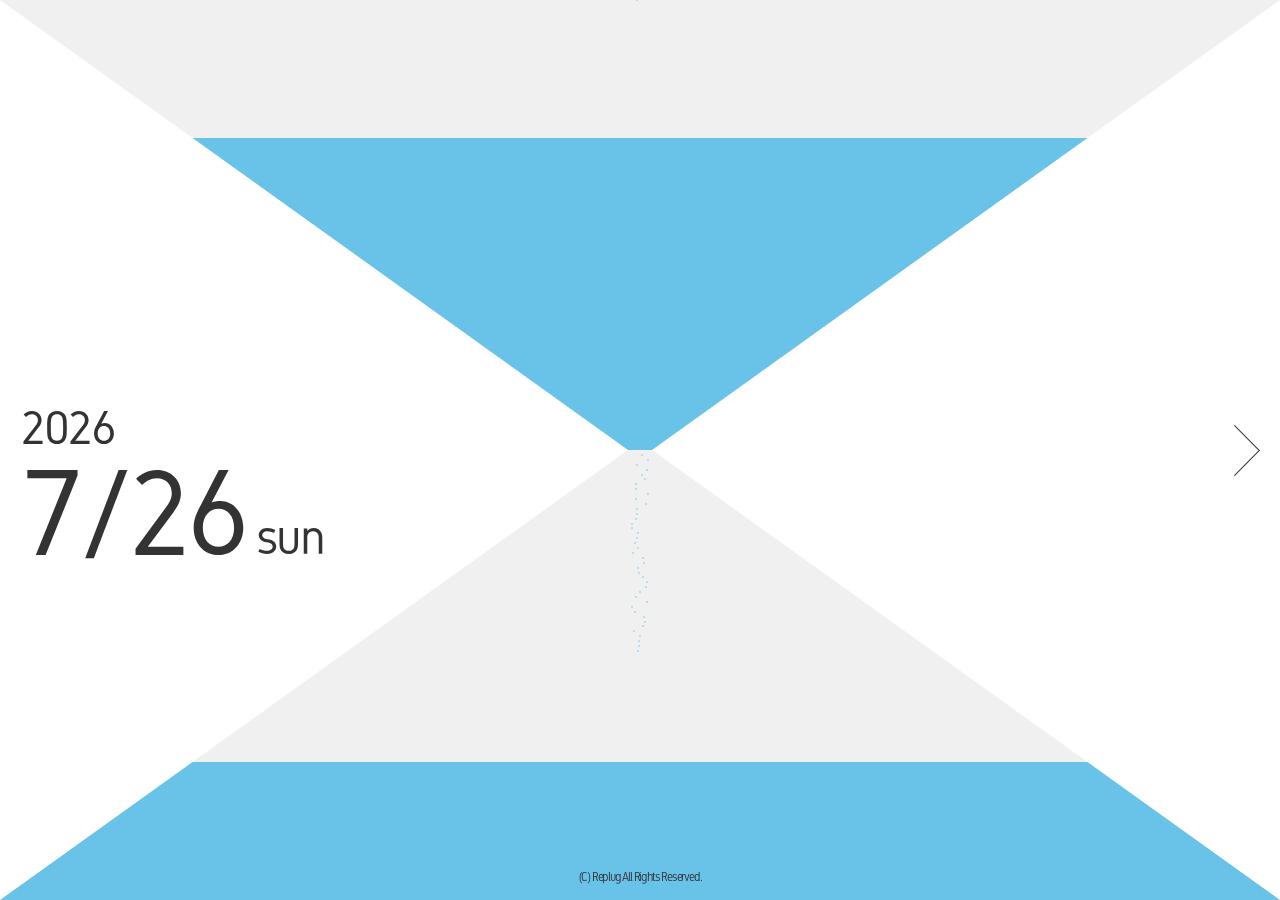
==== commit 74313c07: "ほぼ完成" ====
--- a/www/index.html
+++ b/www/index.html
@@ -2,7 +2,7 @@
 <html>
 <head>
 <meta charset="UTF-8">
-<meta name="viewport" content="width=device-width, user-scalable=no, initial-scale=1">
+<meta name="viewport" content="width=device-width, height=device-height, initial-scale=1, maximum-scale=1, user-scalable=no">
 <meta http-equiv="Content-Security-Policy" content="default-src * data:; style-src * 'unsafe-inline'; script-src * 'unsafe-inline' 'unsafe-eval'">
 <script src="components/loader.js"></script>
 <script src="lib/onsenui/js/onsenui.min.js"></script>
@@ -12,119 +12,48 @@
 <link rel="stylesheet" href="lib/onsenui/css/onsen-css-components.css">
 
 <script src="js/jquery-3.0.0.min.js"></script>
-<script src="js/processing.js"></script>
 <script src="js/processing.min.js"></script>
+<script src="js/lifemoments.js"></script>
 
-<title>テスト</title>
+<title>LifeMoments</title>
 <link rel="stylesheet" href="css/style.css">
-<link href="https://fonts.googleapis.com/css?family=Molengo" rel="stylesheet">
-<script>
-//head内記載分
-var myDate = new Date();
-
-// 00表示
-var dateZellFill = function ( number ) {
-    return ( "0" + number ).substr( -2 ) ;
-}
-
-var myWeekTbl = new Array("sun", "mon", "tue", "wed", "thu", "fri", "sat");
-var myMonthTbl = new Array(31,28,31,30,31,30,31,31,30,31,30,31);
-if (((myYear%4)==0 && (myYear%100)!=0) || (myYear%400)==0){
-    myMonthTbl[1] = 29;
-} 
-  
-var myYear = myDate.getFullYear();
-var myMonth = myDate.getMonth() + 1;
-var myToday = myDate.getDate();
-var myWeek = myDate.getDay();
-  
-myDate.setDate(1); 
-var myWeek = myDate.getDay();//12月は０＝日曜日
-var myTblLine = Math.ceil((myWeek+myMonthTbl[myMonth])/7);//行数
-var myTable = new Array(7*myTblLine);
-  
-for(i=0; i<7*myTblLine; i++){
-    myTable[i]=".";    //適当に値を入れる
-}
-for(i=0; i<myMonthTbl[myMonth]; i++){
-    myTable[myWeek+i] =i+1;    //適当な空欄に日にちを入れる
-}
-var mode=0;//モード
-</script>
+<link href="https://fonts.googleapis.com/css?family=Ropa+Sans" rel="stylesheet">
+    
 </head>
 
 <body>
-<script type="text/javascript">
-    	function getScreenSize() {
-				var screenMax = (window.parent.screen.width < window.parent.screen.height) ? window.parent.screen.height : window.parent.screen.width;
-				logiW = screenMax;
-				logiH = screenMax;
-			return [logiW, logiH, window.innerWidth, window.innerHeight];
-		}
-		function changeGenScale(w, h) {
-			$("#sketch").width(w);
-			$("#sketch").height(h);
-		}
-		window.addEventListener('resize', function(event) {
-			var w = window.innerWidth;
-			var h = window.innerHeight;
-			processingInstance = Processing.getInstanceById('sketch');
- 			processingInstance.updateScale(w, h);
-		});
+<canvas id="sketch" data-processing-sources="pde/lifemoments.pde pde/month.pde pde/timer.pde pde/today.pde" ></canvas>
+<div class = "today" >
+<p id = "year" >Year</p>
+<p id = "date" >date</p>
+<p id= "weekday">weekday</p>
+</div>
+
+<div class="month">
+<p id = "c_month" >month</p>
+<table id ="c_cal">
+</table>
+</div>
+
+<div id="timer">00:00</div>
+
+<nav>
+<img id="nav01" src="img/nav01.png" width="26px"/>
+<img id="nav02" src="img/nav02.png" width="26px" />
+</nav>
+
+<img id="close" src="img/close.png" width="36px"/>
+
+<footer>
+<a href="#" onclick="ref();">(C) Replug All Rights Reserved.</a></footer>
+</footer>
+
+<script>
+//全部読み込まれてから実行
+    loop();
+
+        
 </script>
-<canvas id="sketch" data-processing-sources="pde/pde.pde"></canvas>
-<script>
-    //日めくりモード
-    document.write("<div class = \"today\" ><p class = \"year\" >" + myYear+ "</p><p class = \"date\" >" +dateZellFill(myMonth)+ "/" +myToday +"<span class=\"weekday\">" +myWeekTbl[myWeek-1]+"</span></p></div>");
-    //カレンダー
-    document.write("<div class=\"month\"><p class = \"date\">"+dateZellFill(myMonth)+"</p><table>") ;
-    for(j=0; j<7; j++){
-    document.write("<th>"+myWeekTbl[j]+"</th>");
-    }
-    
-    for(i=0; i<myTblLine; i++){
-        document.write("<tr>");
-        for(j=0; j<7; j++){
-        myDat = myTable[j+(i*7)];//ポイント→日にちの計算方法
-        if(myDat==myToday){//今日       
-            document.write("<td class=\"mo_t\">");         
-            }else{  
-            document.write("<td>");
-            }
-            document.write(myDat);
-            document.write("</td>");
-        }
-        document.write("</tr>");
-    }
-    document.write("</table></div>");
-    
-    $(function(){
-    $('#nav01').bind('click touchend',function() {
-        $(".today").fadeIn("slow");
-        $(".month").fadeOut("slow");
-        $(this).fadeOut(slow);
-        $('#nav02').fadeIn(slow);
-        mode=0;
-    });
-    $('#nav02').bind('click touchend',function() {
-        $(".today").fadeOut("slow");
-        $(".month").fadeIn("slow");
-        $(this).fadeOut(slow);
-        $('#nav01').fadeIn(slow);
-        mode=1;
-    });
-    $('#nav03').on('click touchend',function() {
-        $(".today").fadeOut("slow");
-        $(".month").fadeOut("slow");
-        mode=2;
-    });
-    });
-
-    
-</script>
-<nav><ul>
-<li id="nav01">D</li>
-<li id="nav02">M</li>
-</ul></nav>
 </body>
 </html>
+
--- a/www/css/style.css
+++ b/www/css/style.css
@@ -1,20 +1,48 @@
 @charset "UTF-8";
 /* CSS Document */
-body{ position: relative; width: 100%; height: 100%;}
+
+@font-face {
+    font-family: 'Gidole';
+    src: url("../font/Gidole.woff") format('woff'),
+         url('../font/Gidole.ttf') format('truetype');
+}
+
+body{ position: relative; width: 100%; height: 100%; color: #333333;
+    ont-feature-settings : "palt";}
 body,p{
-	font-family: 'Molengo', sans-serif;
+	font-family: 'Gidole', sans-serif;
     margin: 0px;
     font-size: 14px;
+    letter-spacing:-0.05em;
 	}
     
+li { list-style: none;}
+    
+a{ color:#333333; text-decoration: none;}
+
 nav{display: block;
     position: absolute;
-    bottom:10px;
-    right:40px;
+    top: 0;
+    left: 0;
+    right: 0;
+    bottom: 0;
+    margin: auto;  
     font-size:2em;
     text-indent: 1em;
+    width: 100%;
+    height: 50px;
     }
-nav li{display: inline-block;}
+
+#nav01{float: left; text-align: left; margin-left: 20px; display: none;}
+
+#nav02{float: right; text-align: right; margin-right: 20px;}
+
+#close{
+        display: none;
+        position: absolute;
+        margin: auto; 
+        left:20px;
+        top:20px;}
 
 .today{
     display: block;
@@ -35,42 +63,61 @@
     left: 0;
     right: 0;
     bottom: 0;
-    margin: auto auto auto 20px;
-    width: 50%;
+    margin: auto 20px auto auto;
+    width: 52%;
     height:40%;
+    font-size: 1.6em;    
 }
+
+.month p{font-size: 1.6em;}
+
+.month table{
+    text-align: center;
+    width: 100%;
+}
+
+.month table th{ font-size: 0.5em;}
 
 .month .mo_t{
     color: #D0111B;
 }
 
-table{
-    font-size: 1.6em;
-    width:100%;
-    text-align: center;
-}
-table th{ font-size: 0.5em;}
 
-@media screen and (min-width: 768px) {
-table{font-size: 2.5em;}
+
+#year{
+	font-size:2em;
+    margin-bottom: -10px;
+	}
+#date{
+    font-size:5em;
+    display: inline;
+	}
+#weekday{
+    margin-left:5px;
+    font-size:2em;
+    display: inline;
 }
 
-.year{
-	font-size:2em;
-    margin-bottom: -16px;
-	}
-.date{
-    font-size:4em;
-	}
-.weekday{
-    margin-left:10px;
-    font-size:0.5em;
+#timer{
+    display: none;
+    position: absolute;
+    top: 0;
+    left: 0;
+    right: 0;
+    bottom: 0;
+    margin: auto 20px auto auto;
+    width: 50%;
+    height:100px;
+    font-size:5em;
+    transform:rotate(180deg);
 }
 
 #sketch{
+    display: block;
     position: absolute;
     top: 0;
     left: 0;
+    background: #786364;
 }
 
 footer{
@@ -79,4 +126,10 @@
     width: 100%;
 	text-align:center;
 	font-size:12px;
-	}+	}
+    
+@media screen and (min-width: 768px) {
+body,p{font-size: 24px;}
+
+
+}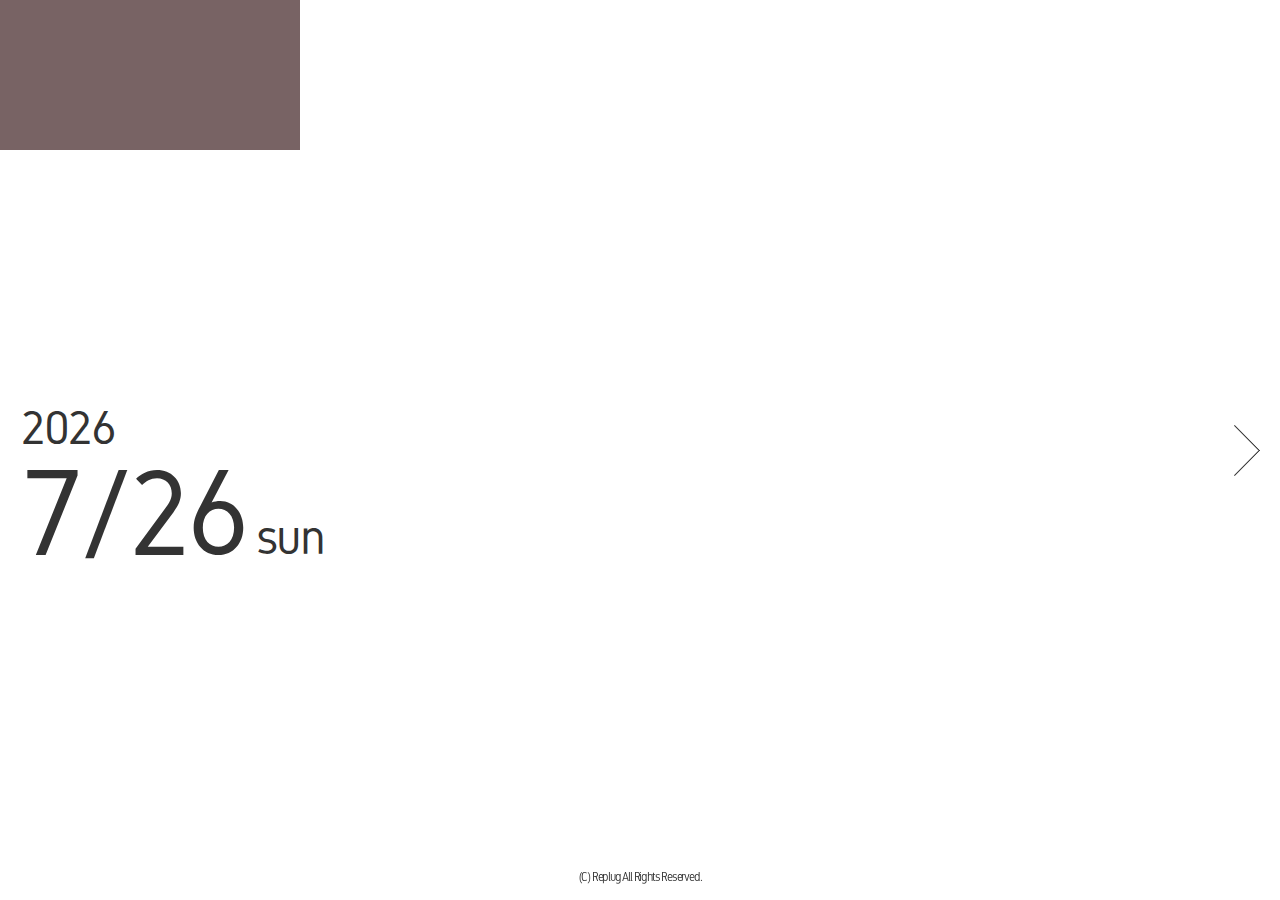
==== commit bca045c5: "replug戻しを反映" ====
--- a/www/index.html
+++ b/www/index.html
@@ -28,11 +28,17 @@
 <p id = "date" >date</p>
 <p id= "weekday">weekday</p>
 </div>
+<p id= "time">time</p>
 
 <div class="month">
 <p id = "c_month" >month</p>
 <table id ="c_cal">
 </table>
+</div>
+
+<div id="remaining">
+<p id= "minutes">pastMinutes</p>
+<span>minutes left.</span>
 </div>
 
 <div id="timer">00:00</div>
--- a/www/css/style.css
+++ b/www/css/style.css
@@ -52,7 +52,7 @@
     right: 0;
     bottom: 0;
     margin: auto auto auto 20px;
-    width: 50%;
+    width: 60%;
     height:100px;
 }
 
@@ -82,8 +82,6 @@
     color: #D0111B;
 }
 
-
-
 #year{
 	font-size:2em;
     margin-bottom: -10px;
@@ -96,6 +94,38 @@
     margin-left:5px;
     font-size:2em;
     display: inline;
+}
+
+#time{
+    font-size:5em;
+    display: none;
+    position: absolute;
+    top: 0;
+    left: 0;
+    right: 0;
+    bottom: 0;
+    margin: auto auto auto 20px;
+    width: 60%;
+    height:1em;
+}
+
+#remaining{
+    display: none;
+    position: absolute;
+    top: 0;
+    left: 0;
+    right: 0;
+    bottom: 0;
+    text-align: right;
+    margin: auto 20px auto auto;
+    width: 100%;
+    height:3em;
+}
+#remaining #minutes{
+    font-size:3em;   
+}
+#remaining span{
+    color: #888888;
 }
 
 #timer{
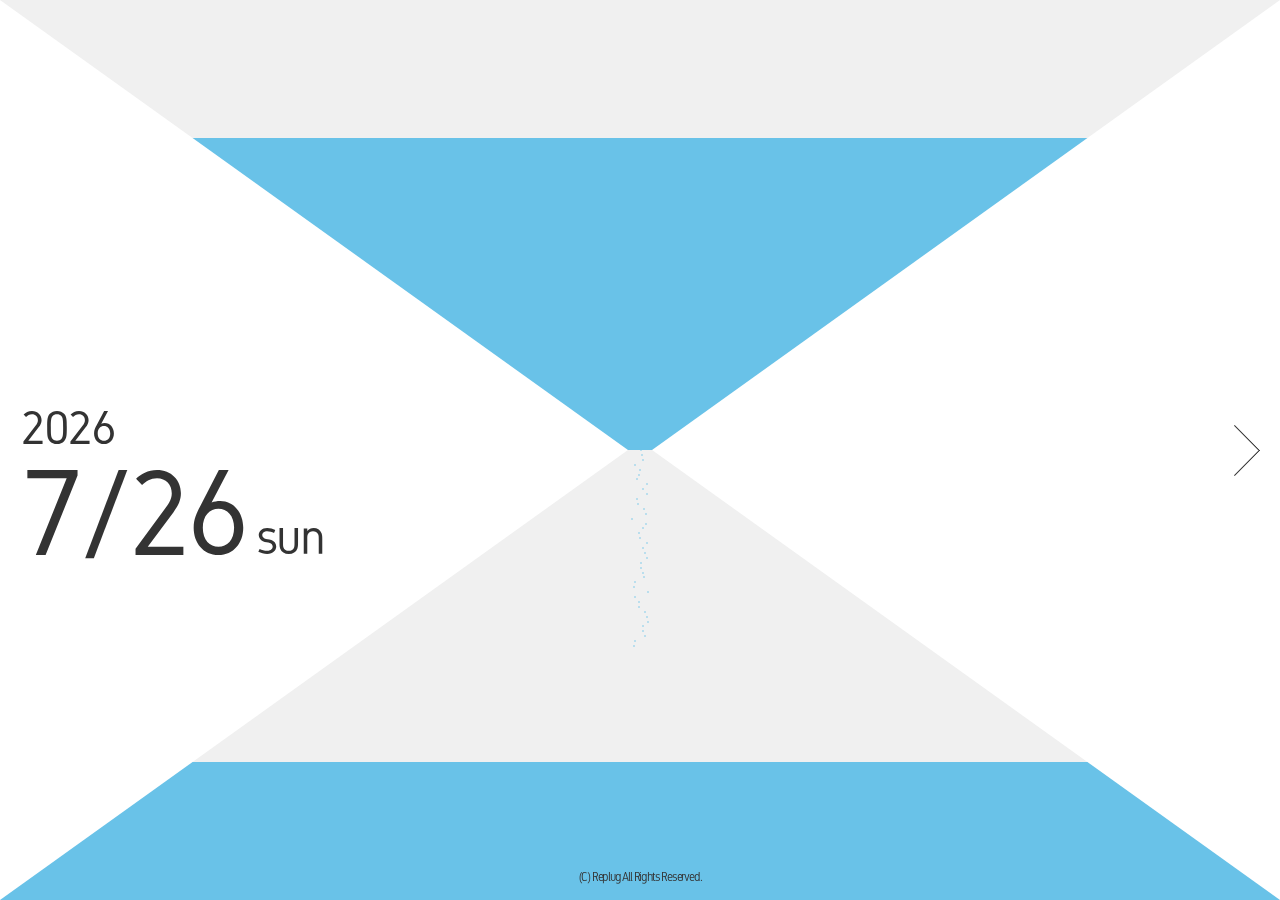
==== commit bc4be0f1: "時間測定をframeRateでやってみたけど失敗" ====
--- a/www/index.html
+++ b/www/index.html
@@ -29,6 +29,7 @@
 <p id= "weekday">weekday</p>
 </div>
 <p id= "time">time</p>
+
 
 <div class="month">
 <p id = "c_month" >month</p>
--- a/www/css/style.css
+++ b/www/css/style.css
@@ -147,7 +147,15 @@
     position: absolute;
     top: 0;
     left: 0;
-    background: #786364;
+}
+
+.tapArea{
+    position: absolute;
+    top: 0;
+    left: 0;
+    width: 100%;
+    height: 100%;
+    background: #888888;
 }
 
 footer{
